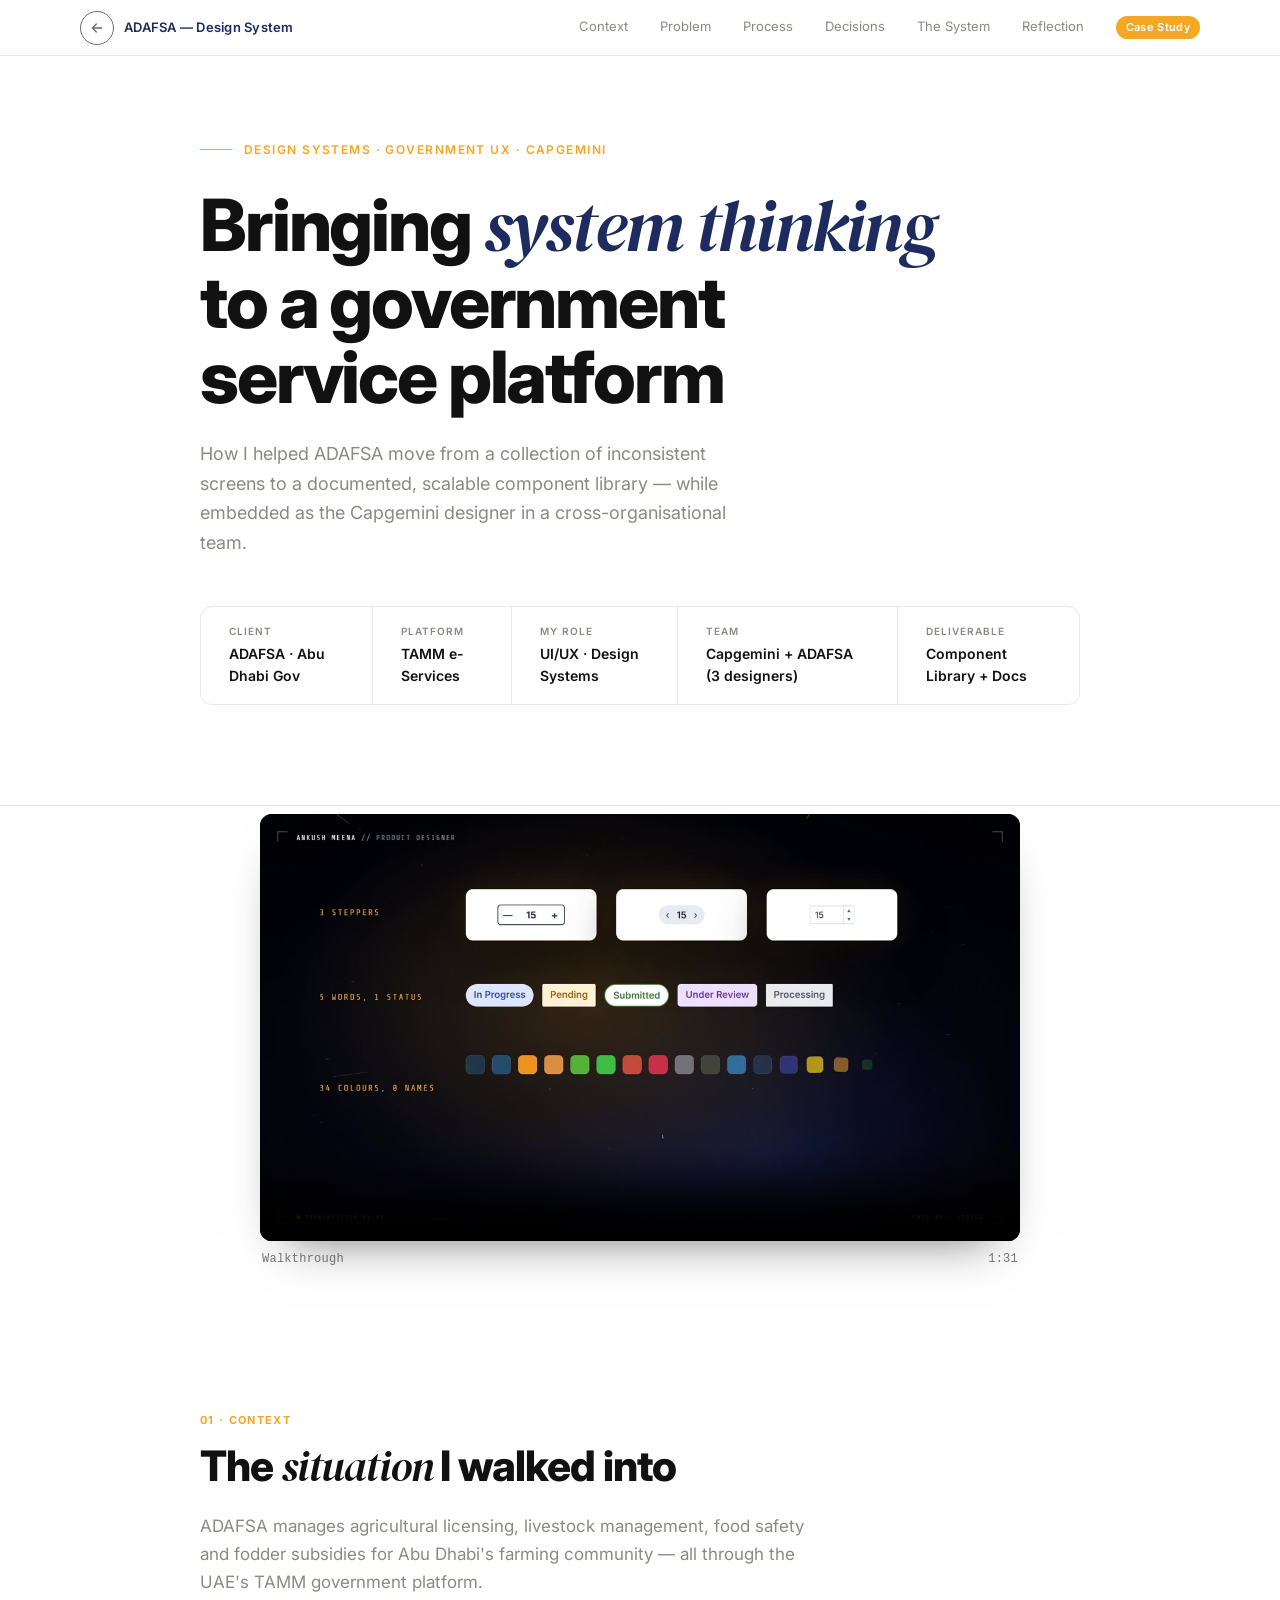
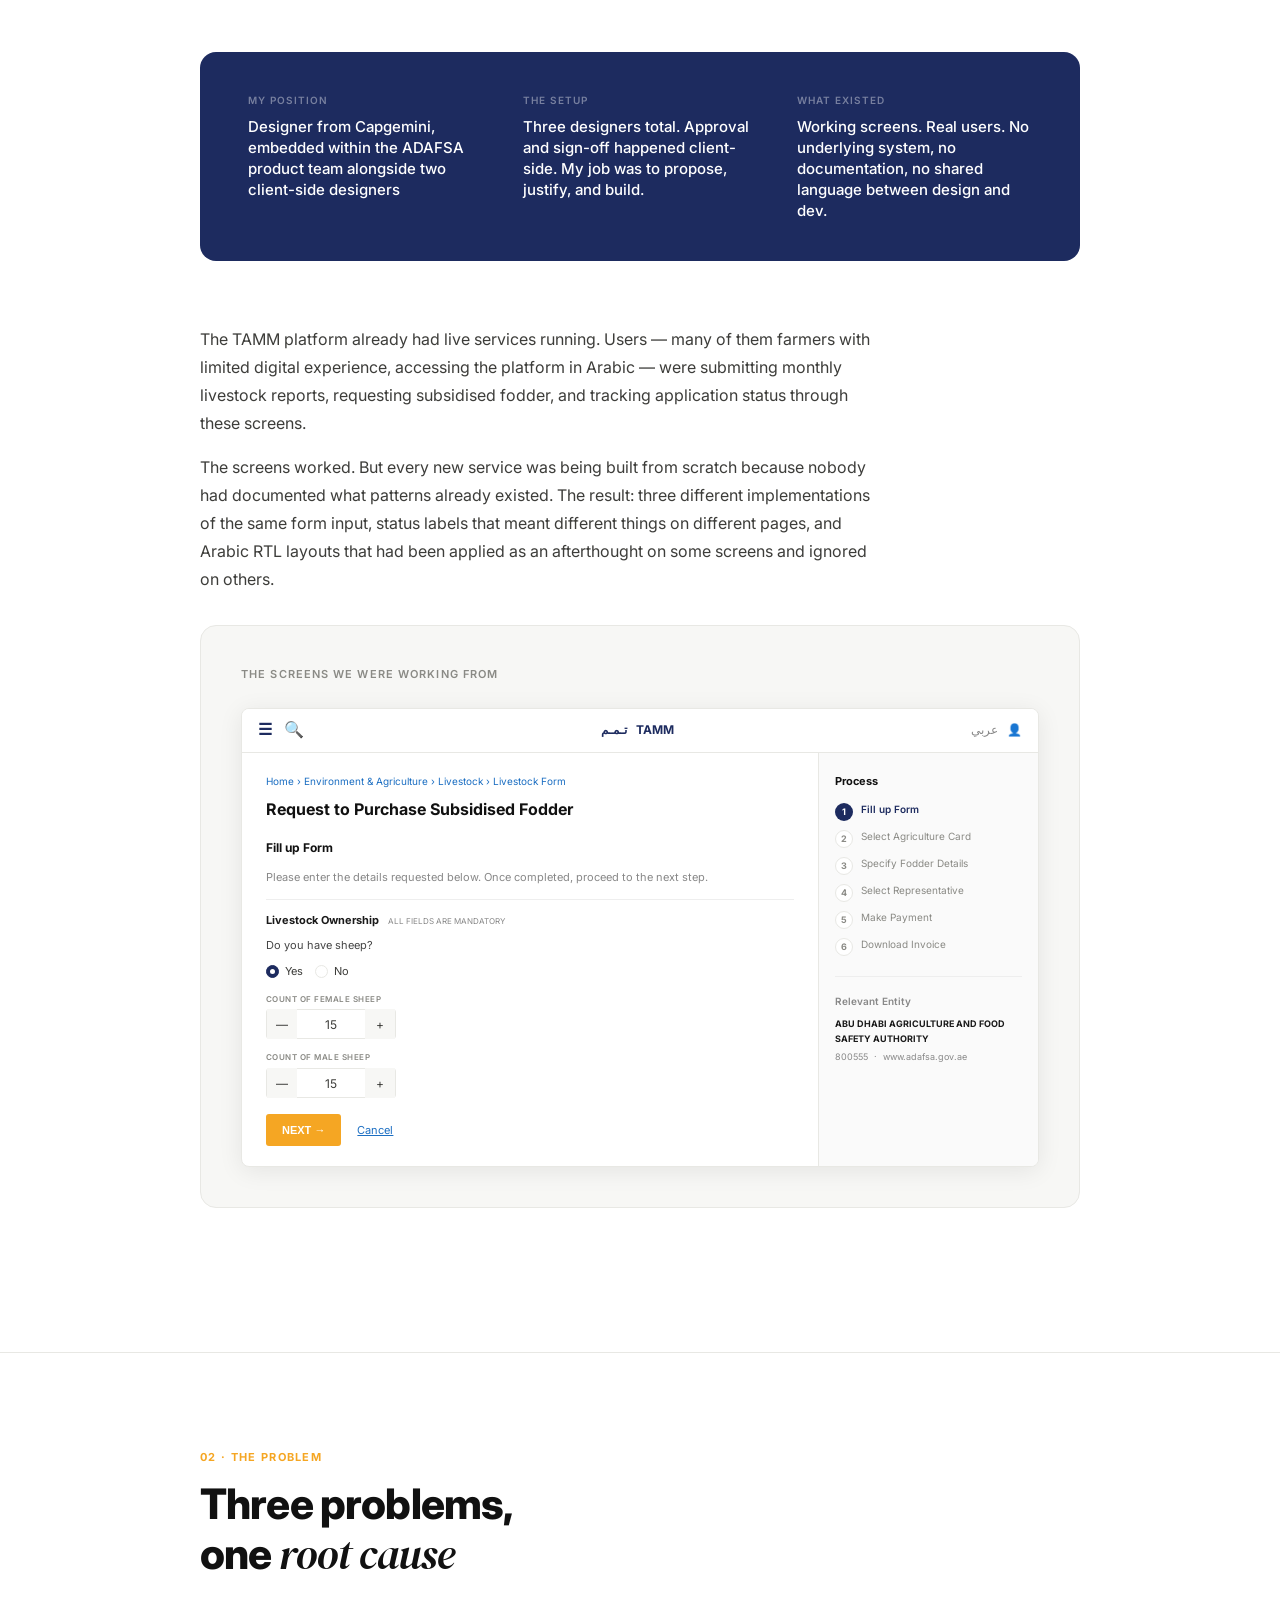
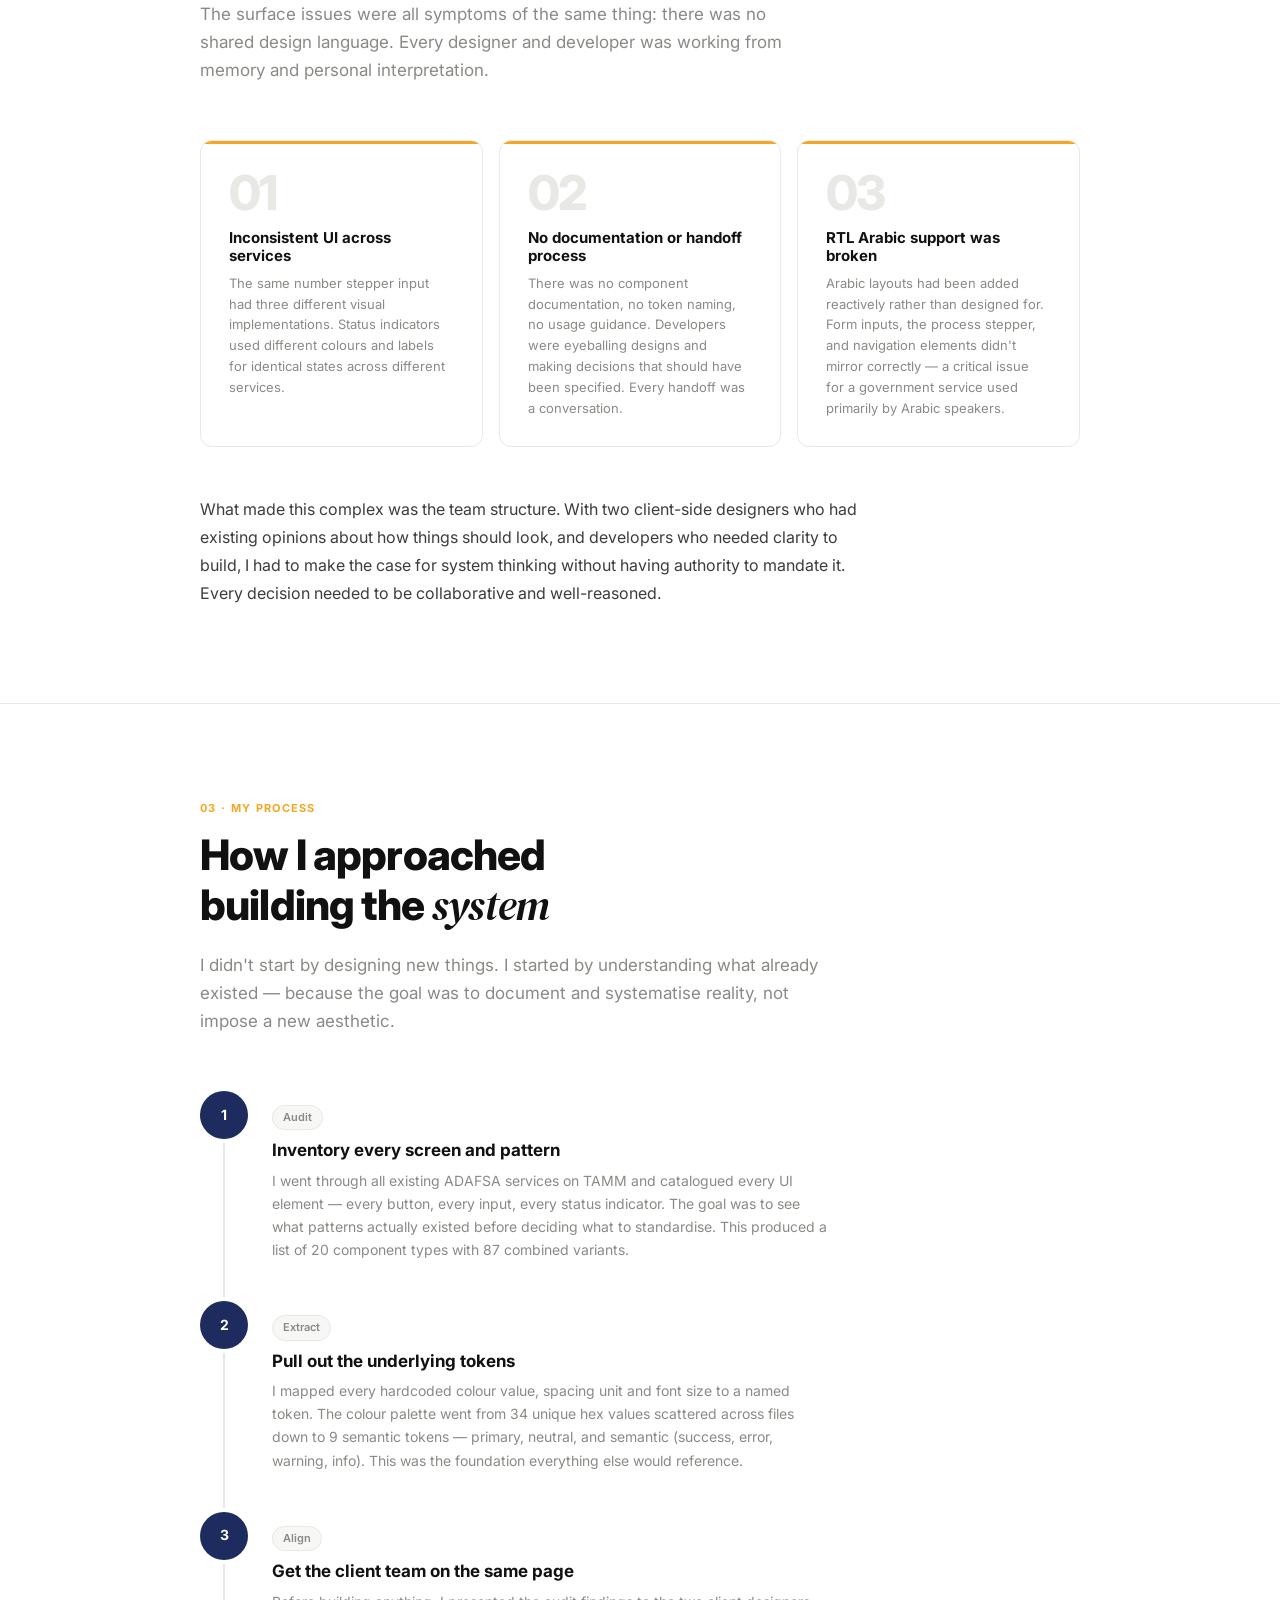
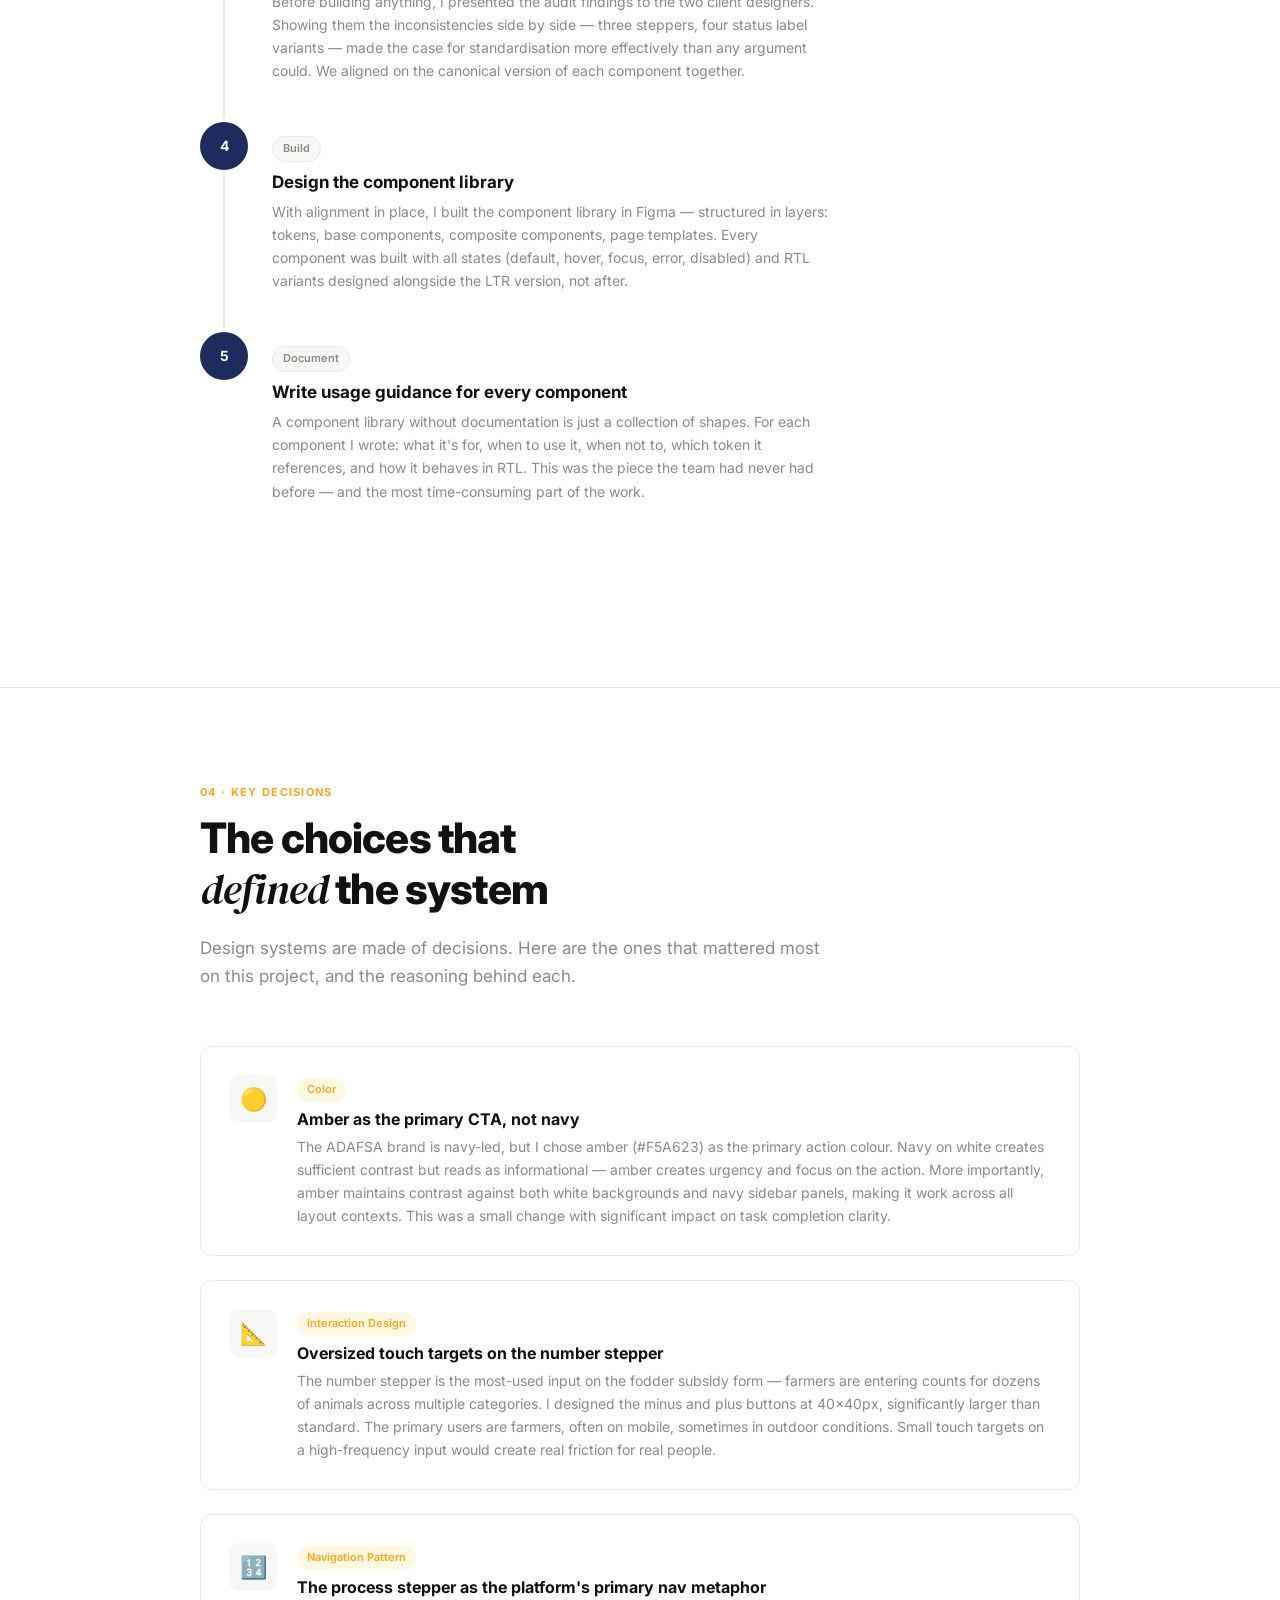
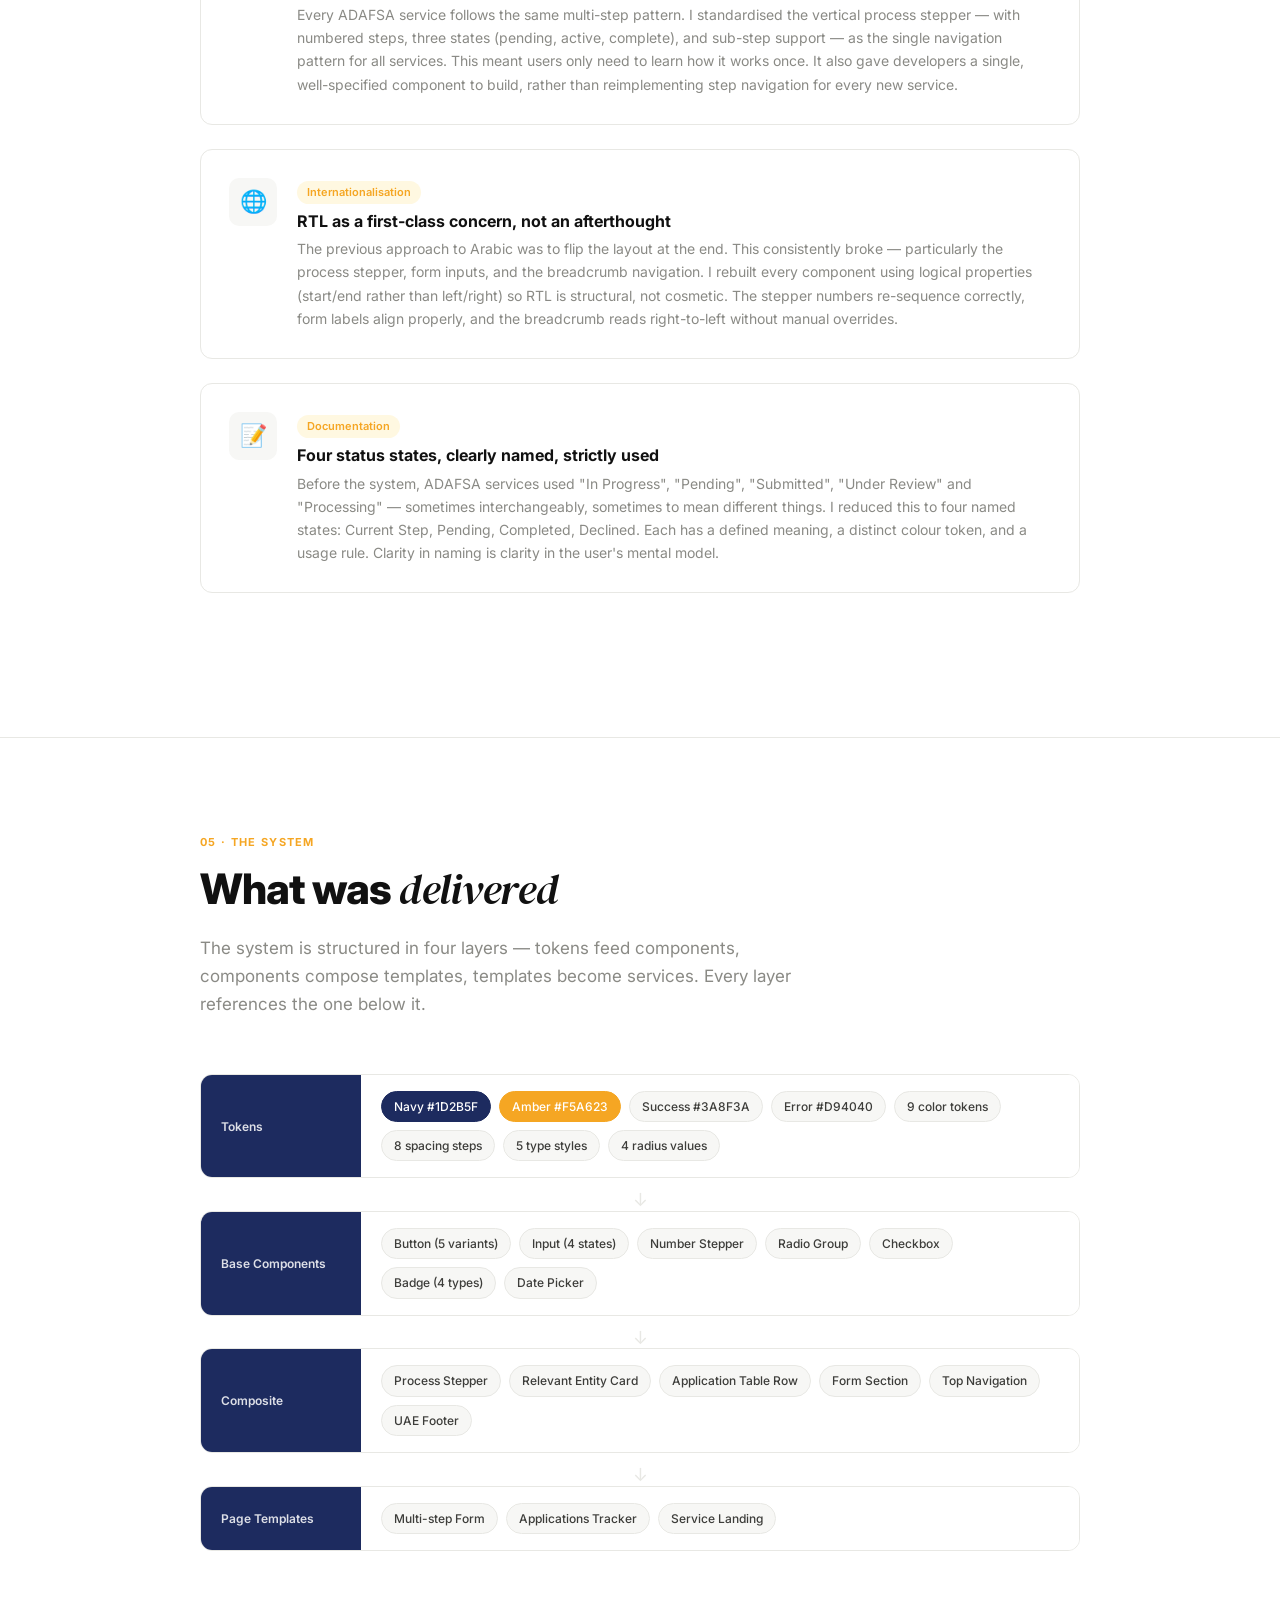
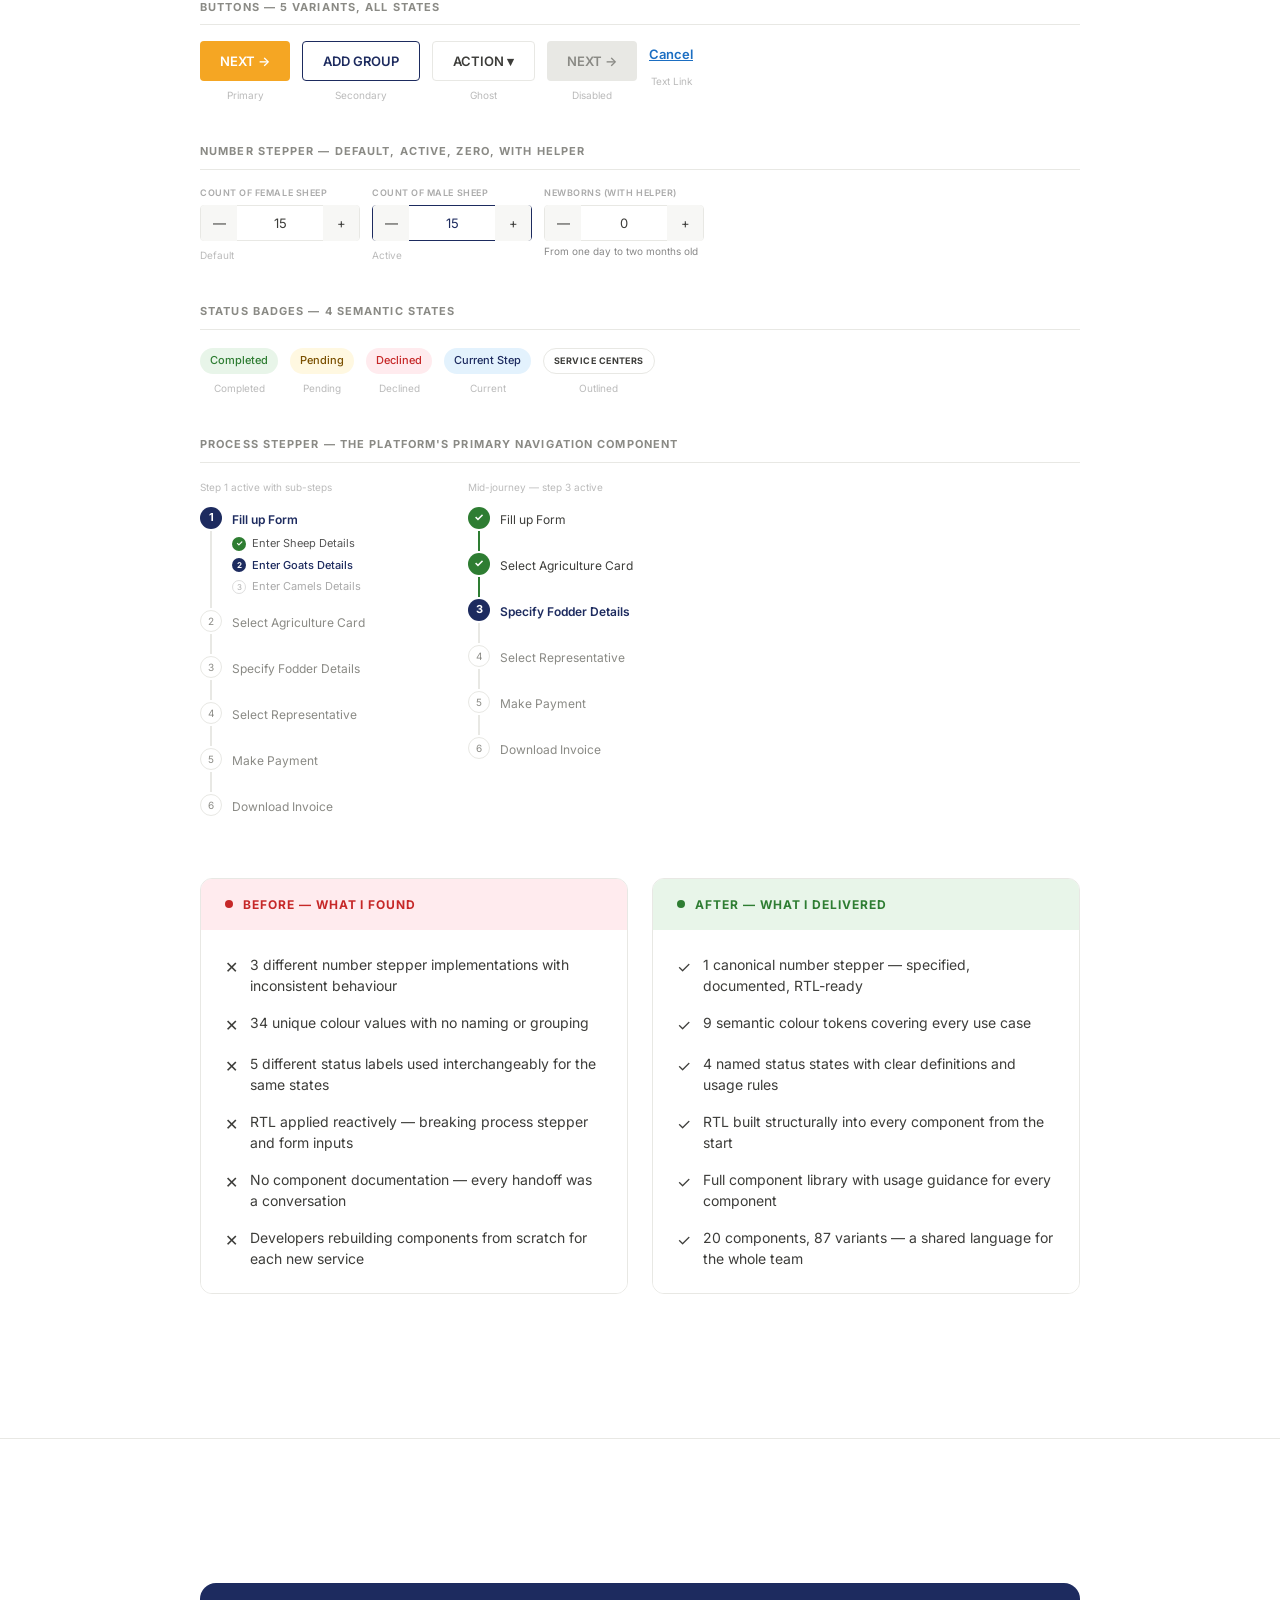
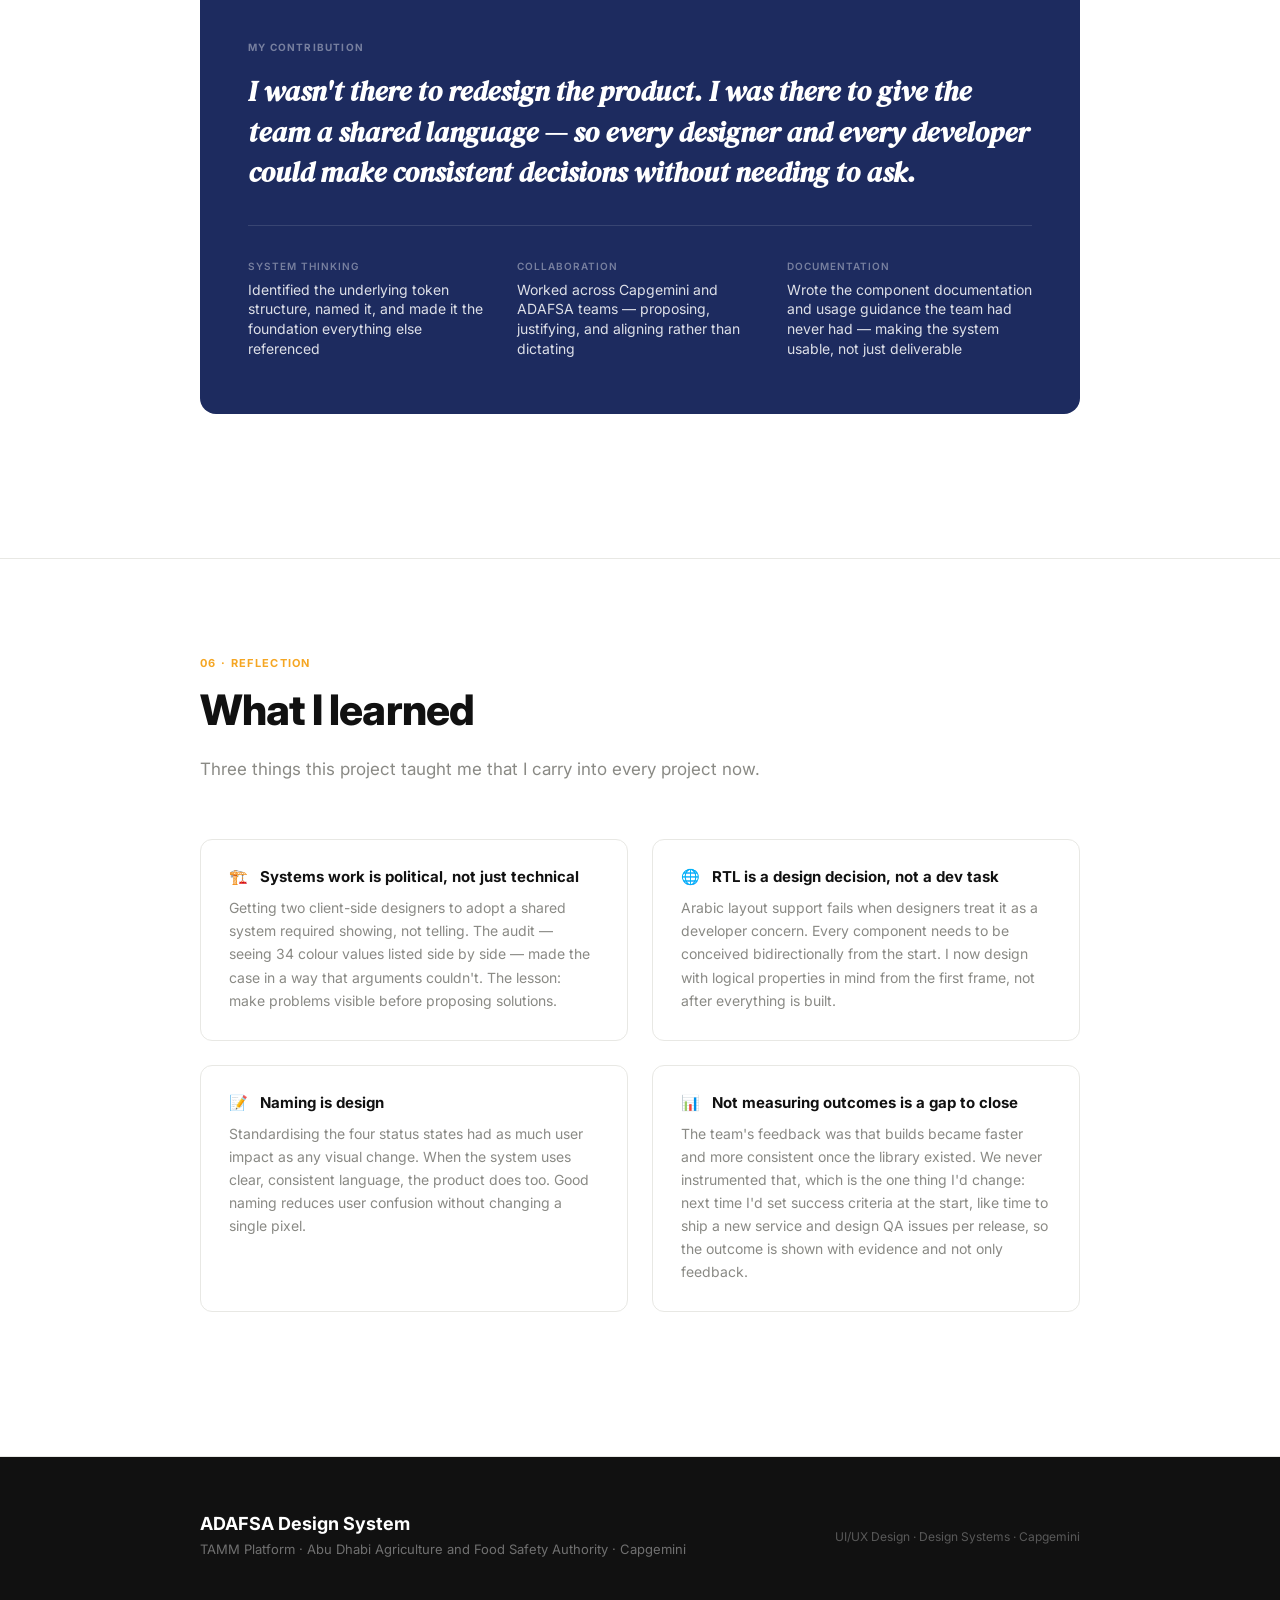
==== cases/adafsa.html @ ce21bb68 "Launch tracklist portfolio Homepage, four case studies with walkthrough videos, web résumé and PDF. " ====
<!DOCTYPE html>
<html lang="en">
<head>
<meta charset="UTF-8">
<meta name="viewport" content="width=device-width, initial-scale=1.0">
<title>ADAFSA Design System — Case Study</title>
<link rel="preconnect" href="https://fonts.googleapis.com">
<link href="https://fonts.googleapis.com/css2?family=Inter:wght@300;400;500;600;700;800&family=DM+Serif+Display:ital@0;1&display=swap" rel="stylesheet">
<style>
*, *::before, *::after { box-sizing: border-box; margin: 0; padding: 0; }

:root {
  --navy: #1D2B5F;
  --navy-mid: #2D3A7A;
  --amber: #F5A623;
  --white: #FFFFFF;
  --surface: #F7F7F5;
  --border: #E8E8E4;
  --heading: #111111;
  --body: #3D3D3A;
  --muted: #8A8A85;
  --link: #1B6EC2;
  --success: #2E7D32;
  --success-lt: #E8F5E9;
  --error: #C62828;
  --error-lt: #FFEBEE;
  --warning-lt: #FFF8E1;
  --info-lt: #E3F2FD;
}

html { scroll-behavior: smooth; }
body { font-family: 'Inter', sans-serif; background: var(--white); color: var(--body); line-height: 1.6; }

/* ── TYPOGRAPHY ── */
.serif { font-family: 'DM Serif Display', serif; }
h1, h2, h3, h4 { color: var(--heading); line-height: 1.2; }

/* ── LAYOUT ── */
.container { max-width: 960px; margin: 0 auto; padding: 0 40px; }
.container-wide { max-width: 1200px; margin: 0 auto; padding: 0 40px; }

/* ── NAV ── */
.nav {
  position: fixed; top: 0; left: 0; right: 0; z-index: 100;
  background: rgba(255,255,255,0.97);
  border-bottom: 1px solid var(--border);
  height: 56px; display: flex; align-items: center;
}
.nav-inner { display: flex; justify-content: space-between; align-items: center; width: 100%; }
.nav-brand { font-size: 13px; font-weight: 600; color: var(--navy); letter-spacing: 0.02em; }
.nav-links { display: flex; gap: 32px; }
.nav-links a { font-size: 13px; color: var(--muted); text-decoration: none; transition: color 0.15s; }
.nav-links a:hover { color: var(--heading); }
.nav-tag { font-size: 11px; font-weight: 600; background: var(--amber); color: white; padding: 3px 10px; border-radius: 20px; letter-spacing: 0.03em; }

/* ── HERO ── */
.hero {
  padding: 140px 0 100px;
  background: var(--white);
  border-bottom: 1px solid var(--border);
}
.hero-eyebrow {
  display: flex; align-items: center; gap: 12px; margin-bottom: 28px;
}
.hero-eyebrow-line { width: 32px; height: 1px; background: var(--amber); }
.hero-eyebrow-text { font-size: 12px; font-weight: 600; color: var(--amber); text-transform: uppercase; letter-spacing: 0.12em; }
.hero h1 {
  font-size: clamp(40px, 6vw, 72px);
  font-weight: 800;
  line-height: 1.05;
  letter-spacing: -0.03em;
  margin-bottom: 24px;
  color: var(--heading);
}
.hero h1 em { font-style: italic; font-family: 'DM Serif Display', serif; font-weight: 400; color: var(--navy); }
.hero-sub {
  font-size: 18px; color: var(--muted); max-width: 560px; line-height: 1.65;
  margin-bottom: 48px; font-weight: 400;
}
.hero-meta {
  display: flex; gap: 0; border: 1px solid var(--border); border-radius: 12px;
  overflow: hidden; width: fit-content;
}
.hero-meta-item { padding: 16px 28px; border-right: 1px solid var(--border); }
.hero-meta-item:last-child { border-right: none; }
.hero-meta-label { font-size: 10px; font-weight: 600; color: var(--muted); text-transform: uppercase; letter-spacing: 0.1em; margin-bottom: 4px; }
.hero-meta-value { font-size: 14px; font-weight: 600; color: var(--heading); }

/* ── SECTIONS ── */
.section { padding: 96px 0; border-bottom: 1px solid var(--border); }
.section:last-child { border-bottom: none; }
.section-num { font-size: 11px; font-weight: 700; color: var(--amber); text-transform: uppercase; letter-spacing: 0.12em; margin-bottom: 12px; }
.section h2 { font-size: clamp(28px, 4vw, 42px); font-weight: 800; letter-spacing: -0.02em; margin-bottom: 20px; }
.section h2 em { font-style: italic; font-family: 'DM Serif Display', serif; font-weight: 400; }
.section-intro { font-size: 17px; color: var(--muted); max-width: 620px; line-height: 1.65; margin-bottom: 56px; }

/* ── ROLE CARD ── */
.role-banner {
  background: var(--navy);
  border-radius: 16px;
  padding: 40px 48px;
  display: grid;
  grid-template-columns: 1fr 1fr 1fr;
  gap: 40px;
  margin-bottom: 64px;
}
.role-item {}
.role-label { font-size: 10px; font-weight: 600; color: rgba(255,255,255,0.4); text-transform: uppercase; letter-spacing: 0.1em; margin-bottom: 8px; }
.role-value { font-size: 15px; font-weight: 500; color: white; line-height: 1.4; }

/* ── PROBLEM CARDS ── */
.problem-grid { display: grid; grid-template-columns: repeat(3, 1fr); gap: 16px; margin-bottom: 48px; }
.problem-card {
  padding: 28px;
  border: 1px solid var(--border);
  border-radius: 12px;
  background: var(--white);
  position: relative;
  overflow: hidden;
}
.problem-card::before {
  content: '';
  position: absolute; top: 0; left: 0; right: 0; height: 3px;
  background: var(--amber);
}
.problem-card-num { font-size: 48px; font-weight: 800; color: var(--border); line-height: 1; margin-bottom: 12px; letter-spacing: -0.04em; }
.problem-card h4 { font-size: 15px; font-weight: 700; color: var(--heading); margin-bottom: 8px; }
.problem-card p { font-size: 13px; color: var(--muted); line-height: 1.6; }

/* ── PROCESS TIMELINE ── */
.process-timeline { display: flex; flex-direction: column; gap: 0; margin: 48px 0; }
.process-step { display: grid; grid-template-columns: 48px 1fr; gap: 24px; }
.process-step-left { display: flex; flex-direction: column; align-items: center; }
.process-step-dot {
  width: 48px; height: 48px; border-radius: 50%;
  background: var(--navy); color: white;
  display: flex; align-items: center; justify-content: center;
  font-size: 14px; font-weight: 700; flex-shrink: 0;
}
.process-step-line { width: 2px; flex: 1; background: var(--border); margin: 4px 0; min-height: 32px; }
.process-step:last-child .process-step-line { display: none; }
.process-step-content { padding: 12px 0 40px; }
.process-step-content h4 { font-size: 17px; font-weight: 700; color: var(--heading); margin-bottom: 8px; }
.process-step-content p { font-size: 14px; color: var(--muted); line-height: 1.65; max-width: 560px; }
.process-step-tag { display: inline-block; font-size: 11px; font-weight: 600; background: var(--surface); border: 1px solid var(--border); color: var(--muted); padding: 3px 10px; border-radius: 20px; margin-bottom: 10px; }

/* ── SCREEN SHOWCASE ── */
.screen-showcase {
  background: var(--surface);
  border-radius: 16px;
  padding: 40px;
  margin: 48px 0;
  border: 1px solid var(--border);
}
.screen-showcase-label { font-size: 11px; font-weight: 600; color: var(--muted); text-transform: uppercase; letter-spacing: 0.1em; margin-bottom: 24px; }

/* MINI TAMM SCREEN */
.mini-screen {
  background: white;
  border-radius: 8px;
  border: 1px solid var(--border);
  overflow: hidden;
  box-shadow: 0 4px 24px rgba(0,0,0,0.08);
}
.mini-nav {
  height: 44px; background: white; border-bottom: 1px solid var(--border);
  display: flex; align-items: center; justify-content: space-between; padding: 0 16px;
  font-size: 12px; font-weight: 700; color: var(--navy);
}
.mini-body { display: grid; grid-template-columns: 1fr 220px; gap: 0; }
.mini-main { padding: 20px 24px; }
.mini-sidebar { padding: 20px 16px; border-left: 1px solid var(--border); background: #FAFAFA; }
.mini-breadcrumb { font-size: 10px; color: var(--link); margin-bottom: 8px; }
.mini-title { font-size: 16px; font-weight: 700; color: var(--heading); margin-bottom: 16px; }
.mini-section-title { font-size: 12px; font-weight: 700; color: var(--heading); margin-bottom: 12px; }
.mini-label { font-size: 8px; font-weight: 600; color: var(--muted); text-transform: uppercase; letter-spacing: 0.06em; margin-bottom: 4px; }
.mini-stepper {
  display: flex; align-items: center; height: 30px; border: 1px solid var(--border);
  border-radius: 3px; background: white; width: 130px; margin-bottom: 12px;
}
.mini-stepper-btn { width: 30px; height: 30px; background: var(--surface); display: flex; align-items: center; justify-content: center; font-size: 12px; color: var(--body); flex-shrink: 0; }
.mini-stepper-val { flex: 1; text-align: center; font-size: 12px; }
.mini-radio-row { display: flex; gap: 12px; margin-bottom: 12px; }
.mini-radio { display: flex; align-items: center; gap: 6px; font-size: 11px; color: var(--body); }
.mini-radio-dot { width: 13px; height: 13px; border-radius: 50%; border: 1.5px solid var(--border); display: flex; align-items: center; justify-content: center; }
.mini-radio-dot.sel { background: var(--navy); border-color: var(--navy); }
.mini-radio-inner { width: 5px; height: 5px; background: white; border-radius: 50%; }
.mini-btn { display: inline-flex; align-items: center; height: 32px; padding: 0 16px; border-radius: 3px; background: var(--amber); color: white; font-size: 11px; font-weight: 600; border: none; }
.mini-cancel { font-size: 11px; color: var(--link); text-decoration: underline; margin-left: 12px; }

/* Process stepper mini */
.mini-ps-title { font-size: 11px; font-weight: 700; color: var(--heading); margin-bottom: 12px; }
.mini-ps-step { display: flex; gap: 8px; margin-bottom: 8px; align-items: flex-start; }
.mini-ps-circle { width: 18px; height: 18px; border-radius: 50%; display: flex; align-items: center; justify-content: center; font-size: 9px; font-weight: 700; flex-shrink: 0; margin-top: 1px; }
.mini-ps-circle.active { background: var(--navy); color: white; }
.mini-ps-circle.done { background: var(--success); color: white; }
.mini-ps-circle.pend { background: white; border: 1.5px solid var(--border); color: var(--muted); }
.mini-ps-label { font-size: 10px; line-height: 1.4; }
.mini-ps-label.active { color: var(--navy); font-weight: 600; }
.mini-ps-label.pend { color: var(--muted); }

/* ── DECISION CARDS ── */
.decision-list { display: flex; flex-direction: column; gap: 24px; margin: 48px 0; }
.decision-card {
  display: grid; grid-template-columns: 48px 1fr;
  gap: 20px; padding: 28px; border: 1px solid var(--border);
  border-radius: 12px; background: var(--white);
  transition: border-color 0.2s;
}
.decision-card:hover { border-color: var(--navy); }
.decision-icon {
  width: 48px; height: 48px; background: var(--surface);
  border-radius: 10px; display: flex; align-items: center; justify-content: center;
  font-size: 22px; flex-shrink: 0;
}
.decision-content h4 { font-size: 16px; font-weight: 700; color: var(--heading); margin-bottom: 6px; }
.decision-content p { font-size: 14px; color: var(--muted); line-height: 1.65; }
.decision-tag { display: inline-block; font-size: 11px; font-weight: 600; color: var(--amber); background: var(--warning-lt); padding: 3px 10px; border-radius: 20px; margin-bottom: 8px; }

/* ── BEFORE / AFTER ── */
.ba-grid { display: grid; grid-template-columns: 1fr 1fr; gap: 24px; margin: 48px 0; }
.ba-card { border-radius: 12px; overflow: hidden; border: 1px solid var(--border); }
.ba-header { padding: 16px 24px; display: flex; align-items: center; gap: 10px; }
.ba-header.before { background: var(--error-lt); }
.ba-header.after  { background: var(--success-lt); }
.ba-header-dot { width: 8px; height: 8px; border-radius: 50%; }
.ba-header.before .ba-header-dot { background: var(--error); }
.ba-header.after  .ba-header-dot { background: var(--success); }
.ba-header-title { font-size: 12px; font-weight: 700; text-transform: uppercase; letter-spacing: 0.08em; }
.ba-header.before .ba-header-title { color: var(--error); }
.ba-header.after  .ba-header-title { color: var(--success); }
.ba-body { padding: 24px; background: white; }
.ba-item { display: flex; gap: 12px; align-items: flex-start; margin-bottom: 16px; font-size: 14px; color: var(--body); line-height: 1.5; }
.ba-item:last-child { margin-bottom: 0; }
.ba-item-icon { font-size: 16px; flex-shrink: 0; margin-top: 1px; }

/* ── SYSTEM VISUAL ── */
.system-visual { margin: 48px 0; }
.system-layer {
  display: flex; align-items: stretch; gap: 0;
  border: 1px solid var(--border); border-radius: 12px;
  overflow: hidden; margin-bottom: 12px;
}
.system-layer-label {
  width: 160px; flex-shrink: 0; background: var(--navy);
  padding: 20px 20px; display: flex; align-items: center;
}
.system-layer-label span { font-size: 12px; font-weight: 600; color: rgba(255,255,255,0.85); writing-mode: horizontal-tb; }
.system-layer-items { flex: 1; padding: 16px 20px; background: white; display: flex; flex-wrap: wrap; gap: 8px; align-items: center; }
.system-chip { font-size: 12px; font-weight: 500; padding: 5px 12px; border-radius: 20px; border: 1px solid var(--border); color: var(--body); background: var(--surface); }
.system-chip.highlight { background: var(--navy); color: white; border-color: var(--navy); }
.system-chip.amber { background: var(--amber); color: white; border-color: var(--amber); }
.system-arrow { text-align: center; font-size: 18px; color: var(--border); margin: -4px 0; }

/* ── CONTRIBUTION HIGHLIGHT ── */
.contribution { background: var(--navy); border-radius: 16px; padding: 56px 48px; margin: 48px 0; color: white; }
.contribution-label { font-size: 10px; font-weight: 700; color: rgba(255,255,255,0.4); text-transform: uppercase; letter-spacing: 0.12em; margin-bottom: 16px; }
.contribution-quote { font-size: clamp(20px, 3vw, 28px); font-weight: 600; line-height: 1.45; color: white; margin-bottom: 32px; font-family: 'DM Serif Display', serif; font-style: italic; }
.contribution-items { display: grid; grid-template-columns: repeat(3, 1fr); gap: 24px; padding-top: 32px; border-top: 1px solid rgba(255,255,255,0.12); }
.contribution-item {}
.contribution-item-label { font-size: 10px; font-weight: 600; color: rgba(255,255,255,0.4); text-transform: uppercase; letter-spacing: 0.1em; margin-bottom: 6px; }
.contribution-item-value { font-size: 14px; color: rgba(255,255,255,0.85); line-height: 1.4; }

/* ── COMPONENT SHOWCASE ── */
.comp-showcase { margin: 48px 0; }
.comp-row { margin-bottom: 40px; }
.comp-row-label { font-size: 11px; font-weight: 700; color: var(--muted); text-transform: uppercase; letter-spacing: 0.1em; margin-bottom: 16px; padding-bottom: 8px; border-bottom: 1px solid var(--border); }
.comp-items { display: flex; gap: 12px; flex-wrap: wrap; align-items: flex-start; }

/* BUTTONS */
.btn { display: inline-flex; align-items: center; height: 40px; padding: 0 20px; border-radius: 4px; font-size: 13px; font-weight: 600; font-family: 'Inter', sans-serif; border: none; cursor: default; }
.btn-primary  { background: var(--amber); color: white; }
.btn-secondary{ background: white; color: var(--navy); border: 1.5px solid var(--navy); }
.btn-ghost    { background: white; color: var(--body); border: 1px solid var(--border); }
.btn-disabled { background: var(--border); color: var(--muted); }
.btn-link     { background: transparent; color: var(--link); text-decoration: underline; padding: 0; height: auto; }

/* INPUTS */
.input-grp { display: flex; flex-direction: column; gap: 4px; }
.input-lbl { font-size: 9px; font-weight: 600; color: var(--muted); text-transform: uppercase; letter-spacing: 0.06em; }
.input-field { height: 36px; padding: 0 10px; border-radius: 4px; font-size: 12px; font-family: 'Inter',sans-serif; color: var(--muted); width: 200px; background: white; }
.input-default { border: 1px solid var(--border); }
.input-focus  { border: 1.5px solid var(--navy); color: var(--body); }
.input-error  { border: 1.5px solid var(--error); }

/* STEPPER */
.stepper { display: flex; align-items: center; height: 36px; border-radius: 4px; border: 1px solid var(--border); background: white; width: 160px; }
.stepper.active { border-color: var(--navy); border-width: 1.5px; }
.s-btn { width: 36px; height: 36px; background: var(--surface); display: flex; align-items: center; justify-content: center; font-size: 13px; flex-shrink: 0; color: var(--body); }
.s-btn:first-child { border-radius: 3px 0 0 3px; }
.s-btn:last-child  { border-radius: 0 3px 3px 0; }
.s-val { flex: 1; text-align: center; font-size: 13px; color: var(--body); }
.stepper.active .s-val { color: var(--navy); }

/* BADGES */
.badge { display: inline-flex; align-items: center; height: 26px; padding: 0 10px; border-radius: 13px; font-size: 11px; font-weight: 500; }
.b-complete { background: var(--success-lt); color: var(--success); }
.b-pending  { background: var(--warning-lt); color: #7A5000; }
.b-declined { background: var(--error-lt);   color: var(--error); }
.b-current  { background: var(--info-lt);    color: var(--navy); }
.b-outlined { background: white; color: var(--body); border: 1px solid var(--border); font-size: 9px; font-weight: 700; letter-spacing: 0.05em; text-transform: uppercase; }

/* PROCESS STEPPER MINI COMPONENT */
.ps { display: flex; flex-direction: column; gap: 0; width: 220px; }
.ps-step { display: flex; gap: 10px; }
.ps-left { display: flex; flex-direction: column; align-items: center; }
.ps-circ { width: 22px; height: 22px; border-radius: 50%; display: flex; align-items: center; justify-content: center; font-size: 11px; font-weight: 700; flex-shrink: 0; }
.ps-circ.a { background: var(--navy); color: white; }
.ps-circ.d { background: var(--success); color: white; }
.ps-circ.p { background: white; border: 1.5px solid var(--border); color: var(--muted); font-weight: 400; font-size: 10px; }
.ps-line { width: 2px; flex: 1; min-height: 20px; background: var(--border); margin: 2px 0; }
.ps-line.done { background: var(--success); }
.ps-content { padding-bottom: 14px; }
.ps-lbl { font-size: 12px; padding-top: 3px; }
.ps-lbl.a { color: var(--navy); font-weight: 600; }
.ps-lbl.d { color: var(--body); }
.ps-lbl.p { color: var(--muted); }

/* ── REFLECTION ── */
.reflection-grid { display: grid; grid-template-columns: 1fr 1fr; gap: 24px; margin: 48px 0; }
.reflection-card { padding: 28px; border-radius: 12px; border: 1px solid var(--border); }
.reflection-card h4 { font-size: 15px; font-weight: 700; color: var(--heading); margin-bottom: 10px; display: flex; align-items: center; gap: 8px; }
.reflection-card p { font-size: 14px; color: var(--muted); line-height: 1.65; }

/* ── FOOTER ── */
.footer { background: var(--heading); padding: 56px 0; }
.footer-inner { display: flex; justify-content: space-between; align-items: center; }
.footer-left h3 { font-size: 18px; font-weight: 700; color: white; margin-bottom: 4px; }
.footer-left p  { font-size: 13px; color: rgba(255,255,255,0.4); }
.footer-right { font-size: 12px; color: rgba(255,255,255,0.3); }

/* ── UTILITIES ── */
.text-amber { color: var(--amber); }
.text-navy  { color: var(--navy); }
.text-muted { color: var(--muted); }
.mt-8  { margin-top: 8px; }
.mt-16 { margin-top: 16px; }
.mt-24 { margin-top: 24px; }
.mt-32 { margin-top: 32px; }
.mb-8  { margin-bottom: 8px; }
.mb-16 { margin-bottom: 16px; }
.prose { font-size: 16px; color: var(--body); line-height: 1.75; max-width: 680px; }
.prose + .prose { margin-top: 16px; }
.divider { height: 1px; background: var(--border); margin: 48px 0; }
</style>
<style id="atmos-mobile-fixes">
/* ATMOS responsive add-on (mobile only; desktop unchanged). */
@media (max-width: 640px) {
  .container { padding: 0 20px; }
  .section { padding: 56px 0; }
  /* top nav: keep links on one swipeable row */
  .nav-inner { gap: 12px; }
  .nav-links { gap: 18px; flex: 1 1 0; min-width: 0; overflow-x: auto; -webkit-overflow-scrolling: touch; scrollbar-width: none; }
  .nav-links::-webkit-scrollbar { display: none; }
  .nav-links a { white-space: nowrap; }
  /* collapse multi-column content grids to one column */
  .role-banner, .problem-grid, .mini-body, .ba-grid,
  .contribution-items, .reflection-grid { grid-template-columns: 1fr !important; }
  .role-banner { padding: 28px 24px; gap: 22px; }
  .contribution { padding: 36px 24px; }
  .mini-sidebar { border-left: none; border-top: 1px solid var(--border); }
  /* hero meta row → stacked */
  .hero-meta { flex-direction: column; width: auto; }
  .hero-meta-item { border-right: none; border-bottom: 1px solid var(--border); }
  .hero-meta-item:last-child { border-bottom: none; }
  /* keep media fluid */
  img, svg, video, iframe { max-width: 100%; height: auto; }
}
</style>
<style id="cv-style">
.cv{margin:0 auto 48px;max-width:760px;box-sizing:border-box}
.cv video{display:block;width:100%;aspect-ratio:16/9;background:#000;border-radius:12px;box-shadow:0 24px 48px -28px rgba(0,0,0,.6)}
.cv-cap{display:flex;justify-content:space-between;gap:12px;margin:10px 2px 0;font:500 12px/1.4 'Martian Mono',ui-monospace,Menlo,monospace;letter-spacing:.02em;opacity:.7}
.cs-back{display:inline-flex;align-items:center;justify-content:center;flex:none;width:34px;height:34px;border-radius:50%;border:1px solid currentColor;color:inherit;text-decoration:none;opacity:.75;transition:opacity .2s,background-color .2s;margin-right:10px}
.cs-back:hover{opacity:1;background:rgba(127,127,127,.15)}
.cs-back svg{width:16px;height:16px}
.top-nav .cs-back{color:#EDEDEA}
@media (max-width:640px){.cv{margin-bottom:32px}}
</style>
</head>
<body>

<!-- NAV -->
<nav class="nav">
  <div class="container-wide nav-inner">
    <div style="display:flex;align-items:center"><a class="cs-back" href="../index.html" aria-label="Back to all work"><svg viewBox="0 0 24 24" aria-hidden="true"><path d="M19 12H5M11 6l-6 6 6 6" fill="none" stroke="currentColor" stroke-width="2" stroke-linecap="round" stroke-linejoin="round"/></svg></a><div class="nav-brand">ADAFSA — Design System</div></div>
    <div class="nav-links">
      <a href="#context">Context</a>
      <a href="#problem">Problem</a>
      <a href="#process">Process</a>
      <a href="#decisions">Decisions</a>
      <a href="#system">The System</a>
      <a href="#reflection">Reflection</a>
      <span class="nav-tag">Case Study</span>
    </div>
  </div>
</nav>

<!-- HERO -->
<div class="hero">
  <div class="container">
    <div class="hero-eyebrow">
      <div class="hero-eyebrow-line"></div>
      <div class="hero-eyebrow-text">Design Systems · Government UX · Capgemini</div>
    </div>
    <h1>Bringing <em>system thinking</em><br>to a government<br>service platform</h1>
    <p class="hero-sub">How I helped ADAFSA move from a collection of inconsistent screens to a documented, scalable component library — while embedded as the Capgemini designer in a cross-organisational team.</p>
    <div class="hero-meta">
      <div class="hero-meta-item">
        <div class="hero-meta-label">Client</div>
        <div class="hero-meta-value">ADAFSA · Abu Dhabi Gov</div>
      </div>
      <div class="hero-meta-item">
        <div class="hero-meta-label">Platform</div>
        <div class="hero-meta-value">TAMM e-Services</div>
      </div>
      <div class="hero-meta-item">
        <div class="hero-meta-label">My Role</div>
        <div class="hero-meta-value">UI/UX · Design Systems</div>
      </div>
      <div class="hero-meta-item">
        <div class="hero-meta-label">Team</div>
        <div class="hero-meta-value">Capgemini + ADAFSA (3 designers)</div>
      </div>
      <div class="hero-meta-item">
        <div class="hero-meta-label">Deliverable</div>
        <div class="hero-meta-value">Component Library + Docs</div>
      </div>
    </div>
  </div>
</div>

<div class="container" style="padding-top:8px"><section class="cv" aria-label="ADAFSA Design System walkthrough video"><video controls playsinline preload="metadata" poster="../thumbnails/adafsa-cover.jpg"><source src="../videos/adafsa.mp4" type="video/mp4"></video><p class="cv-cap"><span>Walkthrough</span><span>1:31</span></p></section></div>
<!-- CONTEXT -->
<div class="section" id="context">
  <div class="container">
    <div class="section-num">01 · Context</div>
    <h2>The <em>situation</em> I walked into</h2>
    <p class="section-intro">ADAFSA manages agricultural licensing, livestock management, food safety and fodder subsidies for Abu Dhabi's farming community — all through the UAE's TAMM government platform.</p>

    <div class="role-banner">
      <div class="role-item">
        <div class="role-label">My position</div>
        <div class="role-value">Designer from Capgemini, embedded within the ADAFSA product team alongside two client-side designers</div>
      </div>
      <div class="role-item">
        <div class="role-label">The setup</div>
        <div class="role-value">Three designers total. Approval and sign-off happened client-side. My job was to propose, justify, and build.</div>
      </div>
      <div class="role-item">
        <div class="role-label">What existed</div>
        <div class="role-value">Working screens. Real users. No underlying system, no documentation, no shared language between design and dev.</div>
      </div>
    </div>

    <p class="prose">The TAMM platform already had live services running. Users — many of them farmers with limited digital experience, accessing the platform in Arabic — were submitting monthly livestock reports, requesting subsidised fodder, and tracking application status through these screens.</p>
    <p class="prose mt-16">The screens worked. But every new service was being built from scratch because nobody had documented what patterns already existed. The result: three different implementations of the same form input, status labels that meant different things on different pages, and Arabic RTL layouts that had been applied as an afterthought on some screens and ignored on others.</p>

    <!-- MINI SCREEN SHOWCASE -->
    <div class="screen-showcase mt-32">
      <div class="screen-showcase-label">The screens we were working from</div>
      <div class="mini-screen">
        <div class="mini-nav">
          <span style="font-size:16px">☰ &nbsp; 🔍</span>
          <span>تـمـم &nbsp; TAMM</span>
          <span style="font-size:12px;font-weight:400;color:#888">عربي &nbsp; 👤</span>
        </div>
        <div class="mini-body">
          <div class="mini-main">
            <div class="mini-breadcrumb">Home › Environment & Agriculture › Livestock › Livestock Form</div>
            <div class="mini-title">Request to Purchase Subsidised Fodder</div>
            <div class="mini-section-title">Fill up Form</div>
            <div style="font-size:11px;color:#888;margin-bottom:12px">Please enter the details requested below. Once completed, proceed to the next step.</div>
            <div style="height:1px;background:#eee;margin-bottom:12px"></div>
            <div style="font-size:11px;font-weight:700;color:#1a1a1a;margin-bottom:8px">Livestock Ownership <span style="font-size:8px;color:#888;font-weight:400;margin-left:6px">ALL FIELDS ARE MANDATORY</span></div>
            <div style="font-size:11px;color:#444;margin-bottom:8px">Do you have sheep?</div>
            <div class="mini-radio-row">
              <div class="mini-radio"><div class="mini-radio-dot sel"><div class="mini-radio-inner"></div></div> Yes</div>
              <div class="mini-radio"><div class="mini-radio-dot"></div> No</div>
            </div>
            <div class="mini-label">COUNT OF FEMALE SHEEP</div>
            <div class="mini-stepper"><div class="mini-stepper-btn">—</div><div class="mini-stepper-val">15</div><div class="mini-stepper-btn">+</div></div>
            <div class="mini-label">COUNT OF MALE SHEEP</div>
            <div class="mini-stepper"><div class="mini-stepper-btn">—</div><div class="mini-stepper-val">15</div><div class="mini-stepper-btn">+</div></div>
            <div style="margin-top:16px">
              <button class="mini-btn">NEXT →</button>
              <span class="mini-cancel">Cancel</span>
            </div>
          </div>
          <div class="mini-sidebar">
            <div class="mini-ps-title">Process</div>
            <div class="mini-ps-step"><div class="mini-ps-circle active">1</div><div class="mini-ps-label active">Fill up Form</div></div>
            <div class="mini-ps-step"><div class="mini-ps-circle pend">2</div><div class="mini-ps-label pend">Select Agriculture Card</div></div>
            <div class="mini-ps-step"><div class="mini-ps-circle pend">3</div><div class="mini-ps-label pend">Specify Fodder Details</div></div>
            <div class="mini-ps-step"><div class="mini-ps-circle pend">4</div><div class="mini-ps-label pend">Select Representative</div></div>
            <div class="mini-ps-step"><div class="mini-ps-circle pend">5</div><div class="mini-ps-label pend">Make Payment</div></div>
            <div class="mini-ps-step"><div class="mini-ps-circle pend">6</div><div class="mini-ps-label pend">Download Invoice</div></div>
            <div style="margin-top:20px;padding-top:16px;border-top:1px solid #eee">
              <div style="font-size:10px;font-weight:600;color:#888;margin-bottom:8px">Relevant Entity</div>
              <div style="font-size:9px;font-weight:700;color:#1a1a1a;margin-bottom:4px">ABU DHABI AGRICULTURE AND FOOD SAFETY AUTHORITY</div>
              <div style="font-size:9px;color:#888">800555 &nbsp;·&nbsp; www.adafsa.gov.ae</div>
            </div>
          </div>
        </div>
      </div>
    </div>
  </div>
</div>

<!-- PROBLEM -->
<div class="section" id="problem">
  <div class="container">
    <div class="section-num">02 · The Problem</div>
    <h2>Three problems,<br>one <em>root cause</em></h2>
    <p class="section-intro">The surface issues were all symptoms of the same thing: there was no shared design language. Every designer and developer was working from memory and personal interpretation.</p>

    <div class="problem-grid">
      <div class="problem-card">
        <div class="problem-card-num">01</div>
        <h4>Inconsistent UI across services</h4>
        <p>The same number stepper input had three different visual implementations. Status indicators used different colours and labels for identical states across different services.</p>
      </div>
      <div class="problem-card">
        <div class="problem-card-num">02</div>
        <h4>No documentation or handoff process</h4>
        <p>There was no component documentation, no token naming, no usage guidance. Developers were eyeballing designs and making decisions that should have been specified. Every handoff was a conversation.</p>
      </div>
      <div class="problem-card">
        <div class="problem-card-num">03</div>
        <h4>RTL Arabic support was broken</h4>
        <p>Arabic layouts had been added reactively rather than designed for. Form inputs, the process stepper, and navigation elements didn't mirror correctly — a critical issue for a government service used primarily by Arabic speakers.</p>
      </div>
    </div>

    <p class="prose">What made this complex was the team structure. With two client-side designers who had existing opinions about how things should look, and developers who needed clarity to build, I had to make the case for system thinking without having authority to mandate it. Every decision needed to be collaborative and well-reasoned.</p>
  </div>
</div>

<!-- PROCESS -->
<div class="section" id="process">
  <div class="container">
    <div class="section-num">03 · My Process</div>
    <h2>How I approached<br>building the <em>system</em></h2>
    <p class="section-intro">I didn't start by designing new things. I started by understanding what already existed — because the goal was to document and systematise reality, not impose a new aesthetic.</p>

    <div class="process-timeline">
      <div class="process-step">
        <div class="process-step-left">
          <div class="process-step-dot">1</div>
          <div class="process-step-line"></div>
        </div>
        <div class="process-step-content">
          <div class="process-step-tag">Audit</div>
          <h4>Inventory every screen and pattern</h4>
          <p>I went through all existing ADAFSA services on TAMM and catalogued every UI element — every button, every input, every status indicator. The goal was to see what patterns actually existed before deciding what to standardise. This produced a list of 20 component types with 87 combined variants.</p>
        </div>
      </div>
      <div class="process-step">
        <div class="process-step-left">
          <div class="process-step-dot">2</div>
          <div class="process-step-line"></div>
        </div>
        <div class="process-step-content">
          <div class="process-step-tag">Extract</div>
          <h4>Pull out the underlying tokens</h4>
          <p>I mapped every hardcoded colour value, spacing unit and font size to a named token. The colour palette went from 34 unique hex values scattered across files down to 9 semantic tokens — primary, neutral, and semantic (success, error, warning, info). This was the foundation everything else would reference.</p>
        </div>
      </div>
      <div class="process-step">
        <div class="process-step-left">
          <div class="process-step-dot">3</div>
          <div class="process-step-line"></div>
        </div>
        <div class="process-step-content">
          <div class="process-step-tag">Align</div>
          <h4>Get the client team on the same page</h4>
          <p>Before building anything, I presented the audit findings to the two client designers. Showing them the inconsistencies side by side — three steppers, four status label variants — made the case for standardisation more effectively than any argument could. We aligned on the canonical version of each component together.</p>
        </div>
      </div>
      <div class="process-step">
        <div class="process-step-left">
          <div class="process-step-dot">4</div>
          <div class="process-step-line"></div>
        </div>
        <div class="process-step-content">
          <div class="process-step-tag">Build</div>
          <h4>Design the component library</h4>
          <p>With alignment in place, I built the component library in Figma — structured in layers: tokens, base components, composite components, page templates. Every component was built with all states (default, hover, focus, error, disabled) and RTL variants designed alongside the LTR version, not after.</p>
        </div>
      </div>
      <div class="process-step">
        <div class="process-step-left">
          <div class="process-step-dot">5</div>
          <div class="process-step-line"></div>
        </div>
        <div class="process-step-content">
          <div class="process-step-tag">Document</div>
          <h4>Write usage guidance for every component</h4>
          <p>A component library without documentation is just a collection of shapes. For each component I wrote: what it's for, when to use it, when not to, which token it references, and how it behaves in RTL. This was the piece the team had never had before — and the most time-consuming part of the work.</p>
        </div>
      </div>
    </div>
  </div>
</div>

<!-- KEY DECISIONS -->
<div class="section" id="decisions">
  <div class="container">
    <div class="section-num">04 · Key Decisions</div>
    <h2>The choices that<br><em>defined</em> the system</h2>
    <p class="section-intro">Design systems are made of decisions. Here are the ones that mattered most on this project, and the reasoning behind each.</p>

    <div class="decision-list">
      <div class="decision-card">
        <div class="decision-icon">🟡</div>
        <div class="decision-content">
          <div class="decision-tag">Color</div>
          <h4>Amber as the primary CTA, not navy</h4>
          <p>The ADAFSA brand is navy-led, but I chose amber (#F5A623) as the primary action colour. Navy on white creates sufficient contrast but reads as informational — amber creates urgency and focus on the action. More importantly, amber maintains contrast against both white backgrounds and navy sidebar panels, making it work across all layout contexts. This was a small change with significant impact on task completion clarity.</p>
        </div>
      </div>
      <div class="decision-card">
        <div class="decision-icon">📐</div>
        <div class="decision-content">
          <div class="decision-tag">Interaction Design</div>
          <h4>Oversized touch targets on the number stepper</h4>
          <p>The number stepper is the most-used input on the fodder subsidy form — farmers are entering counts for dozens of animals across multiple categories. I designed the minus and plus buttons at 40×40px, significantly larger than standard. The primary users are farmers, often on mobile, sometimes in outdoor conditions. Small touch targets on a high-frequency input would create real friction for real people.</p>
        </div>
      </div>
      <div class="decision-card">
        <div class="decision-icon">🔢</div>
        <div class="decision-content">
          <div class="decision-tag">Navigation Pattern</div>
          <h4>The process stepper as the platform's primary nav metaphor</h4>
          <p>Every ADAFSA service follows the same multi-step pattern. I standardised the vertical process stepper — with numbered steps, three states (pending, active, complete), and sub-step support — as the single navigation pattern for all services. This meant users only need to learn how it works once. It also gave developers a single, well-specified component to build, rather than reimplementing step navigation for every new service.</p>
        </div>
      </div>
      <div class="decision-card">
        <div class="decision-icon">🌐</div>
        <div class="decision-content">
          <div class="decision-tag">Internationalisation</div>
          <h4>RTL as a first-class concern, not an afterthought</h4>
          <p>The previous approach to Arabic was to flip the layout at the end. This consistently broke — particularly the process stepper, form inputs, and the breadcrumb navigation. I rebuilt every component using logical properties (start/end rather than left/right) so RTL is structural, not cosmetic. The stepper numbers re-sequence correctly, form labels align properly, and the breadcrumb reads right-to-left without manual overrides.</p>
        </div>
      </div>
      <div class="decision-card">
        <div class="decision-icon">📝</div>
        <div class="decision-content">
          <div class="decision-tag">Documentation</div>
          <h4>Four status states, clearly named, strictly used</h4>
          <p>Before the system, ADAFSA services used "In Progress", "Pending", "Submitted", "Under Review" and "Processing" — sometimes interchangeably, sometimes to mean different things. I reduced this to four named states: Current Step, Pending, Completed, Declined. Each has a defined meaning, a distinct colour token, and a usage rule. Clarity in naming is clarity in the user's mental model.</p>
        </div>
      </div>
    </div>
  </div>
</div>

<!-- THE SYSTEM -->
<div class="section" id="system">
  <div class="container">
    <div class="section-num">05 · The System</div>
    <h2>What was <em>delivered</em></h2>
    <p class="section-intro">The system is structured in four layers — tokens feed components, components compose templates, templates become services. Every layer references the one below it.</p>

    <div class="system-visual">
      <div class="system-layer">
        <div class="system-layer-label"><span>Tokens</span></div>
        <div class="system-layer-items">
          <span class="system-chip highlight">Navy #1D2B5F</span>
          <span class="system-chip amber">Amber #F5A623</span>
          <span class="system-chip">Success #3A8F3A</span>
          <span class="system-chip">Error #D94040</span>
          <span class="system-chip">9 color tokens</span>
          <span class="system-chip">8 spacing steps</span>
          <span class="system-chip">5 type styles</span>
          <span class="system-chip">4 radius values</span>
        </div>
      </div>
      <div class="system-arrow">↓</div>
      <div class="system-layer">
        <div class="system-layer-label"><span>Base Components</span></div>
        <div class="system-layer-items">
          <span class="system-chip">Button (5 variants)</span>
          <span class="system-chip">Input (4 states)</span>
          <span class="system-chip">Number Stepper</span>
          <span class="system-chip">Radio Group</span>
          <span class="system-chip">Checkbox</span>
          <span class="system-chip">Badge (4 types)</span>
          <span class="system-chip">Date Picker</span>
        </div>
      </div>
      <div class="system-arrow">↓</div>
      <div class="system-layer">
        <div class="system-layer-label"><span>Composite</span></div>
        <div class="system-layer-items">
          <span class="system-chip">Process Stepper</span>
          <span class="system-chip">Relevant Entity Card</span>
          <span class="system-chip">Application Table Row</span>
          <span class="system-chip">Form Section</span>
          <span class="system-chip">Top Navigation</span>
          <span class="system-chip">UAE Footer</span>
        </div>
      </div>
      <div class="system-arrow">↓</div>
      <div class="system-layer">
        <div class="system-layer-label"><span>Page Templates</span></div>
        <div class="system-layer-items">
          <span class="system-chip">Multi-step Form</span>
          <span class="system-chip">Applications Tracker</span>
          <span class="system-chip">Service Landing</span>
        </div>
      </div>
    </div>

    <!-- COMPONENT SHOWCASE -->
    <div class="comp-showcase">
      <div class="comp-row">
        <div class="comp-row-label">Buttons — 5 variants, all states</div>
        <div class="comp-items">
          <div><button class="btn btn-primary">NEXT →</button><div style="font-size:10px;color:#bbb;text-align:center;margin-top:6px">Primary</div></div>
          <div><button class="btn btn-secondary">ADD GROUP</button><div style="font-size:10px;color:#bbb;text-align:center;margin-top:6px">Secondary</div></div>
          <div><button class="btn btn-ghost">ACTION ▾</button><div style="font-size:10px;color:#bbb;text-align:center;margin-top:6px">Ghost</div></div>
          <div><button class="btn btn-disabled" disabled>NEXT →</button><div style="font-size:10px;color:#bbb;text-align:center;margin-top:6px">Disabled</div></div>
          <div><button class="btn btn-link">Cancel</button><div style="font-size:10px;color:#bbb;text-align:center;margin-top:6px">Text Link</div></div>
        </div>
      </div>

      <div class="comp-row">
        <div class="comp-row-label">Number Stepper — default, active, zero, with helper</div>
        <div class="comp-items" style="align-items:flex-start">
          <div>
            <div style="font-size:9px;font-weight:600;color:#aaa;text-transform:uppercase;letter-spacing:.06em;margin-bottom:5px">Count of Female Sheep</div>
            <div class="stepper"><div class="s-btn">—</div><div class="s-val">15</div><div class="s-btn">+</div></div>
            <div style="font-size:10px;color:#bbb;margin-top:6px">Default</div>
          </div>
          <div>
            <div style="font-size:9px;font-weight:600;color:#aaa;text-transform:uppercase;letter-spacing:.06em;margin-bottom:5px">Count of Male Sheep</div>
            <div class="stepper active"><div class="s-btn">—</div><div class="s-val">15</div><div class="s-btn">+</div></div>
            <div style="font-size:10px;color:#bbb;margin-top:6px">Active</div>
          </div>
          <div>
            <div style="font-size:9px;font-weight:600;color:#aaa;text-transform:uppercase;letter-spacing:.06em;margin-bottom:5px">Newborns (with helper)</div>
            <div class="stepper"><div class="s-btn">—</div><div class="s-val">0</div><div class="s-btn">+</div></div>
            <div style="font-size:10px;color:#888;max-width:160px;margin-top:4px;line-height:1.3">From one day to two months old</div>
          </div>
        </div>
      </div>

      <div class="comp-row">
        <div class="comp-row-label">Status Badges — 4 semantic states</div>
        <div class="comp-items">
          <div><span class="badge b-complete">Completed</span><div style="font-size:10px;color:#bbb;text-align:center;margin-top:6px">Completed</div></div>
          <div><span class="badge b-pending">Pending</span><div style="font-size:10px;color:#bbb;text-align:center;margin-top:6px">Pending</div></div>
          <div><span class="badge b-declined">Declined</span><div style="font-size:10px;color:#bbb;text-align:center;margin-top:6px">Declined</div></div>
          <div><span class="badge b-current">Current Step</span><div style="font-size:10px;color:#bbb;text-align:center;margin-top:6px">Current</div></div>
          <div><span class="badge b-outlined">SERVICE CENTERS</span><div style="font-size:10px;color:#bbb;text-align:center;margin-top:6px">Outlined</div></div>
        </div>
      </div>

      <div class="comp-row">
        <div class="comp-row-label">Process Stepper — the platform's primary navigation component</div>
        <div class="comp-items" style="gap:48px;align-items:flex-start">
          <div>
            <div style="font-size:10px;color:#bbb;margin-bottom:12px">Step 1 active with sub-steps</div>
            <div class="ps">
              <div class="ps-step">
                <div class="ps-left"><div class="ps-circ a">1</div><div class="ps-line"></div></div>
                <div class="ps-content">
                  <div class="ps-lbl a">Fill up Form</div>
                  <div style="margin-top:6px;display:flex;flex-direction:column;gap:4px">
                    <div style="display:flex;gap:6px;align-items:center"><div style="width:14px;height:14px;border-radius:50%;background:#2E7D32;display:flex;align-items:center;justify-content:center;font-size:8px;font-weight:700;color:white;flex-shrink:0">✓</div><div style="font-size:11px;color:#555">Enter Sheep Details</div></div>
                    <div style="display:flex;gap:6px;align-items:center"><div style="width:14px;height:14px;border-radius:50%;background:#1D2B5F;display:flex;align-items:center;justify-content:center;font-size:8px;font-weight:700;color:white;flex-shrink:0">2</div><div style="font-size:11px;color:#1D2B5F;font-weight:500">Enter Goats Details</div></div>
                    <div style="display:flex;gap:6px;align-items:center"><div style="width:14px;height:14px;border-radius:50%;background:white;border:1.5px solid #ddd;display:flex;align-items:center;justify-content:center;font-size:8px;color:#aaa;flex-shrink:0">3</div><div style="font-size:11px;color:#aaa">Enter Camels Details</div></div>
                  </div>
                </div>
              </div>
              <div class="ps-step"><div class="ps-left"><div class="ps-circ p">2</div><div class="ps-line"></div></div><div class="ps-content"><div class="ps-lbl p">Select Agriculture Card</div></div></div>
              <div class="ps-step"><div class="ps-left"><div class="ps-circ p">3</div><div class="ps-line"></div></div><div class="ps-content"><div class="ps-lbl p">Specify Fodder Details</div></div></div>
              <div class="ps-step"><div class="ps-left"><div class="ps-circ p">4</div><div class="ps-line"></div></div><div class="ps-content"><div class="ps-lbl p">Select Representative</div></div></div>
              <div class="ps-step"><div class="ps-left"><div class="ps-circ p">5</div><div class="ps-line"></div></div><div class="ps-content"><div class="ps-lbl p">Make Payment</div></div></div>
              <div class="ps-step"><div class="ps-left"><div class="ps-circ p">6</div></div><div class="ps-content"><div class="ps-lbl p">Download Invoice</div></div></div>
            </div>
          </div>
          <div>
            <div style="font-size:10px;color:#bbb;margin-bottom:12px">Mid-journey — step 3 active</div>
            <div class="ps">
              <div class="ps-step"><div class="ps-left"><div class="ps-circ d">✓</div><div class="ps-line done"></div></div><div class="ps-content"><div class="ps-lbl d">Fill up Form</div></div></div>
              <div class="ps-step"><div class="ps-left"><div class="ps-circ d">✓</div><div class="ps-line done"></div></div><div class="ps-content"><div class="ps-lbl d">Select Agriculture Card</div></div></div>
              <div class="ps-step"><div class="ps-left"><div class="ps-circ a">3</div><div class="ps-line"></div></div><div class="ps-content"><div class="ps-lbl a">Specify Fodder Details</div></div></div>
              <div class="ps-step"><div class="ps-left"><div class="ps-circ p">4</div><div class="ps-line"></div></div><div class="ps-content"><div class="ps-lbl p">Select Representative</div></div></div>
              <div class="ps-step"><div class="ps-left"><div class="ps-circ p">5</div><div class="ps-line"></div></div><div class="ps-content"><div class="ps-lbl p">Make Payment</div></div></div>
              <div class="ps-step"><div class="ps-left"><div class="ps-circ p">6</div></div><div class="ps-content"><div class="ps-lbl p">Download Invoice</div></div></div>
            </div>
          </div>
        </div>
      </div>
    </div>

    <!-- BEFORE AFTER -->
    <div class="ba-grid">
      <div class="ba-card">
        <div class="ba-header before">
          <div class="ba-header-dot"></div>
          <div class="ba-header-title">Before — What I found</div>
        </div>
        <div class="ba-body">
          <div class="ba-item"><div class="ba-item-icon">✕</div>3 different number stepper implementations with inconsistent behaviour</div>
          <div class="ba-item"><div class="ba-item-icon">✕</div>34 unique colour values with no naming or grouping</div>
          <div class="ba-item"><div class="ba-item-icon">✕</div>5 different status labels used interchangeably for the same states</div>
          <div class="ba-item"><div class="ba-item-icon">✕</div>RTL applied reactively — breaking process stepper and form inputs</div>
          <div class="ba-item"><div class="ba-item-icon">✕</div>No component documentation — every handoff was a conversation</div>
          <div class="ba-item"><div class="ba-item-icon">✕</div>Developers rebuilding components from scratch for each new service</div>
        </div>
      </div>
      <div class="ba-card">
        <div class="ba-header after">
          <div class="ba-header-dot"></div>
          <div class="ba-header-title">After — What I delivered</div>
        </div>
        <div class="ba-body">
          <div class="ba-item"><div class="ba-item-icon">✓</div>1 canonical number stepper — specified, documented, RTL-ready</div>
          <div class="ba-item"><div class="ba-item-icon">✓</div>9 semantic colour tokens covering every use case</div>
          <div class="ba-item"><div class="ba-item-icon">✓</div>4 named status states with clear definitions and usage rules</div>
          <div class="ba-item"><div class="ba-item-icon">✓</div>RTL built structurally into every component from the start</div>
          <div class="ba-item"><div class="ba-item-icon">✓</div>Full component library with usage guidance for every component</div>
          <div class="ba-item"><div class="ba-item-icon">✓</div>20 components, 87 variants — a shared language for the whole team</div>
        </div>
      </div>
    </div>
  </div>
</div>

<!-- MY CONTRIBUTION -->
<div class="section">
  <div class="container">
    <div class="contribution">
      <div class="contribution-label">My contribution</div>
      <div class="contribution-quote">I wasn't there to redesign the product. I was there to give the team a shared language — so every designer and every developer could make consistent decisions without needing to ask.</div>
      <div class="contribution-items">
        <div class="contribution-item">
          <div class="contribution-item-label">System thinking</div>
          <div class="contribution-item-value">Identified the underlying token structure, named it, and made it the foundation everything else referenced</div>
        </div>
        <div class="contribution-item">
          <div class="contribution-item-label">Collaboration</div>
          <div class="contribution-item-value">Worked across Capgemini and ADAFSA teams — proposing, justifying, and aligning rather than dictating</div>
        </div>
        <div class="contribution-item">
          <div class="contribution-item-label">Documentation</div>
          <div class="contribution-item-value">Wrote the component documentation and usage guidance the team had never had — making the system usable, not just deliverable</div>
        </div>
      </div>
    </div>
  </div>
</div>

<!-- REFLECTION -->
<div class="section" id="reflection">
  <div class="container">
    <div class="section-num">06 · Reflection</div>
    <h2>What I learned</h2>
    <p class="section-intro">Three things this project taught me that I carry into every project now.</p>

    <div class="reflection-grid">
      <div class="reflection-card">
        <h4>🏗️ &nbsp; Systems work is political, not just technical</h4>
        <p>Getting two client-side designers to adopt a shared system required showing, not telling. The audit — seeing 34 colour values listed side by side — made the case in a way that arguments couldn't. The lesson: make problems visible before proposing solutions.</p>
      </div>
      <div class="reflection-card">
        <h4>🌐 &nbsp; RTL is a design decision, not a dev task</h4>
        <p>Arabic layout support fails when designers treat it as a developer concern. Every component needs to be conceived bidirectionally from the start. I now design with logical properties in mind from the first frame, not after everything is built.</p>
      </div>
      <div class="reflection-card">
        <h4>📝 &nbsp; Naming is design</h4>
        <p>Standardising the four status states had as much user impact as any visual change. When the system uses clear, consistent language, the product does too. Good naming reduces user confusion without changing a single pixel.</p>
      </div>
      <div class="reflection-card">
        <h4>📊 &nbsp; Not measuring outcomes is a gap to close</h4>
        <p>The team's feedback was that builds became faster and more consistent once the library existed. We never instrumented that, which is the one thing I'd change: next time I'd set success criteria at the start, like time to ship a new service and design QA issues per release, so the outcome is shown with evidence and not only feedback.</p>
      </div>
    </div>
  </div>
</div>

<!-- FOOTER -->
<footer class="footer">
  <div class="container footer-inner">
    <div class="footer-left">
      <h3>ADAFSA Design System</h3>
      <p>TAMM Platform · Abu Dhabi Agriculture and Food Safety Authority · Capgemini</p>
    </div>
    <div class="footer-right">UI/UX Design · Design Systems · Capgemini</div>
  </div>
</footer>

<script>
  const links = document.querySelectorAll('.nav-links a');
  const sections = document.querySelectorAll('.section[id]');
  window.addEventListener('scroll', () => {
    let current = '';
    sections.forEach(s => { if (window.scrollY >= s.offsetTop - 80) current = s.id; });
    links.forEach(l => {
      l.style.color = l.getAttribute('href') === '#' + current ? '#111' : '';
    });
  });
</script>
</body>
</html>
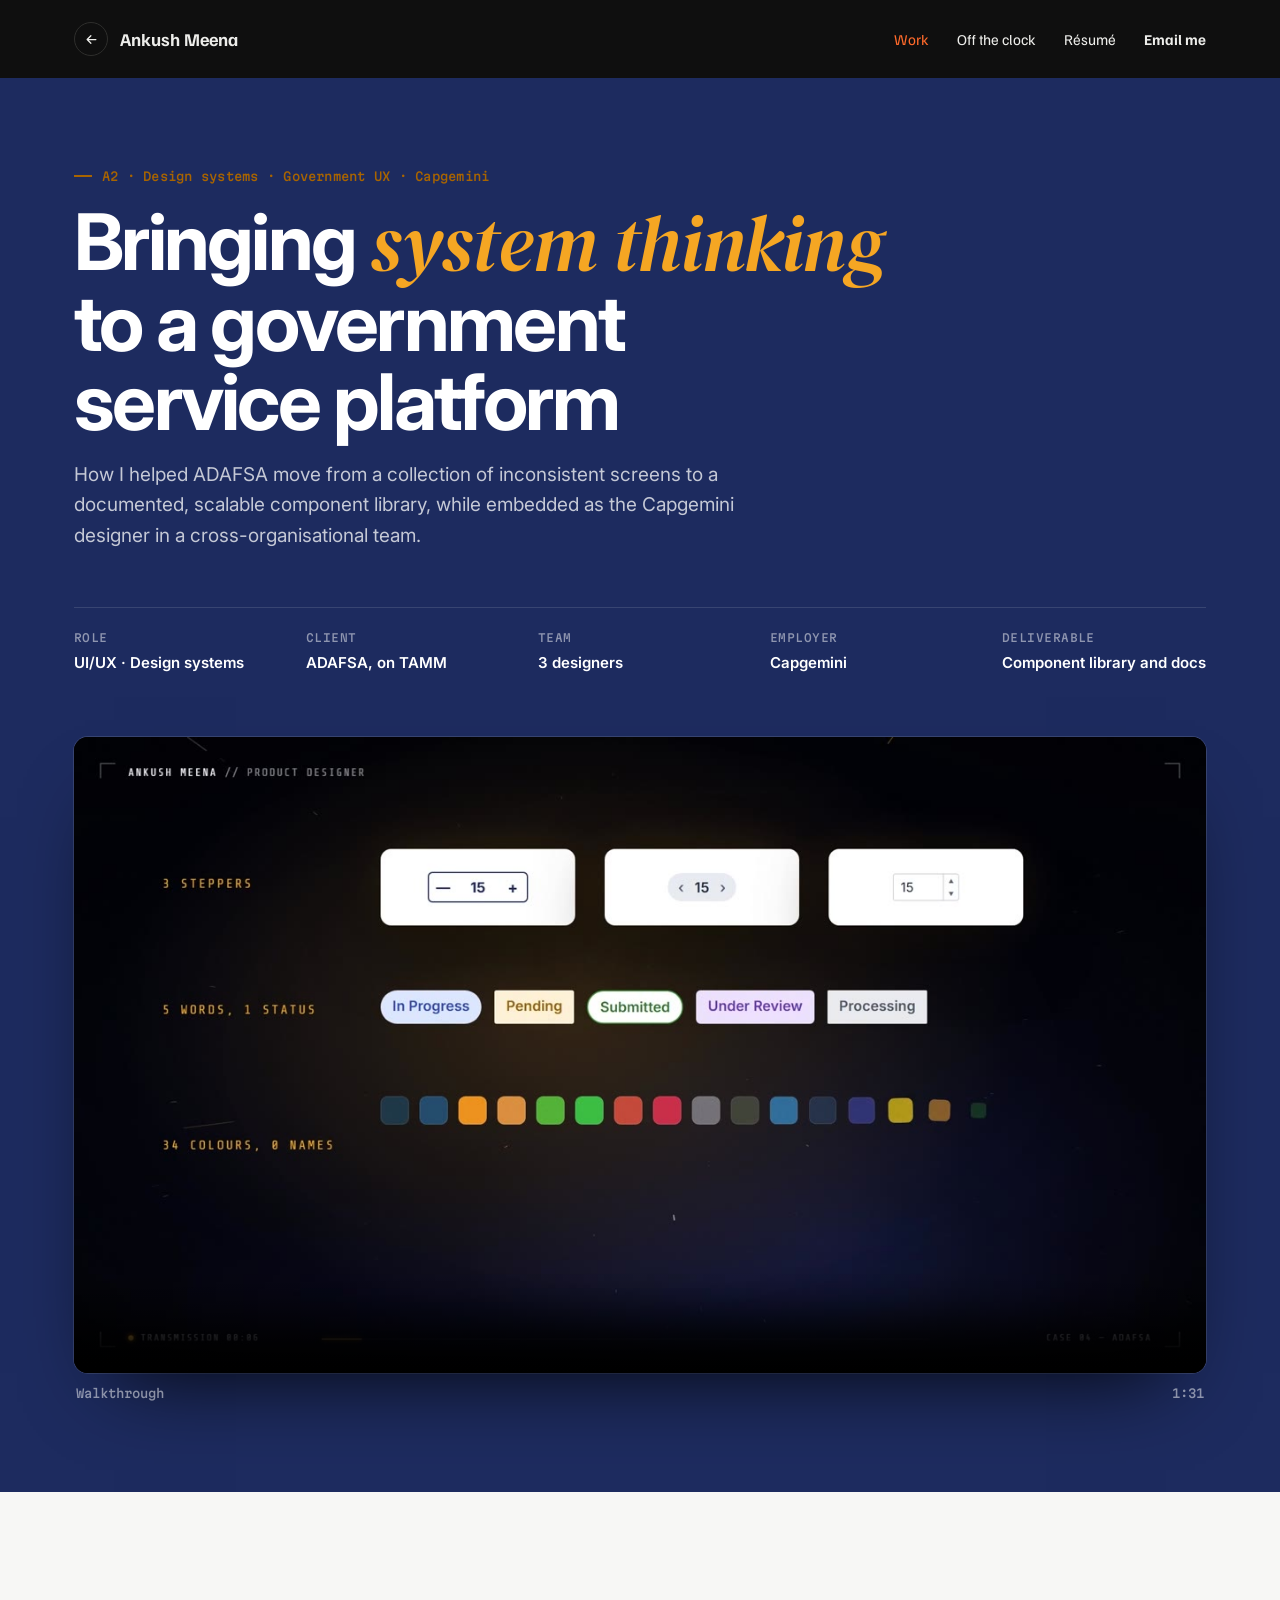
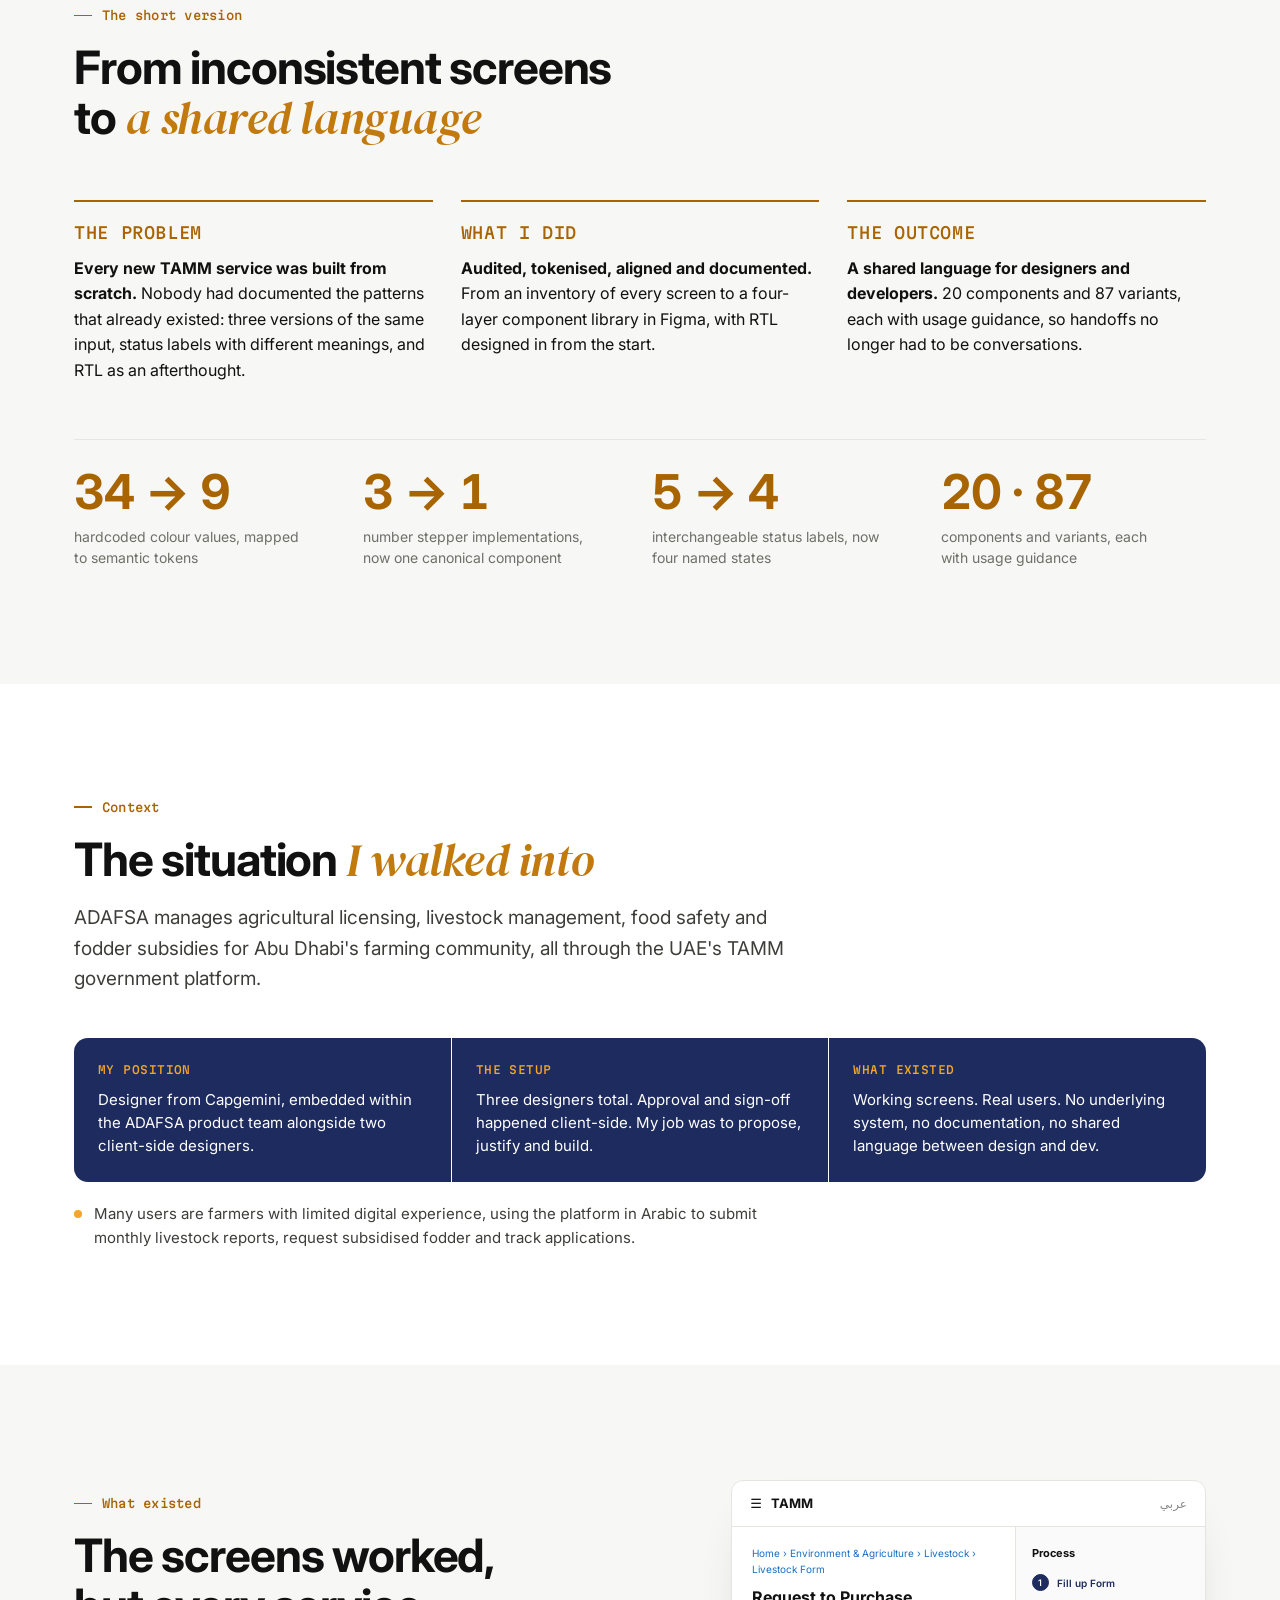
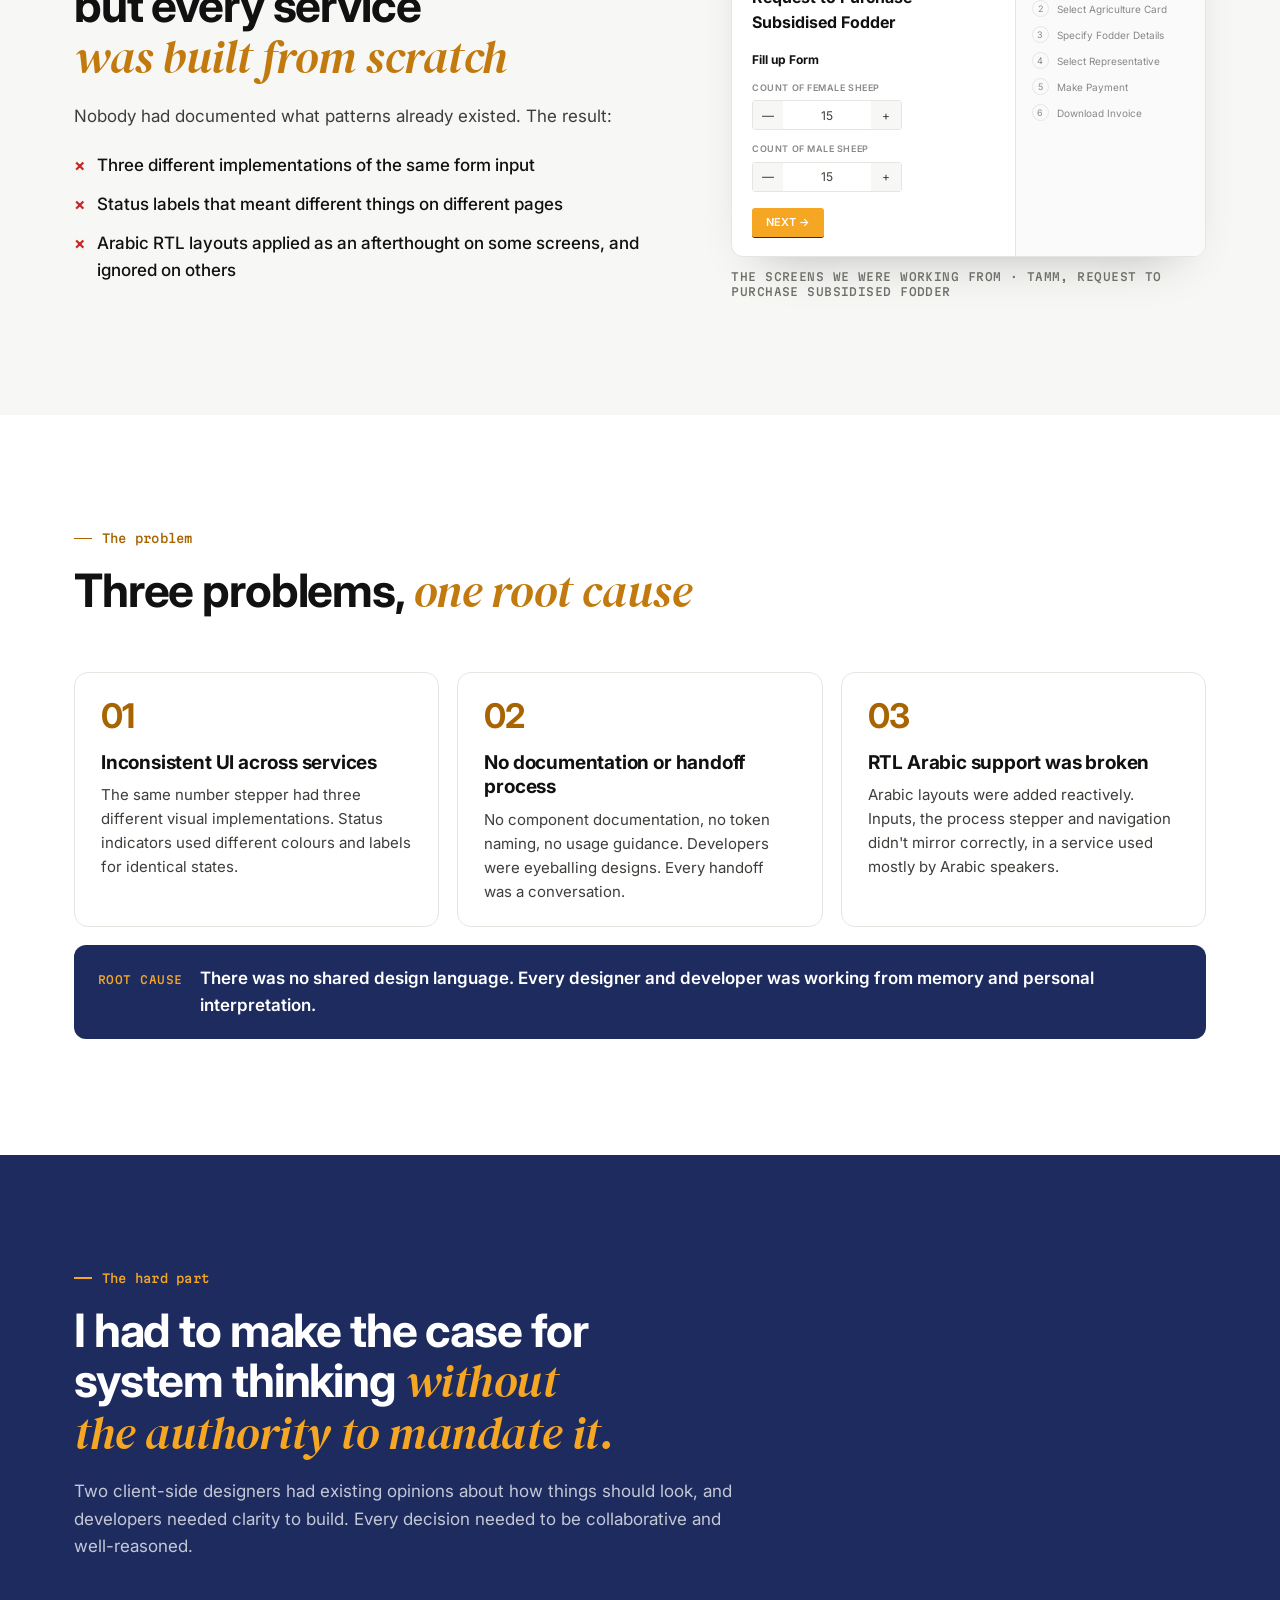
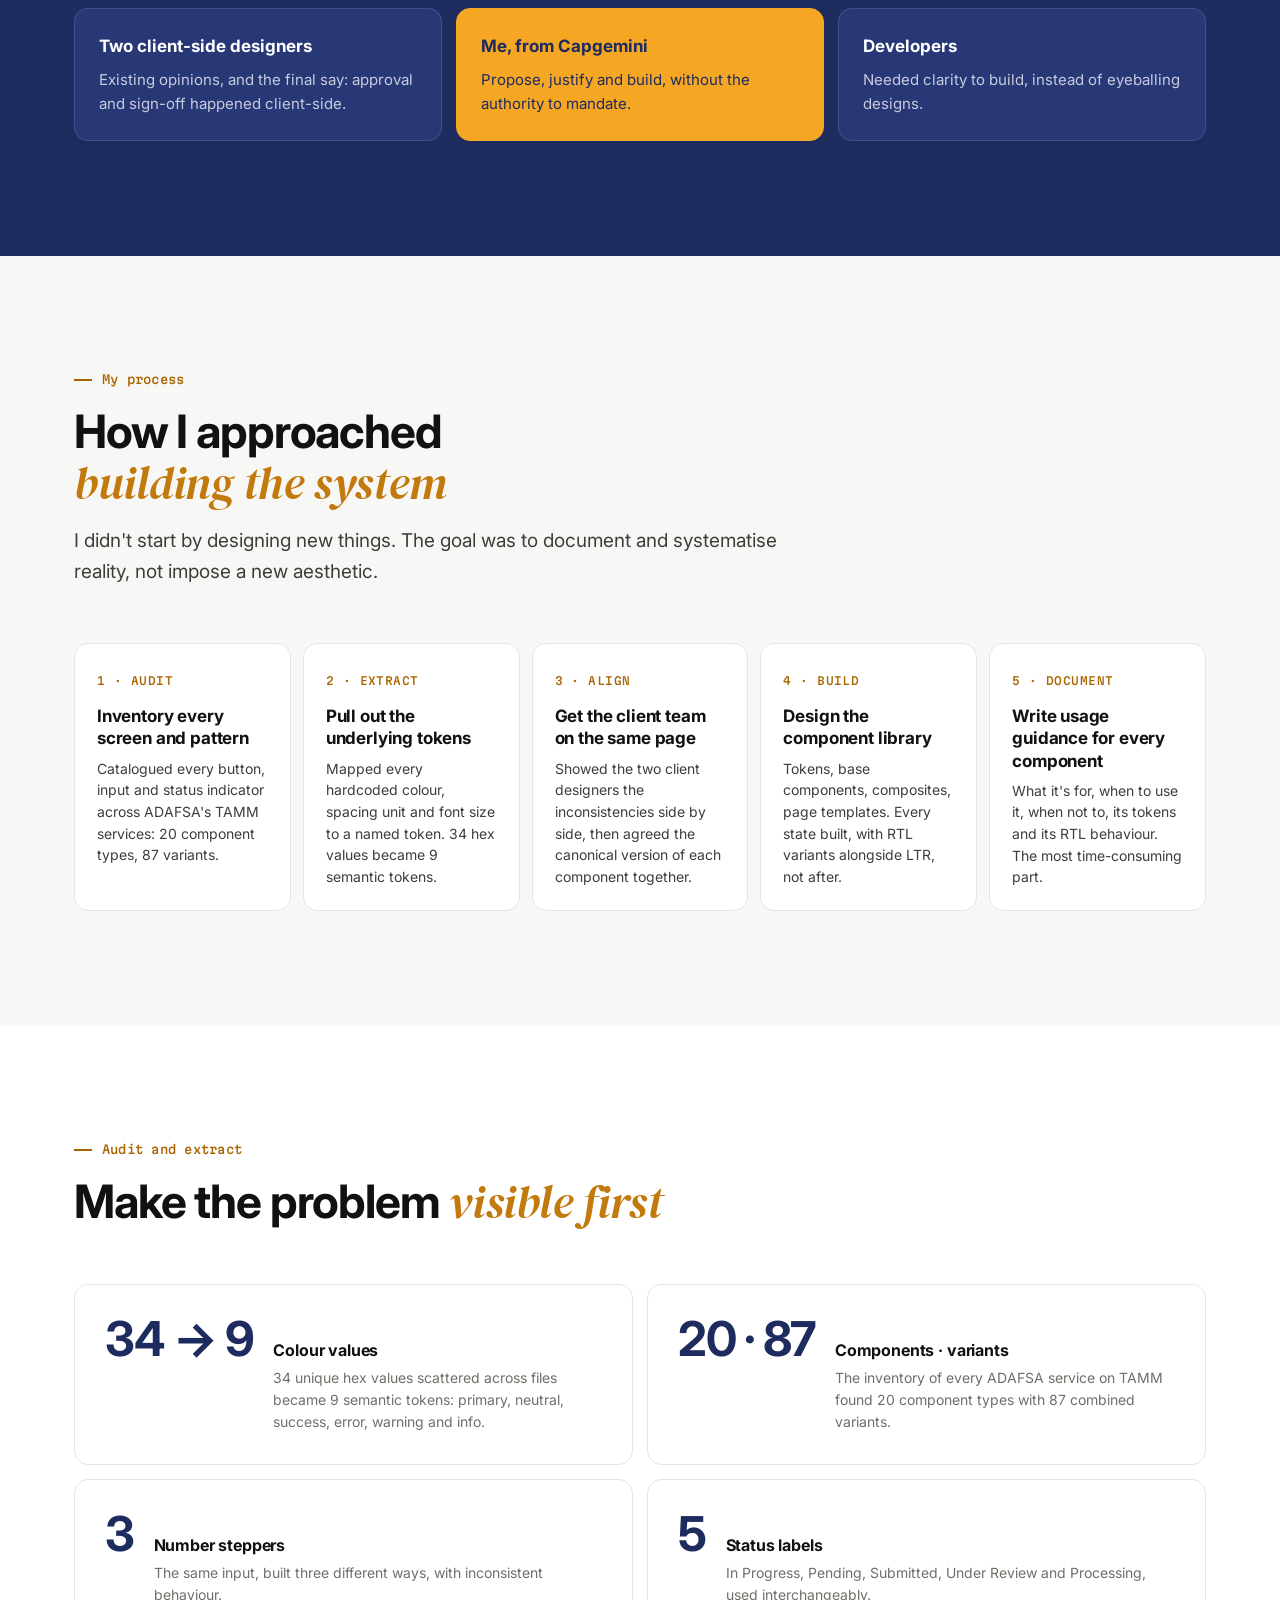
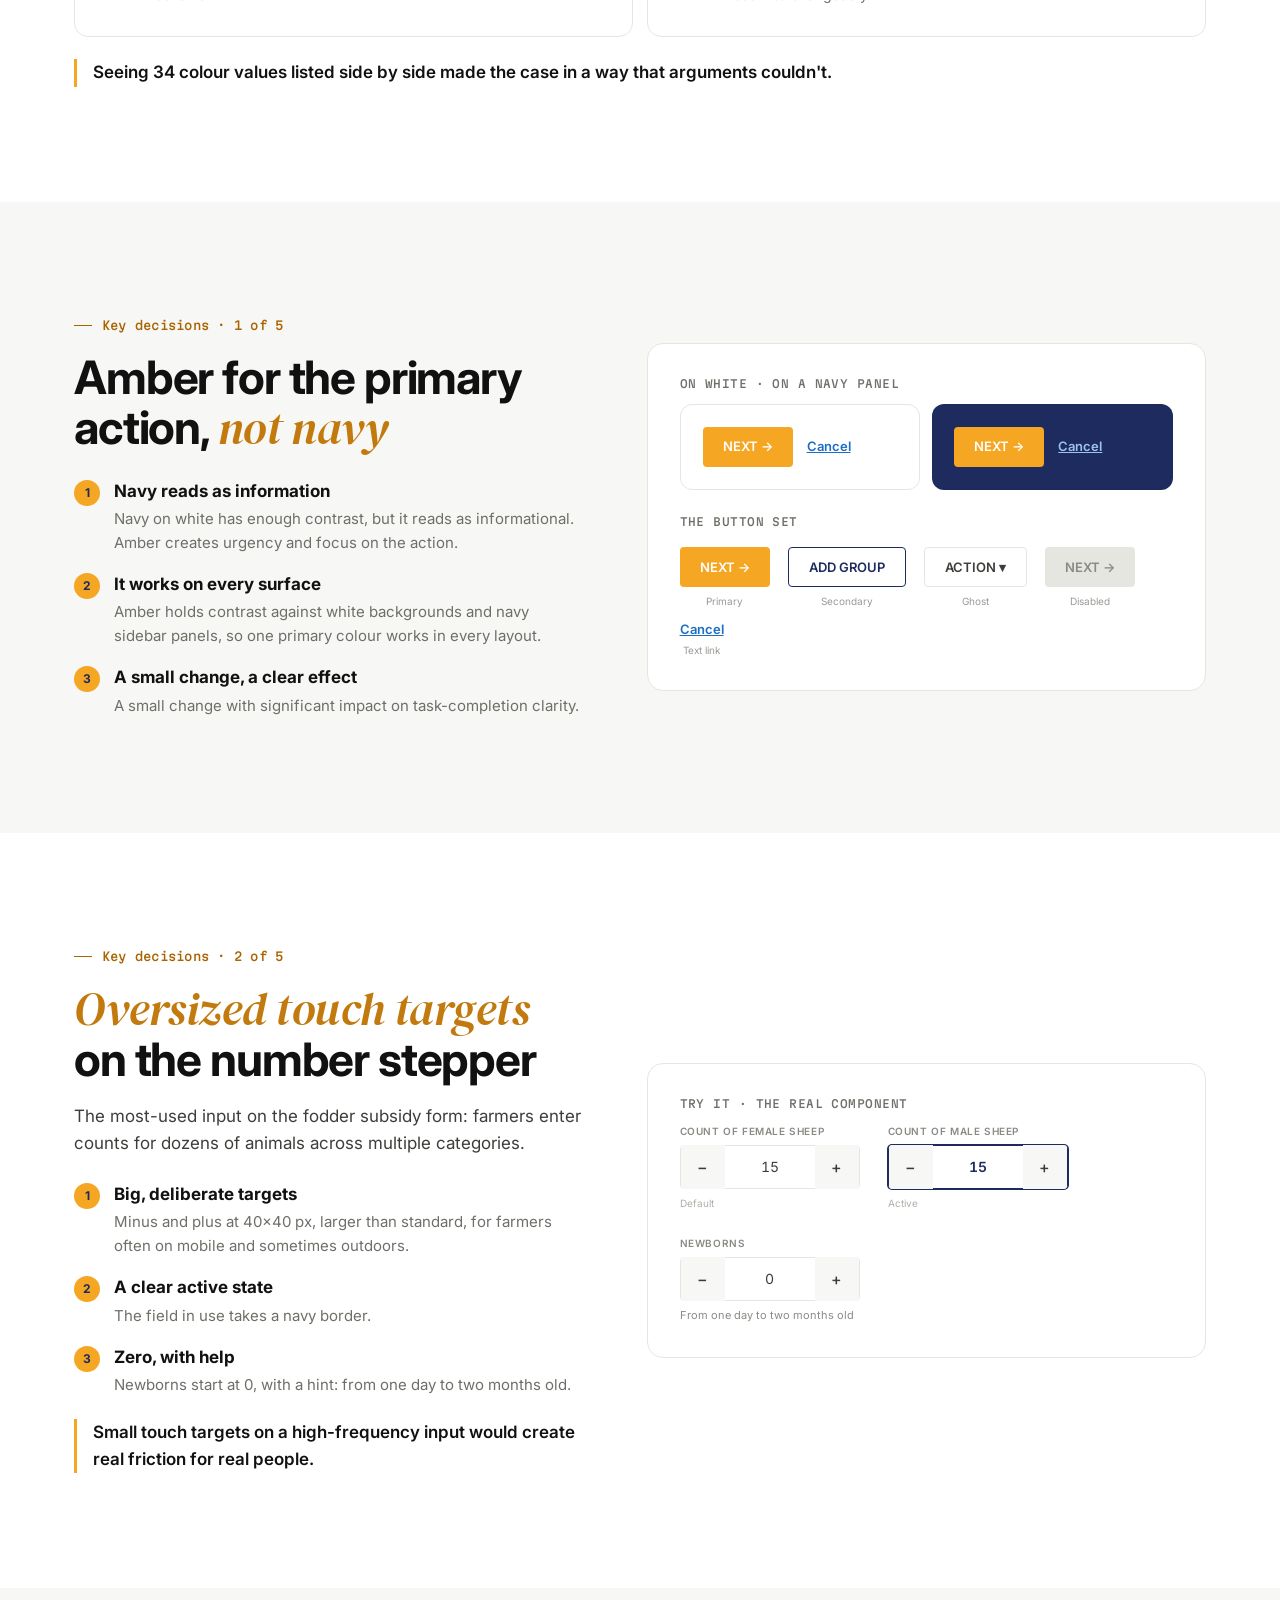
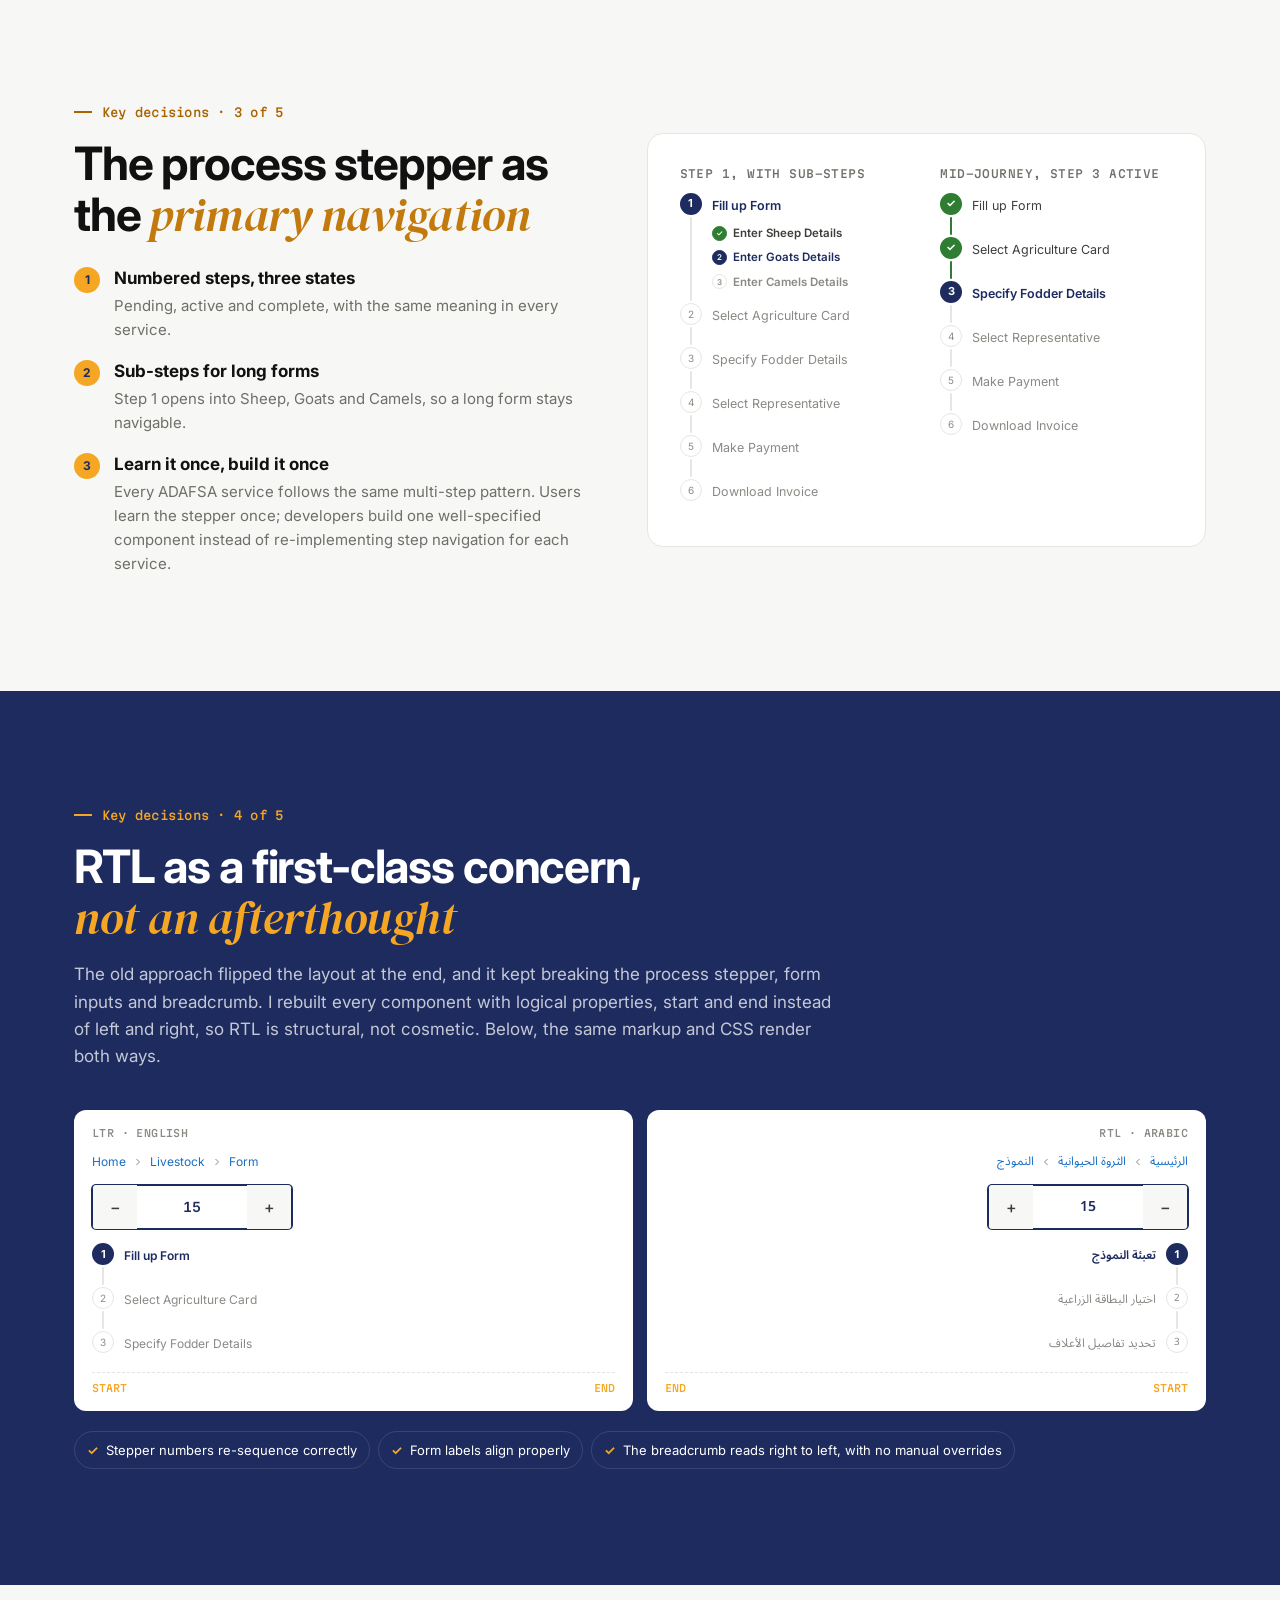
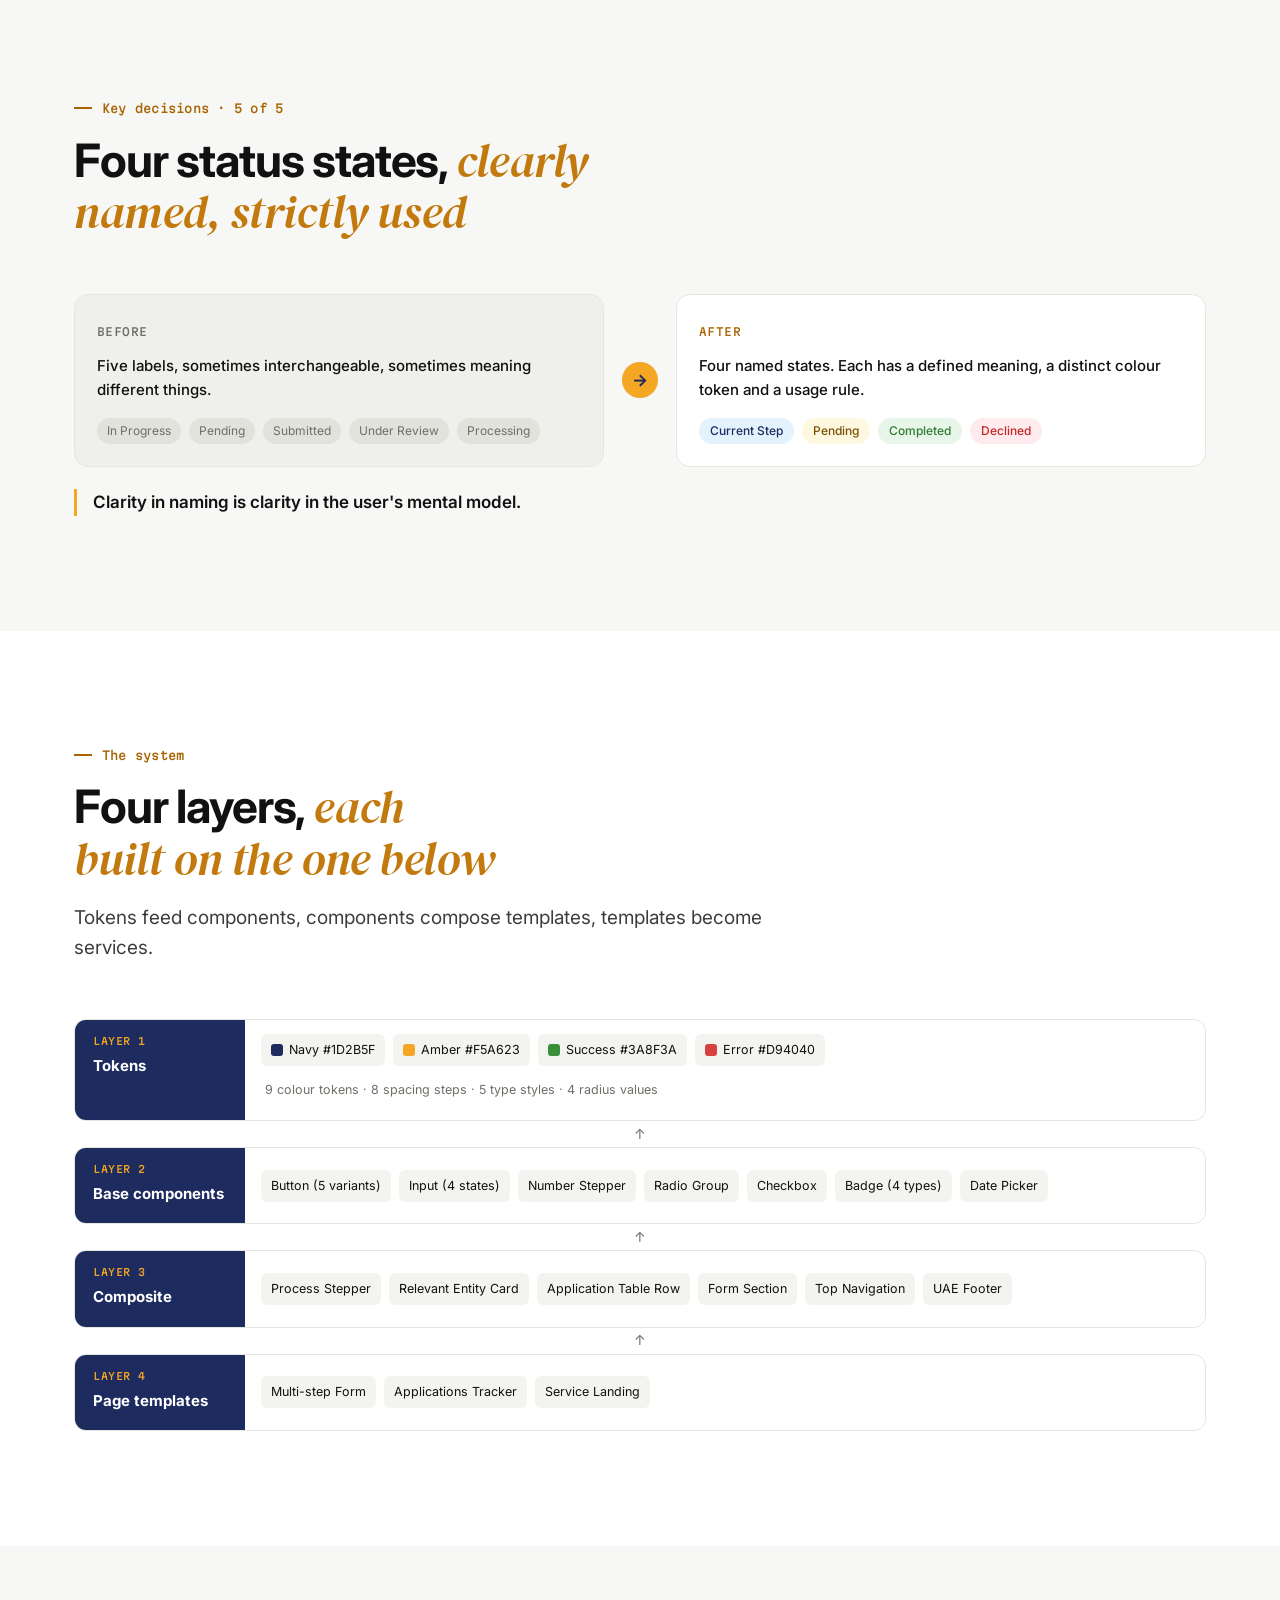
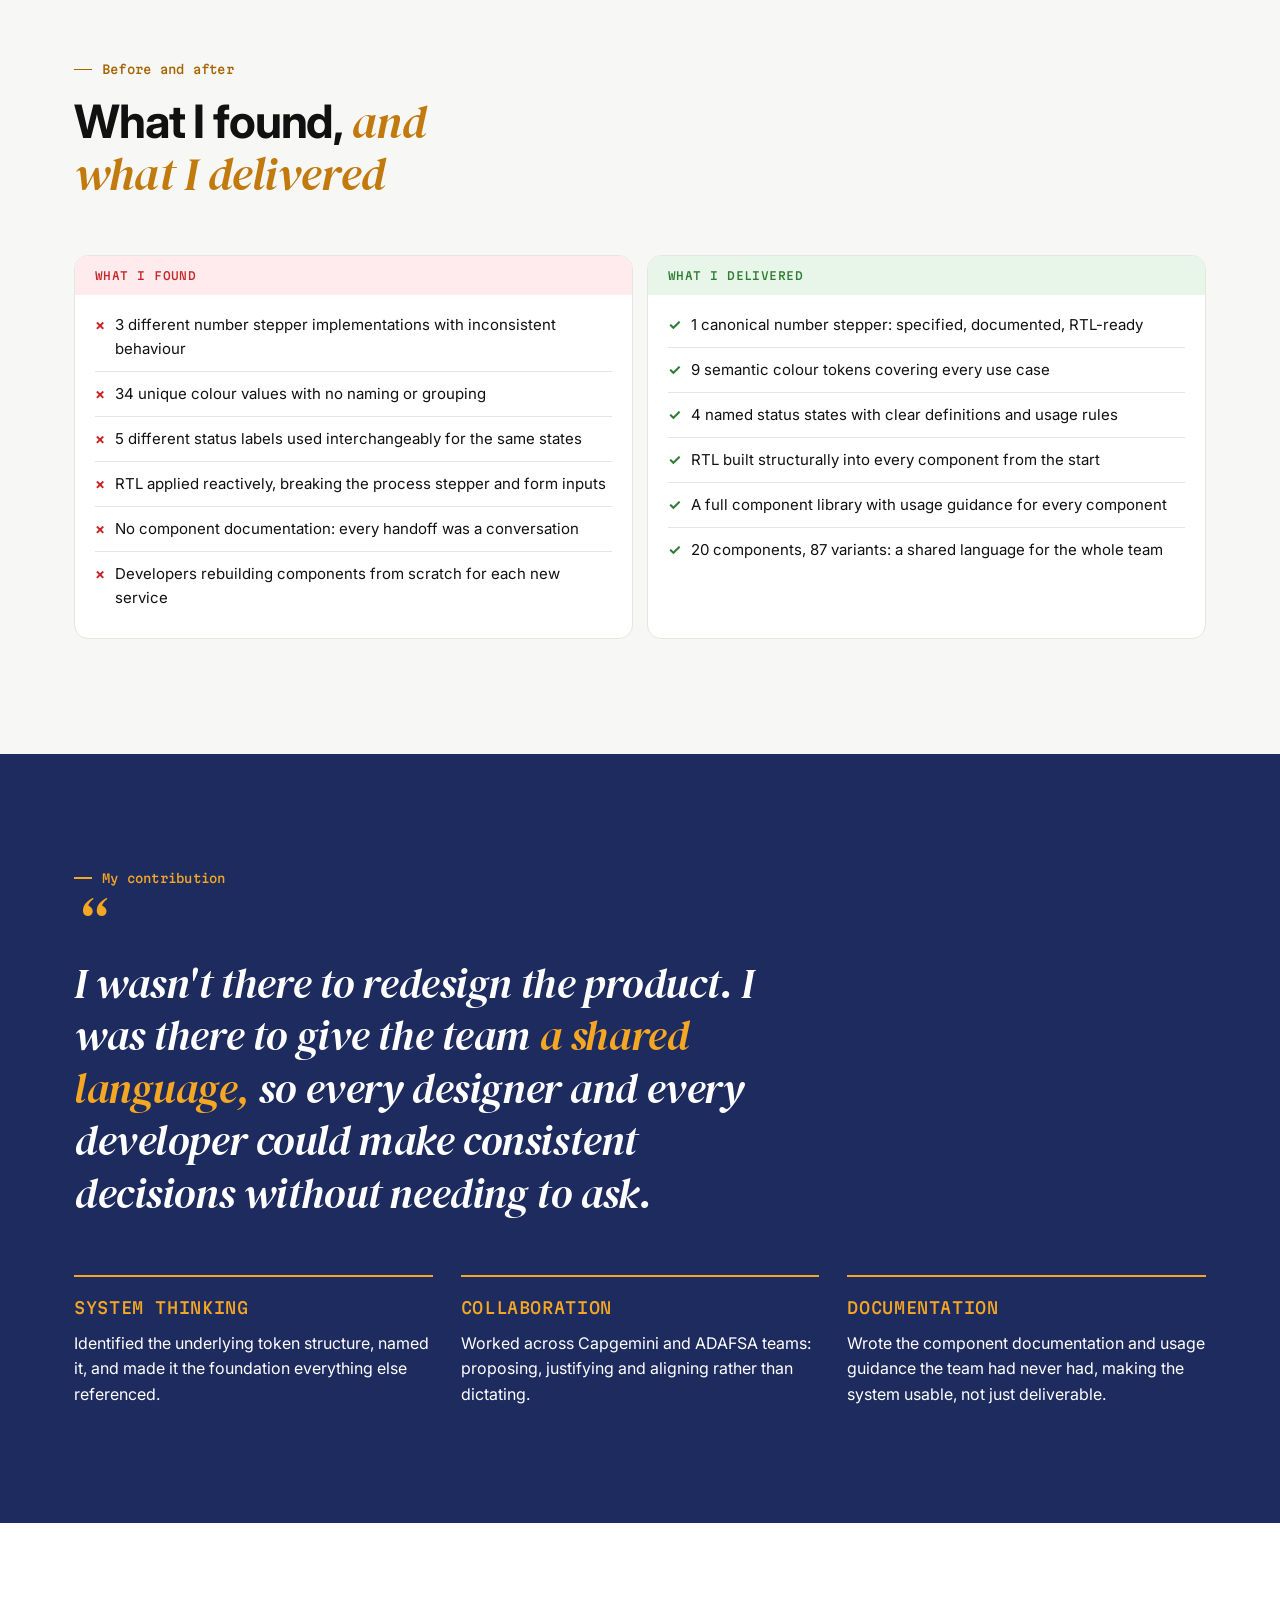
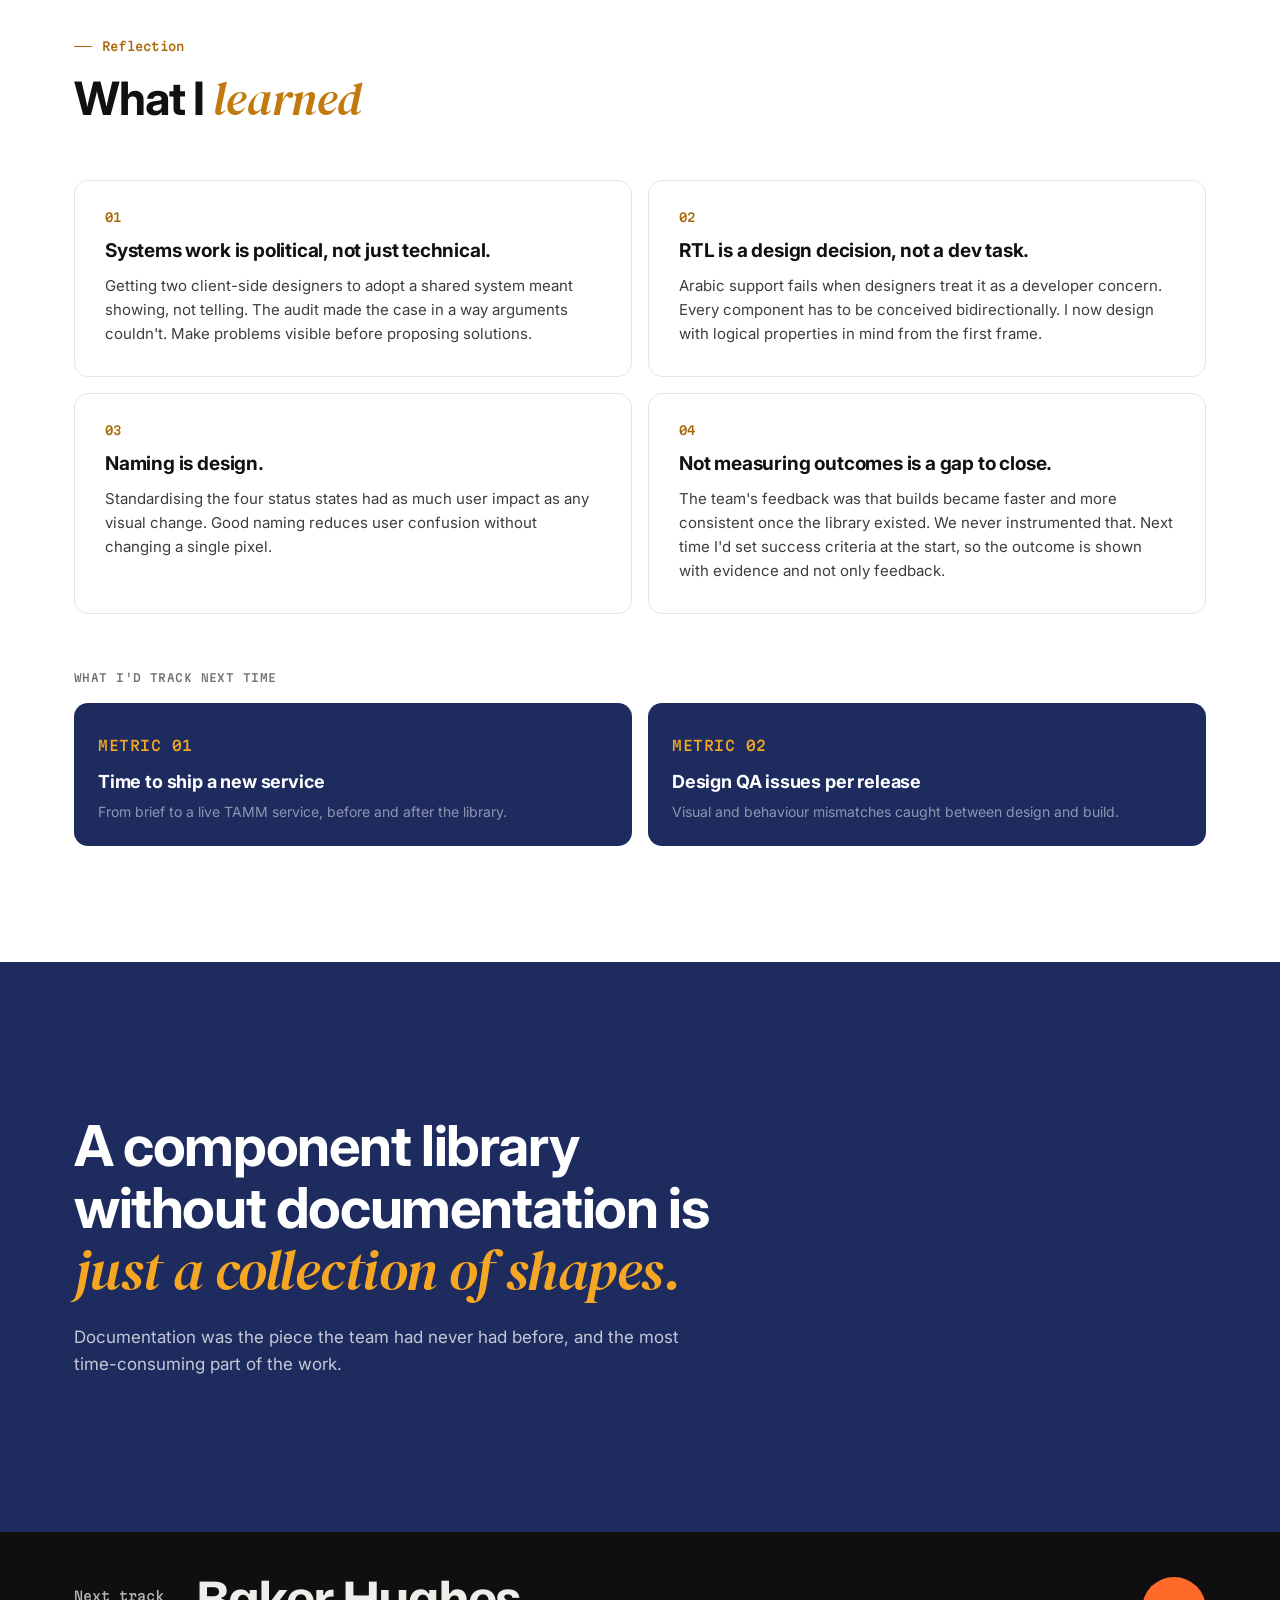
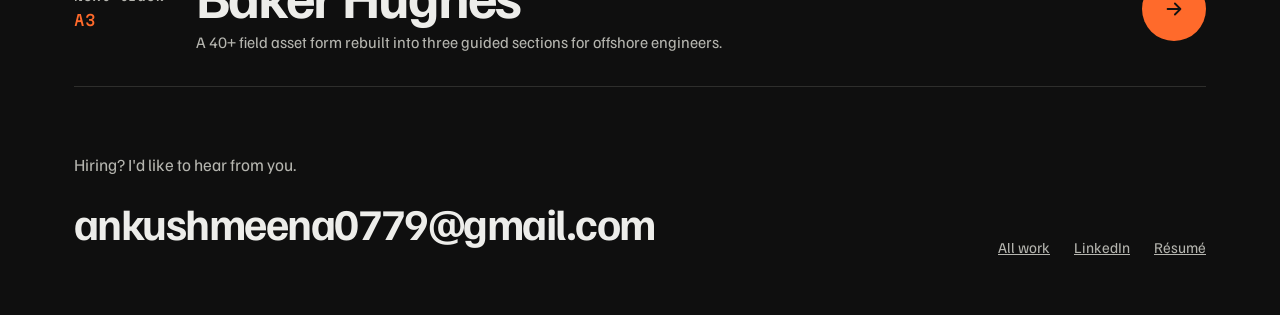
==== commit e5b042f2: "Rebuild MediScribe, ADAFSA and MOMents case studies from the decks Universal site header, deck conte" ====
--- a/cases/adafsa.html
+++ b/cases/adafsa.html
@@ -1,908 +1,665 @@
-<!DOCTYPE html>
+<!doctype html>
 <html lang="en">
 <head>
-<meta charset="UTF-8">
-<meta name="viewport" content="width=device-width, initial-scale=1.0">
-<title>ADAFSA Design System — Case Study</title>
+<meta charset="utf-8">
+<meta name="viewport" content="width=device-width, initial-scale=1">
+<title>ADAFSA Design System, a case study by Ankush Meena</title>
+<meta name="description" content="A documented, Arabic-first component library for ADAFSA services on the UAE's TAMM platform: 34 colours became 9 tokens, and 20 components got 87 variants.">
+<meta property="og:title" content="ADAFSA Design System, a case study by Ankush Meena">
+<meta property="og:description" content="Bringing system thinking to a government service platform.">
+<meta property="og:image" content="../thumbnails/adafsa-cover.jpg">
+<link rel="icon" href="../favicon.svg" type="image/svg+xml">
 <link rel="preconnect" href="https://fonts.googleapis.com">
-<link href="https://fonts.googleapis.com/css2?family=Inter:wght@300;400;500;600;700;800&family=DM+Serif+Display:ital@0;1&display=swap" rel="stylesheet">
+<link rel="preconnect" href="https://fonts.gstatic.com" crossorigin>
+<link href="https://fonts.googleapis.com/css2?family=Familjen+Grotesk:wght@400;500;600;700&family=Martian+Mono:wght@400;500&family=Inter:wght@400;500;600;700&family=DM+Serif+Display:ital@0;1&family=Noto+Sans+Arabic:wght@400;600&display=swap" rel="stylesheet">
+<link rel="stylesheet" href="cs.css">
 <style>
-*, *::before, *::after { box-sizing: border-box; margin: 0; padding: 0; }
-
-:root {
-  --navy: #1D2B5F;
-  --navy-mid: #2D3A7A;
-  --amber: #F5A623;
-  --white: #FFFFFF;
-  --surface: #F7F7F5;
-  --border: #E8E8E4;
-  --heading: #111111;
-  --body: #3D3D3A;
-  --muted: #8A8A85;
-  --link: #1B6EC2;
-  --success: #2E7D32;
-  --success-lt: #E8F5E9;
-  --error: #C62828;
-  --error-lt: #FFEBEE;
-  --warning-lt: #FFF8E1;
-  --info-lt: #E3F2FD;
+:root{
+  --c-bg:#F7F7F5; --c-line:#E6E6E1; --c-muted:#6F6F69; --c-ink:#111111; --c-body:#3D3D3A;
+  --c-dark:#1D2B5F; --c-dark-2:#283877;
+  --c-acc:#A86400; --c-acc-d:#F5A623; --c-acc-tint:#FFF6E6; --c-on-acc:#1D2B5F;
+  --amber:#F5A623; --navy:#1D2B5F; --link:#1B6EC2; --ok:#2E7D32; --ok-lt:#E8F5E9; --err:#C62828; --err-lt:#FFEBEE; --warn-lt:#FFF8E1; --info-lt:#E3F2FD;
 }
-
-html { scroll-behavior: smooth; }
-body { font-family: 'Inter', sans-serif; background: var(--white); color: var(--body); line-height: 1.6; }
-
-/* ── TYPOGRAPHY ── */
-.serif { font-family: 'DM Serif Display', serif; }
-h1, h2, h3, h4 { color: var(--heading); line-height: 1.2; }
-
-/* ── LAYOUT ── */
-.container { max-width: 960px; margin: 0 auto; padding: 0 40px; }
-.container-wide { max-width: 1200px; margin: 0 auto; padding: 0 40px; }
-
-/* ── NAV ── */
-.nav {
-  position: fixed; top: 0; left: 0; right: 0; z-index: 100;
-  background: rgba(255,255,255,0.97);
-  border-bottom: 1px solid var(--border);
-  height: 56px; display: flex; align-items: center;
+.h1 em,.h2 em{color:#C27A0E}
+.dark .h1 em,.dark .h2 em,.hero .h1 em{color:var(--c-acc-d)}
+.tag{background:var(--amber);color:var(--navy)}
+
+/* TAMM screen (what existed) */
+.tamm{background:#fff;border:1px solid var(--c-line);border-radius:12px;overflow:hidden;box-shadow:0 24px 50px -30px rgba(0,0,0,.3);font-family:'Inter',system-ui,sans-serif}
+.tamm-nav{display:flex;justify-content:space-between;align-items:center;padding:12px 18px;border-bottom:1px solid var(--c-line);font-size:13px;font-weight:700;color:#111}
+.tamm-nav span:last-child{font-weight:400;color:#888;font-size:12px}
+.tamm-body{display:grid;grid-template-columns:minmax(0,1fr) 190px}
+.tamm-main{padding:18px 20px}
+.tamm-side{padding:18px 16px;border-inline-start:1px solid var(--c-line);background:#FAFAFA}
+.tamm .crumb{font-size:10px;color:var(--link);margin-bottom:8px}
+.tamm .title{font-size:16px;font-weight:700;color:#111;margin-bottom:14px}
+.tamm .lbl{font-size:9px;font-weight:600;color:#888;text-transform:uppercase;letter-spacing:.06em;margin:12px 0 5px}
+.tamm .mstep{display:flex;height:30px;border:1px solid var(--c-line);border-radius:3px;width:150px;font-size:12px;align-items:center}
+.tamm .mstep i{width:30px;height:100%;display:flex;align-items:center;justify-content:center;background:#F7F7F5;font-style:normal}
+.tamm .mstep b{flex:1;text-align:center;font-weight:400}
+.tamm .next{display:inline-flex;align-items:center;height:30px;padding:0 14px;border-radius:3px;background:var(--amber);color:#fff;font-size:11px;font-weight:600;margin-top:16px}
+.tamm .ps{display:flex;gap:8px;align-items:center;font-size:10px;color:#888;margin-bottom:9px}
+.tamm .ps i{width:17px;height:17px;border-radius:50%;border:1.5px solid var(--c-line);display:flex;align-items:center;justify-content:center;font-size:9px;font-style:normal;flex:none}
+.tamm .ps.on{color:var(--navy);font-weight:600}
+.tamm .ps.on i{background:var(--navy);border-color:var(--navy);color:#fff}
+.tamm-cap{margin-top:12px;font:500 11px/1.4 var(--s-mono);text-transform:uppercase;letter-spacing:.04em;color:var(--c-muted)}
+.xlist{list-style:none;margin:22px 0 0;padding:0;display:flex;flex-direction:column;gap:12px}
+.xlist li{display:flex;gap:12px;align-items:baseline;color:var(--c-ink);font-weight:500}
+.xlist li::before{content:"×";color:var(--err);font-weight:700;flex:none}
+
+/* context row */
+.ctx{display:grid;grid-template-columns:repeat(3,minmax(0,1fr));gap:1px;background:var(--c-dark-line);border-radius:14px;overflow:hidden;margin-top:clamp(32px,4vw,44px)}
+.ctx div{background:var(--c-dark);padding:24px}
+.ctx .label{color:var(--c-acc-d);display:block;margin-bottom:10px}
+.ctx p{color:#fff;font-size:15px;line-height:1.55}
+.note{display:flex;gap:12px;align-items:flex-start;margin-top:20px;max-width:80ch;color:var(--c-body);font-size:15px}
+.note::before{content:"";flex:none;width:8px;height:8px;border-radius:50%;background:var(--amber);margin-top:8px}
+
+/* three parties */
+.parties{display:grid;grid-template-columns:repeat(3,minmax(0,1fr));gap:14px;margin-top:clamp(32px,4vw,48px)}
+.parties div{border-radius:14px;padding:24px;background:var(--c-dark-2);border:1px solid var(--c-dark-line)}
+.parties div.me{background:var(--amber);border-color:var(--amber)}
+.parties b{display:block;color:#fff;font-size:17px;margin-bottom:8px}
+.parties div.me b,.parties div.me p{color:var(--navy)}
+.parties p{font-size:15px}
+
+/* process */
+.steps5{display:grid;grid-template-columns:repeat(5,minmax(0,1fr));gap:12px;counter-reset:s}
+.steps5 .card{padding:22px}
+.steps5 .k{font:500 11px/1 var(--s-mono);color:var(--c-acc);text-transform:uppercase;letter-spacing:.04em}
+.steps5 .h3{font-size:17px;margin:12px 0 8px}
+.steps5 p{font-size:14px;line-height:1.55}
+
+/* audit cards */
+.audit{display:grid;grid-template-columns:repeat(2,minmax(0,1fr));gap:14px}
+.audit .card{display:grid;grid-template-columns:auto 1fr;gap:6px 20px;align-items:baseline}
+.audit b{font-size:clamp(34px,4vw,48px);line-height:1;letter-spacing:-.03em;color:var(--navy);font-weight:700;grid-row:span 2}
+.audit .h3{font-size:16px}
+.audit p{font-size:14px;color:var(--c-muted)}
+.pull{margin-top:22px;padding-inline-start:16px;border-inline-start:3px solid var(--amber);color:var(--c-ink);font-weight:600;max-width:70ch}
+
+/* decisions */
+.dec{display:grid;grid-template-columns:minmax(0,1fr) minmax(0,1.1fr);gap:clamp(32px,5vw,64px);align-items:center}
+.pts{list-style:none;margin:24px 0 0;padding:0;display:flex;flex-direction:column;gap:16px}
+.pts li{display:grid;grid-template-columns:28px 1fr;gap:12px}
+.pts .n{width:26px;height:26px;border-radius:50%;background:var(--amber);color:var(--navy);font:700 12px/26px var(--c-sans);text-align:center}
+.pts b{display:block;color:var(--c-ink)}
+.pts span{display:block;font-size:15px;color:var(--c-muted);margin-top:2px}
+.dark .pts b{color:#fff}
+.dark .pts span{color:var(--c-dark-muted)}
+.demo{background:var(--c-card);border:1px solid var(--c-line);border-radius:16px;padding:clamp(20px,3vw,32px);font-family:'Inter',system-ui,sans-serif}
+.demo-l{font:500 11px/1.4 var(--s-mono);text-transform:uppercase;letter-spacing:.04em;color:var(--c-muted);margin-bottom:12px}
+
+/* ADAFSA components (live) */
+.abtn{display:inline-flex;align-items:center;height:40px;padding:0 20px;border-radius:4px;font:600 13px/1 'Inter',sans-serif;border:none}
+.abtn.p{background:var(--amber);color:#fff}
+.abtn.s{background:#fff;color:var(--navy);border:1.5px solid var(--navy)}
+.abtn.g{background:#fff;color:var(--c-body);border:1px solid var(--c-line)}
+.abtn.d{background:var(--c-line);color:#8A8A85}
+.abtn.l{background:transparent;color:var(--link);text-decoration:underline;padding:0;height:auto}
+.surfaces{display:grid;grid-template-columns:1fr 1fr;gap:12px}
+.surfaces > div{border-radius:12px;padding:22px;display:flex;gap:14px;align-items:center;flex-wrap:wrap}
+.surfaces .w{background:#fff;border:1px solid var(--c-line)}
+.surfaces .n{background:var(--navy)}
+.surfaces .n .abtn.l{color:#9CC3F0}
+.bset{display:flex;flex-wrap:wrap;gap:14px 18px;align-items:center;margin-top:18px}
+.bset figure{margin:0;display:flex;flex-direction:column;align-items:center;gap:6px}
+.bset figcaption{font-size:10px;color:#9a9a95}
+
+.astep{display:flex;align-items:center;height:44px;border-radius:4px;border:1px solid var(--c-line);background:#fff;width:180px}
+.astep:focus-within,.astep.on{border-color:var(--navy);box-shadow:0 0 0 1px var(--navy)}
+.astep button{width:44px;height:44px;flex:none;border:0;background:#F7F7F5;color:var(--c-body);font:500 16px/1 'Inter',sans-serif;cursor:pointer;transition:background-color .15s}
+.astep button:hover{background:#EDEDE8}
+.astep button:active{background:#E2E2DC}
+.astep button:first-child{border-start-start-radius:3px;border-end-start-radius:3px}
+.astep button:last-child{border-start-end-radius:3px;border-end-end-radius:3px}
+.astep output{flex:1;text-align:center;font-size:14px;color:var(--c-body);font-variant-numeric:tabular-nums}
+.astep.on output{color:var(--navy);font-weight:600}
+.steppers{display:flex;flex-wrap:wrap;gap:24px 28px}
+.steppers .f{display:flex;flex-direction:column;gap:6px}
+.steppers .fl{font-size:10px;font-weight:600;color:#8A8A85;text-transform:uppercase;letter-spacing:.06em}
+.steppers .fh{font-size:11px;color:#8A8A85;max-width:180px}
+.steppers .fs{font-size:10px;color:#b0b0aa}
+
+.ps-demo{display:grid;grid-template-columns:1fr 1fr;gap:28px}
+.pst{display:flex;gap:10px}
+.pst .pl{display:flex;flex-direction:column;align-items:center}
+.pst .pc{width:22px;height:22px;border-radius:50%;display:flex;align-items:center;justify-content:center;font-size:11px;font-weight:700;flex:none}
+.pst .pc.a{background:var(--navy);color:#fff}
+.pst .pc.d{background:var(--ok);color:#fff}
+.pst .pc.p{background:#fff;border:1.5px solid var(--c-line);color:#8A8A85;font-weight:400;font-size:10px}
+.pst .ln{width:2px;flex:1;min-height:18px;background:var(--c-line);margin:2px 0}
+.pst .ln.done{background:var(--ok)}
+.pst .pt{padding-bottom:12px;font-size:12.5px;padding-top:3px;color:#8A8A85}
+.pst .pt.a{color:var(--navy);font-weight:600}
+.pst .pt.d{color:var(--c-body)}
+.pst .subs{margin-top:8px;display:flex;flex-direction:column;gap:6px;font-size:11.5px}
+.pst .subs span{display:flex;align-items:center;gap:6px;color:#8A8A85}
+.pst .subs span.ok{color:var(--c-body)}
+.pst .subs span.on{color:var(--navy);font-weight:600}
+.pst .subs i{width:15px;height:15px;border-radius:50%;border:1.5px solid var(--c-line);display:flex;align-items:center;justify-content:center;font-size:8px;font-style:normal}
+.pst .subs span.ok i{background:var(--ok);border-color:var(--ok);color:#fff}
+.pst .subs span.on i{background:var(--navy);border-color:var(--navy);color:#fff}
+
+/* RTL demo: one set of components, logical properties, two directions */
+.dirs{display:grid;grid-template-columns:1fr 1fr;gap:14px}
+.dir{background:#fff;border-radius:12px;padding:18px;color:var(--c-body);font-family:'Inter','Noto Sans Arabic',system-ui,sans-serif}
+.dir[dir="rtl"]{font-family:'Noto Sans Arabic','Inter',system-ui,sans-serif}
+.dir .dh{display:flex;justify-content:space-between;font:500 10px/1 var(--s-mono);text-transform:uppercase;letter-spacing:.04em;color:#8A8A85;margin-bottom:14px}
+.dir .bc{display:flex;align-items:center;gap:6px;font-size:12px;color:var(--link);margin-bottom:14px}
+.dir .bc svg{width:12px;height:12px;color:#8A8A85}
+.dir[dir="rtl"] .bc svg{transform:scaleX(-1)}
+.dir .astep{width:100%;max-width:200px;margin-bottom:14px}
+.dir .pst .pt{font-size:12px}
+.dir .ends{display:flex;justify-content:space-between;margin-top:6px;padding-top:10px;border-top:1px dashed var(--c-line);font:500 10px/1 var(--s-mono);color:var(--amber);text-transform:uppercase}
+.chips{display:flex;flex-wrap:wrap;gap:8px;margin-top:20px}
+.chips span{display:inline-flex;align-items:center;gap:8px;padding:8px 12px;border-radius:999px;border:1px solid var(--c-dark-line);font-size:13px;color:#fff}
+.chips span::before{content:"✓";color:var(--c-acc-d);font-weight:700}
+
+/* statuses */
+.stat-ba{display:grid;grid-template-columns:minmax(0,1fr) 48px minmax(0,1fr);gap:12px;align-items:stretch}
+.stat-ba .box{border-radius:14px;padding:22px;border:1px solid var(--c-line);background:var(--c-card)}
+.stat-ba .box.old{background:#EFEFEB}
+.stat-ba .k{font:500 11px/1 var(--s-mono);text-transform:uppercase;letter-spacing:.04em;color:var(--c-muted)}
+.stat-ba .box.new .k{color:var(--c-acc)}
+.stat-ba p{margin:10px 0 16px;font-size:15px;color:var(--c-ink);font-weight:500}
+.stat-ba .row{display:flex;flex-wrap:wrap;gap:8px}
+.oldchip{display:inline-flex;align-items:center;height:26px;padding:0 10px;border-radius:13px;font-size:12px;background:#E2E2DC;color:#6F6F69}
+.abadge{display:inline-flex;align-items:center;height:26px;padding:0 11px;border-radius:13px;font-size:12px;font-weight:500}
+.abadge.c{background:var(--ok-lt);color:var(--ok)}
+.abadge.pe{background:var(--warn-lt);color:#7A5000}
+.abadge.de{background:var(--err-lt);color:var(--err)}
+.abadge.cu{background:var(--info-lt);color:var(--navy)}
+.stat-ba .mid{display:flex;align-items:center;justify-content:center}
+.stat-ba .mid span{width:36px;height:36px;border-radius:50%;background:var(--amber);color:var(--navy);display:flex;align-items:center;justify-content:center;font-weight:700}
+.defs{margin-top:14px;display:grid;grid-template-columns:auto 1fr;gap:6px 12px;font-size:13px;color:var(--c-muted);align-items:center}
+
+/* layers */
+.layers{display:flex;flex-direction:column;gap:10px}
+.layer{display:grid;grid-template-columns:170px minmax(0,1fr);border-radius:12px;overflow:hidden;border:1px solid var(--c-line);background:var(--c-card)}
+.layer .lh{background:var(--navy);color:#fff;padding:16px 18px}
+.layer .lh span{display:block;font:500 10px/1 var(--s-mono);text-transform:uppercase;letter-spacing:.05em;color:var(--c-acc-d);margin-bottom:6px}
+.layer .lh b{font-size:15px}
+.layer .li{display:flex;flex-wrap:wrap;gap:8px;align-items:center;padding:14px 16px}
+.layer .li span{display:inline-flex;align-items:center;gap:6px;padding:6px 10px;border-radius:6px;background:#F3F3EF;font-size:12.5px;color:var(--c-ink)}
+.layer .li span i{width:12px;height:12px;border-radius:3px;display:inline-block}
+.layer .li span.k{background:transparent;color:var(--c-muted);padding:6px 4px}
+.layer-arrow{display:flex;justify-content:center;color:var(--c-muted);font-size:14px;height:6px;align-items:center}
+
+/* found / delivered */
+.fd{display:grid;grid-template-columns:1fr 1fr;gap:14px}
+.fd .col{border-radius:14px;overflow:hidden;border:1px solid var(--c-line);background:var(--c-card)}
+.fd .hd{padding:14px 20px;font:500 11px/1 var(--s-mono);text-transform:uppercase;letter-spacing:.04em}
+.fd .found .hd{background:var(--err-lt);color:var(--err)}
+.fd .deliv .hd{background:var(--ok-lt);color:var(--ok)}
+.fd ul{list-style:none;margin:0;padding:8px 20px 18px}
+.fd li{display:flex;gap:10px;padding:10px 0;border-bottom:1px solid var(--c-line);font-size:15px;color:var(--c-ink)}
+.fd li:last-child{border-bottom:0}
+.fd .found li::before{content:"×";color:var(--err);font-weight:700}
+.fd .deliv li::before{content:"✓";color:var(--ok);font-weight:700}
+
+/* contribution */
+.contrib .quote{max-width:30ch}
+.contrib .tri{margin-top:clamp(40px,5vw,56px)}
+
+@media (max-width:980px){
+  .steps5{grid-template-columns:repeat(2,minmax(0,1fr))}
+  .dec{grid-template-columns:minmax(0,1fr)}
 }
-.nav-inner { display: flex; justify-content: space-between; align-items: center; width: 100%; }
-.nav-brand { font-size: 13px; font-weight: 600; color: var(--navy); letter-spacing: 0.02em; }
-.nav-links { display: flex; gap: 32px; }
-.nav-links a { font-size: 13px; color: var(--muted); text-decoration: none; transition: color 0.15s; }
-.nav-links a:hover { color: var(--heading); }
-.nav-tag { font-size: 11px; font-weight: 600; background: var(--amber); color: white; padding: 3px 10px; border-radius: 20px; letter-spacing: 0.03em; }
-
-/* ── HERO ── */
-.hero {
-  padding: 140px 0 100px;
-  background: var(--white);
-  border-bottom: 1px solid var(--border);
+@media (max-width:760px){
+  .ctx,.parties,.steps5,.audit,.surfaces,.ps-demo,.dirs,.fd{grid-template-columns:minmax(0,1fr)}
+  .tamm-body{grid-template-columns:minmax(0,1fr)}
+  .tamm-side{border-inline-start:0;border-top:1px solid var(--c-line)}
+  .stat-ba{grid-template-columns:minmax(0,1fr)}
+  .stat-ba .mid span{transform:rotate(90deg)}
+  .layer{grid-template-columns:minmax(0,1fr)}
 }
-.hero-eyebrow {
-  display: flex; align-items: center; gap: 12px; margin-bottom: 28px;
-}
-.hero-eyebrow-line { width: 32px; height: 1px; background: var(--amber); }
-.hero-eyebrow-text { font-size: 12px; font-weight: 600; color: var(--amber); text-transform: uppercase; letter-spacing: 0.12em; }
-.hero h1 {
-  font-size: clamp(40px, 6vw, 72px);
-  font-weight: 800;
-  line-height: 1.05;
-  letter-spacing: -0.03em;
-  margin-bottom: 24px;
-  color: var(--heading);
-}
-.hero h1 em { font-style: italic; font-family: 'DM Serif Display', serif; font-weight: 400; color: var(--navy); }
-.hero-sub {
-  font-size: 18px; color: var(--muted); max-width: 560px; line-height: 1.65;
-  margin-bottom: 48px; font-weight: 400;
-}
-.hero-meta {
-  display: flex; gap: 0; border: 1px solid var(--border); border-radius: 12px;
-  overflow: hidden; width: fit-content;
-}
-.hero-meta-item { padding: 16px 28px; border-right: 1px solid var(--border); }
-.hero-meta-item:last-child { border-right: none; }
-.hero-meta-label { font-size: 10px; font-weight: 600; color: var(--muted); text-transform: uppercase; letter-spacing: 0.1em; margin-bottom: 4px; }
-.hero-meta-value { font-size: 14px; font-weight: 600; color: var(--heading); }
-
-/* ── SECTIONS ── */
-.section { padding: 96px 0; border-bottom: 1px solid var(--border); }
-.section:last-child { border-bottom: none; }
-.section-num { font-size: 11px; font-weight: 700; color: var(--amber); text-transform: uppercase; letter-spacing: 0.12em; margin-bottom: 12px; }
-.section h2 { font-size: clamp(28px, 4vw, 42px); font-weight: 800; letter-spacing: -0.02em; margin-bottom: 20px; }
-.section h2 em { font-style: italic; font-family: 'DM Serif Display', serif; font-weight: 400; }
-.section-intro { font-size: 17px; color: var(--muted); max-width: 620px; line-height: 1.65; margin-bottom: 56px; }
-
-/* ── ROLE CARD ── */
-.role-banner {
-  background: var(--navy);
-  border-radius: 16px;
-  padding: 40px 48px;
-  display: grid;
-  grid-template-columns: 1fr 1fr 1fr;
-  gap: 40px;
-  margin-bottom: 64px;
-}
-.role-item {}
-.role-label { font-size: 10px; font-weight: 600; color: rgba(255,255,255,0.4); text-transform: uppercase; letter-spacing: 0.1em; margin-bottom: 8px; }
-.role-value { font-size: 15px; font-weight: 500; color: white; line-height: 1.4; }
-
-/* ── PROBLEM CARDS ── */
-.problem-grid { display: grid; grid-template-columns: repeat(3, 1fr); gap: 16px; margin-bottom: 48px; }
-.problem-card {
-  padding: 28px;
-  border: 1px solid var(--border);
-  border-radius: 12px;
-  background: var(--white);
-  position: relative;
-  overflow: hidden;
-}
-.problem-card::before {
-  content: '';
-  position: absolute; top: 0; left: 0; right: 0; height: 3px;
-  background: var(--amber);
-}
-.problem-card-num { font-size: 48px; font-weight: 800; color: var(--border); line-height: 1; margin-bottom: 12px; letter-spacing: -0.04em; }
-.problem-card h4 { font-size: 15px; font-weight: 700; color: var(--heading); margin-bottom: 8px; }
-.problem-card p { font-size: 13px; color: var(--muted); line-height: 1.6; }
-
-/* ── PROCESS TIMELINE ── */
-.process-timeline { display: flex; flex-direction: column; gap: 0; margin: 48px 0; }
-.process-step { display: grid; grid-template-columns: 48px 1fr; gap: 24px; }
-.process-step-left { display: flex; flex-direction: column; align-items: center; }
-.process-step-dot {
-  width: 48px; height: 48px; border-radius: 50%;
-  background: var(--navy); color: white;
-  display: flex; align-items: center; justify-content: center;
-  font-size: 14px; font-weight: 700; flex-shrink: 0;
-}
-.process-step-line { width: 2px; flex: 1; background: var(--border); margin: 4px 0; min-height: 32px; }
-.process-step:last-child .process-step-line { display: none; }
-.process-step-content { padding: 12px 0 40px; }
-.process-step-content h4 { font-size: 17px; font-weight: 700; color: var(--heading); margin-bottom: 8px; }
-.process-step-content p { font-size: 14px; color: var(--muted); line-height: 1.65; max-width: 560px; }
-.process-step-tag { display: inline-block; font-size: 11px; font-weight: 600; background: var(--surface); border: 1px solid var(--border); color: var(--muted); padding: 3px 10px; border-radius: 20px; margin-bottom: 10px; }
-
-/* ── SCREEN SHOWCASE ── */
-.screen-showcase {
-  background: var(--surface);
-  border-radius: 16px;
-  padding: 40px;
-  margin: 48px 0;
-  border: 1px solid var(--border);
-}
-.screen-showcase-label { font-size: 11px; font-weight: 600; color: var(--muted); text-transform: uppercase; letter-spacing: 0.1em; margin-bottom: 24px; }
-
-/* MINI TAMM SCREEN */
-.mini-screen {
-  background: white;
-  border-radius: 8px;
-  border: 1px solid var(--border);
-  overflow: hidden;
-  box-shadow: 0 4px 24px rgba(0,0,0,0.08);
-}
-.mini-nav {
-  height: 44px; background: white; border-bottom: 1px solid var(--border);
-  display: flex; align-items: center; justify-content: space-between; padding: 0 16px;
-  font-size: 12px; font-weight: 700; color: var(--navy);
-}
-.mini-body { display: grid; grid-template-columns: 1fr 220px; gap: 0; }
-.mini-main { padding: 20px 24px; }
-.mini-sidebar { padding: 20px 16px; border-left: 1px solid var(--border); background: #FAFAFA; }
-.mini-breadcrumb { font-size: 10px; color: var(--link); margin-bottom: 8px; }
-.mini-title { font-size: 16px; font-weight: 700; color: var(--heading); margin-bottom: 16px; }
-.mini-section-title { font-size: 12px; font-weight: 700; color: var(--heading); margin-bottom: 12px; }
-.mini-label { font-size: 8px; font-weight: 600; color: var(--muted); text-transform: uppercase; letter-spacing: 0.06em; margin-bottom: 4px; }
-.mini-stepper {
-  display: flex; align-items: center; height: 30px; border: 1px solid var(--border);
-  border-radius: 3px; background: white; width: 130px; margin-bottom: 12px;
-}
-.mini-stepper-btn { width: 30px; height: 30px; background: var(--surface); display: flex; align-items: center; justify-content: center; font-size: 12px; color: var(--body); flex-shrink: 0; }
-.mini-stepper-val { flex: 1; text-align: center; font-size: 12px; }
-.mini-radio-row { display: flex; gap: 12px; margin-bottom: 12px; }
-.mini-radio { display: flex; align-items: center; gap: 6px; font-size: 11px; color: var(--body); }
-.mini-radio-dot { width: 13px; height: 13px; border-radius: 50%; border: 1.5px solid var(--border); display: flex; align-items: center; justify-content: center; }
-.mini-radio-dot.sel { background: var(--navy); border-color: var(--navy); }
-.mini-radio-inner { width: 5px; height: 5px; background: white; border-radius: 50%; }
-.mini-btn { display: inline-flex; align-items: center; height: 32px; padding: 0 16px; border-radius: 3px; background: var(--amber); color: white; font-size: 11px; font-weight: 600; border: none; }
-.mini-cancel { font-size: 11px; color: var(--link); text-decoration: underline; margin-left: 12px; }
-
-/* Process stepper mini */
-.mini-ps-title { font-size: 11px; font-weight: 700; color: var(--heading); margin-bottom: 12px; }
-.mini-ps-step { display: flex; gap: 8px; margin-bottom: 8px; align-items: flex-start; }
-.mini-ps-circle { width: 18px; height: 18px; border-radius: 50%; display: flex; align-items: center; justify-content: center; font-size: 9px; font-weight: 700; flex-shrink: 0; margin-top: 1px; }
-.mini-ps-circle.active { background: var(--navy); color: white; }
-.mini-ps-circle.done { background: var(--success); color: white; }
-.mini-ps-circle.pend { background: white; border: 1.5px solid var(--border); color: var(--muted); }
-.mini-ps-label { font-size: 10px; line-height: 1.4; }
-.mini-ps-label.active { color: var(--navy); font-weight: 600; }
-.mini-ps-label.pend { color: var(--muted); }
-
-/* ── DECISION CARDS ── */
-.decision-list { display: flex; flex-direction: column; gap: 24px; margin: 48px 0; }
-.decision-card {
-  display: grid; grid-template-columns: 48px 1fr;
-  gap: 20px; padding: 28px; border: 1px solid var(--border);
-  border-radius: 12px; background: var(--white);
-  transition: border-color 0.2s;
-}
-.decision-card:hover { border-color: var(--navy); }
-.decision-icon {
-  width: 48px; height: 48px; background: var(--surface);
-  border-radius: 10px; display: flex; align-items: center; justify-content: center;
-  font-size: 22px; flex-shrink: 0;
-}
-.decision-content h4 { font-size: 16px; font-weight: 700; color: var(--heading); margin-bottom: 6px; }
-.decision-content p { font-size: 14px; color: var(--muted); line-height: 1.65; }
-.decision-tag { display: inline-block; font-size: 11px; font-weight: 600; color: var(--amber); background: var(--warning-lt); padding: 3px 10px; border-radius: 20px; margin-bottom: 8px; }
-
-/* ── BEFORE / AFTER ── */
-.ba-grid { display: grid; grid-template-columns: 1fr 1fr; gap: 24px; margin: 48px 0; }
-.ba-card { border-radius: 12px; overflow: hidden; border: 1px solid var(--border); }
-.ba-header { padding: 16px 24px; display: flex; align-items: center; gap: 10px; }
-.ba-header.before { background: var(--error-lt); }
-.ba-header.after  { background: var(--success-lt); }
-.ba-header-dot { width: 8px; height: 8px; border-radius: 50%; }
-.ba-header.before .ba-header-dot { background: var(--error); }
-.ba-header.after  .ba-header-dot { background: var(--success); }
-.ba-header-title { font-size: 12px; font-weight: 700; text-transform: uppercase; letter-spacing: 0.08em; }
-.ba-header.before .ba-header-title { color: var(--error); }
-.ba-header.after  .ba-header-title { color: var(--success); }
-.ba-body { padding: 24px; background: white; }
-.ba-item { display: flex; gap: 12px; align-items: flex-start; margin-bottom: 16px; font-size: 14px; color: var(--body); line-height: 1.5; }
-.ba-item:last-child { margin-bottom: 0; }
-.ba-item-icon { font-size: 16px; flex-shrink: 0; margin-top: 1px; }
-
-/* ── SYSTEM VISUAL ── */
-.system-visual { margin: 48px 0; }
-.system-layer {
-  display: flex; align-items: stretch; gap: 0;
-  border: 1px solid var(--border); border-radius: 12px;
-  overflow: hidden; margin-bottom: 12px;
-}
-.system-layer-label {
-  width: 160px; flex-shrink: 0; background: var(--navy);
-  padding: 20px 20px; display: flex; align-items: center;
-}
-.system-layer-label span { font-size: 12px; font-weight: 600; color: rgba(255,255,255,0.85); writing-mode: horizontal-tb; }
-.system-layer-items { flex: 1; padding: 16px 20px; background: white; display: flex; flex-wrap: wrap; gap: 8px; align-items: center; }
-.system-chip { font-size: 12px; font-weight: 500; padding: 5px 12px; border-radius: 20px; border: 1px solid var(--border); color: var(--body); background: var(--surface); }
-.system-chip.highlight { background: var(--navy); color: white; border-color: var(--navy); }
-.system-chip.amber { background: var(--amber); color: white; border-color: var(--amber); }
-.system-arrow { text-align: center; font-size: 18px; color: var(--border); margin: -4px 0; }
-
-/* ── CONTRIBUTION HIGHLIGHT ── */
-.contribution { background: var(--navy); border-radius: 16px; padding: 56px 48px; margin: 48px 0; color: white; }
-.contribution-label { font-size: 10px; font-weight: 700; color: rgba(255,255,255,0.4); text-transform: uppercase; letter-spacing: 0.12em; margin-bottom: 16px; }
-.contribution-quote { font-size: clamp(20px, 3vw, 28px); font-weight: 600; line-height: 1.45; color: white; margin-bottom: 32px; font-family: 'DM Serif Display', serif; font-style: italic; }
-.contribution-items { display: grid; grid-template-columns: repeat(3, 1fr); gap: 24px; padding-top: 32px; border-top: 1px solid rgba(255,255,255,0.12); }
-.contribution-item {}
-.contribution-item-label { font-size: 10px; font-weight: 600; color: rgba(255,255,255,0.4); text-transform: uppercase; letter-spacing: 0.1em; margin-bottom: 6px; }
-.contribution-item-value { font-size: 14px; color: rgba(255,255,255,0.85); line-height: 1.4; }
-
-/* ── COMPONENT SHOWCASE ── */
-.comp-showcase { margin: 48px 0; }
-.comp-row { margin-bottom: 40px; }
-.comp-row-label { font-size: 11px; font-weight: 700; color: var(--muted); text-transform: uppercase; letter-spacing: 0.1em; margin-bottom: 16px; padding-bottom: 8px; border-bottom: 1px solid var(--border); }
-.comp-items { display: flex; gap: 12px; flex-wrap: wrap; align-items: flex-start; }
-
-/* BUTTONS */
-.btn { display: inline-flex; align-items: center; height: 40px; padding: 0 20px; border-radius: 4px; font-size: 13px; font-weight: 600; font-family: 'Inter', sans-serif; border: none; cursor: default; }
-.btn-primary  { background: var(--amber); color: white; }
-.btn-secondary{ background: white; color: var(--navy); border: 1.5px solid var(--navy); }
-.btn-ghost    { background: white; color: var(--body); border: 1px solid var(--border); }
-.btn-disabled { background: var(--border); color: var(--muted); }
-.btn-link     { background: transparent; color: var(--link); text-decoration: underline; padding: 0; height: auto; }
-
-/* INPUTS */
-.input-grp { display: flex; flex-direction: column; gap: 4px; }
-.input-lbl { font-size: 9px; font-weight: 600; color: var(--muted); text-transform: uppercase; letter-spacing: 0.06em; }
-.input-field { height: 36px; padding: 0 10px; border-radius: 4px; font-size: 12px; font-family: 'Inter',sans-serif; color: var(--muted); width: 200px; background: white; }
-.input-default { border: 1px solid var(--border); }
-.input-focus  { border: 1.5px solid var(--navy); color: var(--body); }
-.input-error  { border: 1.5px solid var(--error); }
-
-/* STEPPER */
-.stepper { display: flex; align-items: center; height: 36px; border-radius: 4px; border: 1px solid var(--border); background: white; width: 160px; }
-.stepper.active { border-color: var(--navy); border-width: 1.5px; }
-.s-btn { width: 36px; height: 36px; background: var(--surface); display: flex; align-items: center; justify-content: center; font-size: 13px; flex-shrink: 0; color: var(--body); }
-.s-btn:first-child { border-radius: 3px 0 0 3px; }
-.s-btn:last-child  { border-radius: 0 3px 3px 0; }
-.s-val { flex: 1; text-align: center; font-size: 13px; color: var(--body); }
-.stepper.active .s-val { color: var(--navy); }
-
-/* BADGES */
-.badge { display: inline-flex; align-items: center; height: 26px; padding: 0 10px; border-radius: 13px; font-size: 11px; font-weight: 500; }
-.b-complete { background: var(--success-lt); color: var(--success); }
-.b-pending  { background: var(--warning-lt); color: #7A5000; }
-.b-declined { background: var(--error-lt);   color: var(--error); }
-.b-current  { background: var(--info-lt);    color: var(--navy); }
-.b-outlined { background: white; color: var(--body); border: 1px solid var(--border); font-size: 9px; font-weight: 700; letter-spacing: 0.05em; text-transform: uppercase; }
-
-/* PROCESS STEPPER MINI COMPONENT */
-.ps { display: flex; flex-direction: column; gap: 0; width: 220px; }
-.ps-step { display: flex; gap: 10px; }
-.ps-left { display: flex; flex-direction: column; align-items: center; }
-.ps-circ { width: 22px; height: 22px; border-radius: 50%; display: flex; align-items: center; justify-content: center; font-size: 11px; font-weight: 700; flex-shrink: 0; }
-.ps-circ.a { background: var(--navy); color: white; }
-.ps-circ.d { background: var(--success); color: white; }
-.ps-circ.p { background: white; border: 1.5px solid var(--border); color: var(--muted); font-weight: 400; font-size: 10px; }
-.ps-line { width: 2px; flex: 1; min-height: 20px; background: var(--border); margin: 2px 0; }
-.ps-line.done { background: var(--success); }
-.ps-content { padding-bottom: 14px; }
-.ps-lbl { font-size: 12px; padding-top: 3px; }
-.ps-lbl.a { color: var(--navy); font-weight: 600; }
-.ps-lbl.d { color: var(--body); }
-.ps-lbl.p { color: var(--muted); }
-
-/* ── REFLECTION ── */
-.reflection-grid { display: grid; grid-template-columns: 1fr 1fr; gap: 24px; margin: 48px 0; }
-.reflection-card { padding: 28px; border-radius: 12px; border: 1px solid var(--border); }
-.reflection-card h4 { font-size: 15px; font-weight: 700; color: var(--heading); margin-bottom: 10px; display: flex; align-items: center; gap: 8px; }
-.reflection-card p { font-size: 14px; color: var(--muted); line-height: 1.65; }
-
-/* ── FOOTER ── */
-.footer { background: var(--heading); padding: 56px 0; }
-.footer-inner { display: flex; justify-content: space-between; align-items: center; }
-.footer-left h3 { font-size: 18px; font-weight: 700; color: white; margin-bottom: 4px; }
-.footer-left p  { font-size: 13px; color: rgba(255,255,255,0.4); }
-.footer-right { font-size: 12px; color: rgba(255,255,255,0.3); }
-
-/* ── UTILITIES ── */
-.text-amber { color: var(--amber); }
-.text-navy  { color: var(--navy); }
-.text-muted { color: var(--muted); }
-.mt-8  { margin-top: 8px; }
-.mt-16 { margin-top: 16px; }
-.mt-24 { margin-top: 24px; }
-.mt-32 { margin-top: 32px; }
-.mb-8  { margin-bottom: 8px; }
-.mb-16 { margin-bottom: 16px; }
-.prose { font-size: 16px; color: var(--body); line-height: 1.75; max-width: 680px; }
-.prose + .prose { margin-top: 16px; }
-.divider { height: 1px; background: var(--border); margin: 48px 0; }
-</style>
-<style id="atmos-mobile-fixes">
-/* ATMOS responsive add-on (mobile only; desktop unchanged). */
-@media (max-width: 640px) {
-  .container { padding: 0 20px; }
-  .section { padding: 56px 0; }
-  /* top nav: keep links on one swipeable row */
-  .nav-inner { gap: 12px; }
-  .nav-links { gap: 18px; flex: 1 1 0; min-width: 0; overflow-x: auto; -webkit-overflow-scrolling: touch; scrollbar-width: none; }
-  .nav-links::-webkit-scrollbar { display: none; }
-  .nav-links a { white-space: nowrap; }
-  /* collapse multi-column content grids to one column */
-  .role-banner, .problem-grid, .mini-body, .ba-grid,
-  .contribution-items, .reflection-grid { grid-template-columns: 1fr !important; }
-  .role-banner { padding: 28px 24px; gap: 22px; }
-  .contribution { padding: 36px 24px; }
-  .mini-sidebar { border-left: none; border-top: 1px solid var(--border); }
-  /* hero meta row → stacked */
-  .hero-meta { flex-direction: column; width: auto; }
-  .hero-meta-item { border-right: none; border-bottom: 1px solid var(--border); }
-  .hero-meta-item:last-child { border-bottom: none; }
-  /* keep media fluid */
-  img, svg, video, iframe { max-width: 100%; height: auto; }
-}
-</style>
-<style id="cv-style">
-.cv{margin:0 auto 48px;max-width:760px;box-sizing:border-box}
-.cv video{display:block;width:100%;aspect-ratio:16/9;background:#000;border-radius:12px;box-shadow:0 24px 48px -28px rgba(0,0,0,.6)}
-.cv-cap{display:flex;justify-content:space-between;gap:12px;margin:10px 2px 0;font:500 12px/1.4 'Martian Mono',ui-monospace,Menlo,monospace;letter-spacing:.02em;opacity:.7}
-.cs-back{display:inline-flex;align-items:center;justify-content:center;flex:none;width:34px;height:34px;border-radius:50%;border:1px solid currentColor;color:inherit;text-decoration:none;opacity:.75;transition:opacity .2s,background-color .2s;margin-right:10px}
-.cs-back:hover{opacity:1;background:rgba(127,127,127,.15)}
-.cs-back svg{width:16px;height:16px}
-.top-nav .cs-back{color:#EDEDEA}
-@media (max-width:640px){.cv{margin-bottom:32px}}
 </style>
 </head>
 <body>
-
-<!-- NAV -->
-<nav class="nav">
-  <div class="container-wide nav-inner">
-    <div style="display:flex;align-items:center"><a class="cs-back" href="../index.html" aria-label="Back to all work"><svg viewBox="0 0 24 24" aria-hidden="true"><path d="M19 12H5M11 6l-6 6 6 6" fill="none" stroke="currentColor" stroke-width="2" stroke-linecap="round" stroke-linejoin="round"/></svg></a><div class="nav-brand">ADAFSA — Design System</div></div>
-    <div class="nav-links">
-      <a href="#context">Context</a>
-      <a href="#problem">Problem</a>
-      <a href="#process">Process</a>
-      <a href="#decisions">Decisions</a>
-      <a href="#system">The System</a>
-      <a href="#reflection">Reflection</a>
-      <span class="nav-tag">Case Study</span>
-    </div>
-  </div>
-</nav>
-
-<!-- HERO -->
-<div class="hero">
-  <div class="container">
-    <div class="hero-eyebrow">
-      <div class="hero-eyebrow-line"></div>
-      <div class="hero-eyebrow-text">Design Systems · Government UX · Capgemini</div>
-    </div>
-    <h1>Bringing <em>system thinking</em><br>to a government<br>service platform</h1>
-    <p class="hero-sub">How I helped ADAFSA move from a collection of inconsistent screens to a documented, scalable component library — while embedded as the Capgemini designer in a cross-organisational team.</p>
-    <div class="hero-meta">
-      <div class="hero-meta-item">
-        <div class="hero-meta-label">Client</div>
-        <div class="hero-meta-value">ADAFSA · Abu Dhabi Gov</div>
-      </div>
-      <div class="hero-meta-item">
-        <div class="hero-meta-label">Platform</div>
-        <div class="hero-meta-value">TAMM e-Services</div>
-      </div>
-      <div class="hero-meta-item">
-        <div class="hero-meta-label">My Role</div>
-        <div class="hero-meta-value">UI/UX · Design Systems</div>
-      </div>
-      <div class="hero-meta-item">
-        <div class="hero-meta-label">Team</div>
-        <div class="hero-meta-value">Capgemini + ADAFSA (3 designers)</div>
-      </div>
-      <div class="hero-meta-item">
-        <div class="hero-meta-label">Deliverable</div>
-        <div class="hero-meta-value">Component Library + Docs</div>
-      </div>
-    </div>
+<a class="skip" href="#main">Skip to the case study</a>
+
+<div class="site">
+  <div class="wrap">
+    <nav class="nav" aria-label="Main">
+      <a class="brand" href="../index.html"><span class="back" aria-hidden="true"><svg viewBox="0 0 24 24"><path d="M19 12H5M11 6l-6 6 6 6" fill="none" stroke="currentColor" stroke-width="2" stroke-linecap="round" stroke-linejoin="round"/></svg></span>Ankush Meena</a>
+      <ul>
+        <li><a href="../index.html#work" aria-current="page">Work</a></li>
+        <li><a href="../index.html#off">Off the clock</a></li>
+        <li><a href="resume.html">Résumé</a></li>
+        <li><a class="strong" href="mailto:ankushmeena0779@gmail.com">Email me</a></li>
+      </ul>
+    </nav>
   </div>
 </div>
 
-<div class="container" style="padding-top:8px"><section class="cv" aria-label="ADAFSA Design System walkthrough video"><video controls playsinline preload="metadata" poster="../thumbnails/adafsa-cover.jpg"><source src="../videos/adafsa.mp4" type="video/mp4"></video><p class="cv-cap"><span>Walkthrough</span><span>1:31</span></p></section></div>
-<!-- CONTEXT -->
-<div class="section" id="context">
-  <div class="container">
-    <div class="section-num">01 · Context</div>
-    <h2>The <em>situation</em> I walked into</h2>
-    <p class="section-intro">ADAFSA manages agricultural licensing, livestock management, food safety and fodder subsidies for Abu Dhabi's farming community — all through the UAE's TAMM government platform.</p>
-
-    <div class="role-banner">
-      <div class="role-item">
-        <div class="role-label">My position</div>
-        <div class="role-value">Designer from Capgemini, embedded within the ADAFSA product team alongside two client-side designers</div>
-      </div>
-      <div class="role-item">
-        <div class="role-label">The setup</div>
-        <div class="role-value">Three designers total. Approval and sign-off happened client-side. My job was to propose, justify, and build.</div>
-      </div>
-      <div class="role-item">
-        <div class="role-label">What existed</div>
-        <div class="role-value">Working screens. Real users. No underlying system, no documentation, no shared language between design and dev.</div>
-      </div>
-    </div>
-
-    <p class="prose">The TAMM platform already had live services running. Users — many of them farmers with limited digital experience, accessing the platform in Arabic — were submitting monthly livestock reports, requesting subsidised fodder, and tracking application status through these screens.</p>
-    <p class="prose mt-16">The screens worked. But every new service was being built from scratch because nobody had documented what patterns already existed. The result: three different implementations of the same form input, status labels that meant different things on different pages, and Arabic RTL layouts that had been applied as an afterthought on some screens and ignored on others.</p>
-
-    <!-- MINI SCREEN SHOWCASE -->
-    <div class="screen-showcase mt-32">
-      <div class="screen-showcase-label">The screens we were working from</div>
-      <div class="mini-screen">
-        <div class="mini-nav">
-          <span style="font-size:16px">☰ &nbsp; 🔍</span>
-          <span>تـمـم &nbsp; TAMM</span>
-          <span style="font-size:12px;font-weight:400;color:#888">عربي &nbsp; 👤</span>
-        </div>
-        <div class="mini-body">
-          <div class="mini-main">
-            <div class="mini-breadcrumb">Home › Environment & Agriculture › Livestock › Livestock Form</div>
-            <div class="mini-title">Request to Purchase Subsidised Fodder</div>
-            <div class="mini-section-title">Fill up Form</div>
-            <div style="font-size:11px;color:#888;margin-bottom:12px">Please enter the details requested below. Once completed, proceed to the next step.</div>
-            <div style="height:1px;background:#eee;margin-bottom:12px"></div>
-            <div style="font-size:11px;font-weight:700;color:#1a1a1a;margin-bottom:8px">Livestock Ownership <span style="font-size:8px;color:#888;font-weight:400;margin-left:6px">ALL FIELDS ARE MANDATORY</span></div>
-            <div style="font-size:11px;color:#444;margin-bottom:8px">Do you have sheep?</div>
-            <div class="mini-radio-row">
-              <div class="mini-radio"><div class="mini-radio-dot sel"><div class="mini-radio-inner"></div></div> Yes</div>
-              <div class="mini-radio"><div class="mini-radio-dot"></div> No</div>
-            </div>
-            <div class="mini-label">COUNT OF FEMALE SHEEP</div>
-            <div class="mini-stepper"><div class="mini-stepper-btn">—</div><div class="mini-stepper-val">15</div><div class="mini-stepper-btn">+</div></div>
-            <div class="mini-label">COUNT OF MALE SHEEP</div>
-            <div class="mini-stepper"><div class="mini-stepper-btn">—</div><div class="mini-stepper-val">15</div><div class="mini-stepper-btn">+</div></div>
-            <div style="margin-top:16px">
-              <button class="mini-btn">NEXT →</button>
-              <span class="mini-cancel">Cancel</span>
-            </div>
+<main id="main">
+
+<header class="hero">
+  <div class="wrap">
+    <p class="eyebrow">A2 · Design systems · Government UX · Capgemini</p>
+    <h1 class="h1">Bringing <em>system thinking</em> to a government service platform</h1>
+    <p class="lede">How I helped ADAFSA move from a collection of inconsistent screens to a documented, scalable component library, while embedded as the Capgemini designer in a cross-organisational team.</p>
+    <dl class="facts">
+      <div><dt>Role</dt><dd>UI/UX · Design systems</dd></div>
+      <div><dt>Client</dt><dd>ADAFSA, on TAMM</dd></div>
+      <div><dt>Team</dt><dd>3 designers</dd></div>
+      <div><dt>Employer</dt><dd>Capgemini</dd></div>
+      <div><dt>Deliverable</dt><dd>Component library and docs</dd></div>
+    </dl>
+    <section class="cv" aria-label="ADAFSA walkthrough video">
+      <video controls playsinline preload="metadata" poster="../thumbnails/adafsa-cover.jpg"><source src="../videos/adafsa.mp4" type="video/mp4"></video>
+      <p class="cv-cap"><span>Walkthrough</span><span>1:31</span></p>
+    </section>
+  </div>
+</header>
+
+<section class="sec" aria-labelledby="short-h">
+  <div class="wrap">
+    <div class="sec-head rv">
+      <p class="eyebrow">The short version</p>
+      <h2 class="h2" id="short-h">From inconsistent screens to <em>a shared language</em></h2>
+    </div>
+    <div class="tri rv">
+      <div><p class="label">The problem</p><p><strong>Every new TAMM service was built from scratch.</strong> Nobody had documented the patterns that already existed: three versions of the same input, status labels with different meanings, and RTL as an afterthought.</p></div>
+      <div><p class="label">What I did</p><p><strong>Audited, tokenised, aligned and documented.</strong> From an inventory of every screen to a four-layer component library in Figma, with RTL designed in from the start.</p></div>
+      <div><p class="label">The outcome</p><p><strong>A shared language for designers and developers.</strong> 20 components and 87 variants, each with usage guidance, so handoffs no longer had to be conversations.</p></div>
+    </div>
+    <div class="stats rv">
+      <div class="stat"><b>34 → 9</b><span>hardcoded colour values, mapped to semantic tokens</span></div>
+      <div class="stat"><b>3 → 1</b><span>number stepper implementations, now one canonical component</span></div>
+      <div class="stat"><b>5 → 4</b><span>interchangeable status labels, now four named states</span></div>
+      <div class="stat"><b>20 · 87</b><span>components and variants, each with usage guidance</span></div>
+    </div>
+  </div>
+</section>
+
+<section class="sec alt" aria-labelledby="ctx-h">
+  <div class="wrap">
+    <div class="rv">
+      <p class="eyebrow">Context</p>
+      <h2 class="h2" id="ctx-h">The situation <em>I walked into</em></h2>
+      <p class="lede">ADAFSA manages agricultural licensing, livestock management, food safety and fodder subsidies for Abu Dhabi's farming community, all through the UAE's TAMM government platform.</p>
+    </div>
+    <div class="ctx rv">
+      <div><span class="label">My position</span><p>Designer from Capgemini, embedded within the ADAFSA product team alongside two client-side designers.</p></div>
+      <div><span class="label">The setup</span><p>Three designers total. Approval and sign-off happened client-side. My job was to propose, justify and build.</p></div>
+      <div><span class="label">What existed</span><p>Working screens. Real users. No underlying system, no documentation, no shared language between design and dev.</p></div>
+    </div>
+    <p class="note rv">Many users are farmers with limited digital experience, using the platform in Arabic to submit monthly livestock reports, request subsidised fodder and track applications.</p>
+  </div>
+</section>
+
+<section class="sec" aria-labelledby="ex-h">
+  <div class="wrap split center">
+    <div class="rv">
+      <p class="eyebrow">What existed</p>
+      <h2 class="h2" id="ex-h">The screens worked, but every service <em>was built from scratch</em></h2>
+      <p style="margin-top:20px">Nobody had documented what patterns already existed. The result:</p>
+      <ul class="xlist">
+        <li>Three different implementations of the same form input</li>
+        <li>Status labels that meant different things on different pages</li>
+        <li>Arabic RTL layouts applied as an afterthought on some screens, and ignored on others</li>
+      </ul>
+    </div>
+    <figure class="rv" style="margin:0">
+      <div class="tamm" aria-label="TAMM service screen: Request to Purchase Subsidised Fodder">
+        <div class="tamm-nav"><span>☰ &nbsp; TAMM</span><span lang="ar">عربي</span></div>
+        <div class="tamm-body">
+          <div class="tamm-main">
+            <div class="crumb">Home › Environment &amp; Agriculture › Livestock › Livestock Form</div>
+            <div class="title">Request to Purchase Subsidised Fodder</div>
+            <div style="font-size:12px;font-weight:700;color:#111">Fill up Form</div>
+            <div class="lbl">Count of female sheep</div>
+            <div class="mstep"><i>—</i><b>15</b><i>+</i></div>
+            <div class="lbl">Count of male sheep</div>
+            <div class="mstep"><i>—</i><b>15</b><i>+</i></div>
+            <span class="next">NEXT →</span>
           </div>
-          <div class="mini-sidebar">
-            <div class="mini-ps-title">Process</div>
-            <div class="mini-ps-step"><div class="mini-ps-circle active">1</div><div class="mini-ps-label active">Fill up Form</div></div>
-            <div class="mini-ps-step"><div class="mini-ps-circle pend">2</div><div class="mini-ps-label pend">Select Agriculture Card</div></div>
-            <div class="mini-ps-step"><div class="mini-ps-circle pend">3</div><div class="mini-ps-label pend">Specify Fodder Details</div></div>
-            <div class="mini-ps-step"><div class="mini-ps-circle pend">4</div><div class="mini-ps-label pend">Select Representative</div></div>
-            <div class="mini-ps-step"><div class="mini-ps-circle pend">5</div><div class="mini-ps-label pend">Make Payment</div></div>
-            <div class="mini-ps-step"><div class="mini-ps-circle pend">6</div><div class="mini-ps-label pend">Download Invoice</div></div>
-            <div style="margin-top:20px;padding-top:16px;border-top:1px solid #eee">
-              <div style="font-size:10px;font-weight:600;color:#888;margin-bottom:8px">Relevant Entity</div>
-              <div style="font-size:9px;font-weight:700;color:#1a1a1a;margin-bottom:4px">ABU DHABI AGRICULTURE AND FOOD SAFETY AUTHORITY</div>
-              <div style="font-size:9px;color:#888">800555 &nbsp;·&nbsp; www.adafsa.gov.ae</div>
-            </div>
+          <div class="tamm-side">
+            <div style="font-size:11px;font-weight:700;color:#111;margin-bottom:12px">Process</div>
+            <div class="ps on"><i>1</i>Fill up Form</div>
+            <div class="ps"><i>2</i>Select Agriculture Card</div>
+            <div class="ps"><i>3</i>Specify Fodder Details</div>
+            <div class="ps"><i>4</i>Select Representative</div>
+            <div class="ps"><i>5</i>Make Payment</div>
+            <div class="ps"><i>6</i>Download Invoice</div>
           </div>
         </div>
       </div>
-    </div>
+      <figcaption class="tamm-cap">The screens we were working from · TAMM, Request to Purchase Subsidised Fodder</figcaption>
+    </figure>
+  </div>
+</section>
+
+<section class="sec alt" aria-labelledby="prob-h">
+  <div class="wrap">
+    <div class="sec-head rv">
+      <p class="eyebrow">The problem</p>
+      <h2 class="h2" id="prob-h">Three problems, <em>one root cause</em></h2>
+    </div>
+    <div class="cards3 rv">
+      <article class="pcard"><div class="pc-top"><span class="num">01</span><h3 class="h3">Inconsistent UI across services</h3><p>The same number stepper had three different visual implementations. Status indicators used different colours and labels for identical states.</p></div></article>
+      <article class="pcard"><div class="pc-top"><span class="num">02</span><h3 class="h3">No documentation or handoff process</h3><p>No component documentation, no token naming, no usage guidance. Developers were eyeballing designs. Every handoff was a conversation.</p></div></article>
+      <article class="pcard"><div class="pc-top"><span class="num">03</span><h3 class="h3">RTL Arabic support was broken</h3><p>Arabic layouts were added reactively. Inputs, the process stepper and navigation didn't mirror correctly, in a service used mostly by Arabic speakers.</p></div></article>
+    </div>
+    <div class="rootcause rv"><span class="label">Root cause</span><span>There was no shared design language. Every designer and developer was working from memory and personal interpretation.</span></div>
+  </div>
+</section>
+
+<section class="sec dark" aria-labelledby="hard-h">
+  <div class="wrap">
+    <div class="rv">
+      <p class="eyebrow">The hard part</p>
+      <h2 class="h2" id="hard-h">I had to make the case for system thinking <em>without the authority to mandate it.</em></h2>
+      <p style="margin-top:20px;max-width:62ch">Two client-side designers had existing opinions about how things should look, and developers needed clarity to build. Every decision needed to be collaborative and well-reasoned.</p>
+    </div>
+    <div class="parties rv">
+      <div><b>Two client-side designers</b><p>Existing opinions, and the final say: approval and sign-off happened client-side.</p></div>
+      <div class="me"><b>Me, from Capgemini</b><p>Propose, justify and build, without the authority to mandate.</p></div>
+      <div><b>Developers</b><p>Needed clarity to build, instead of eyeballing designs.</p></div>
+    </div>
+  </div>
+</section>
+
+<section class="sec" aria-labelledby="proc-h">
+  <div class="wrap">
+    <div class="sec-head rv">
+      <p class="eyebrow">My process</p>
+      <h2 class="h2" id="proc-h">How I approached <em>building the system</em></h2>
+      <p class="lede">I didn't start by designing new things. The goal was to document and systematise reality, not impose a new aesthetic.</p>
+    </div>
+    <div class="steps5 rv">
+      <div class="card"><span class="k">1 · Audit</span><h3 class="h3">Inventory every screen and pattern</h3><p>Catalogued every button, input and status indicator across ADAFSA's TAMM services: 20 component types, 87 variants.</p></div>
+      <div class="card"><span class="k">2 · Extract</span><h3 class="h3">Pull out the underlying tokens</h3><p>Mapped every hardcoded colour, spacing unit and font size to a named token. 34 hex values became 9 semantic tokens.</p></div>
+      <div class="card"><span class="k">3 · Align</span><h3 class="h3">Get the client team on the same page</h3><p>Showed the two client designers the inconsistencies side by side, then agreed the canonical version of each component together.</p></div>
+      <div class="card"><span class="k">4 · Build</span><h3 class="h3">Design the component library</h3><p>Tokens, base components, composites, page templates. Every state built, with RTL variants alongside LTR, not after.</p></div>
+      <div class="card"><span class="k">5 · Document</span><h3 class="h3">Write usage guidance for every component</h3><p>What it's for, when to use it, when not to, its tokens and its RTL behaviour. The most time-consuming part.</p></div>
+    </div>
+  </div>
+</section>
+
+<section class="sec alt" aria-labelledby="aud-h">
+  <div class="wrap">
+    <div class="sec-head rv">
+      <p class="eyebrow">Audit and extract</p>
+      <h2 class="h2" id="aud-h">Make the problem <em>visible first</em></h2>
+    </div>
+    <div class="audit rv">
+      <div class="card"><b>34 → 9</b><h3 class="h3">Colour values</h3><p>34 unique hex values scattered across files became 9 semantic tokens: primary, neutral, success, error, warning and info.</p></div>
+      <div class="card"><b>20 · 87</b><h3 class="h3">Components · variants</h3><p>The inventory of every ADAFSA service on TAMM found 20 component types with 87 combined variants.</p></div>
+      <div class="card"><b>3</b><h3 class="h3">Number steppers</h3><p>The same input, built three different ways, with inconsistent behaviour.</p></div>
+      <div class="card"><b>5</b><h3 class="h3">Status labels</h3><p>In Progress, Pending, Submitted, Under Review and Processing, used interchangeably.</p></div>
+    </div>
+    <p class="pull rv">Seeing 34 colour values listed side by side made the case in a way that arguments couldn't.</p>
+  </div>
+</section>
+
+<!-- Key decisions -->
+<section class="sec" aria-labelledby="d1-h">
+  <div class="wrap dec">
+    <div class="rv">
+      <p class="eyebrow">Key decisions · 1 of 5</p>
+      <h2 class="h2" id="d1-h">Amber for the primary action, <em>not navy</em></h2>
+      <ol class="pts">
+        <li><span class="n">1</span><div><b>Navy reads as information</b><span>Navy on white has enough contrast, but it reads as informational. Amber creates urgency and focus on the action.</span></div></li>
+        <li><span class="n">2</span><div><b>It works on every surface</b><span>Amber holds contrast against white backgrounds and navy sidebar panels, so one primary colour works in every layout.</span></div></li>
+        <li><span class="n">3</span><div><b>A small change, a clear effect</b><span>A small change with significant impact on task-completion clarity.</span></div></li>
+      </ol>
+    </div>
+    <div class="demo rv">
+      <p class="demo-l">On white · On a navy panel</p>
+      <div class="surfaces">
+        <div class="w"><span class="abtn p">NEXT →</span><span class="abtn l">Cancel</span></div>
+        <div class="n"><span class="abtn p">NEXT →</span><span class="abtn l">Cancel</span></div>
+      </div>
+      <p class="demo-l" style="margin-top:24px">The button set</p>
+      <div class="bset">
+        <figure><span class="abtn p">NEXT →</span><figcaption>Primary</figcaption></figure>
+        <figure><span class="abtn s">ADD GROUP</span><figcaption>Secondary</figcaption></figure>
+        <figure><span class="abtn g">ACTION ▾</span><figcaption>Ghost</figcaption></figure>
+        <figure><span class="abtn d">NEXT →</span><figcaption>Disabled</figcaption></figure>
+        <figure><span class="abtn l">Cancel</span><figcaption>Text link</figcaption></figure>
+      </div>
+    </div>
+  </div>
+</section>
+
+<section class="sec alt" aria-labelledby="d2-h">
+  <div class="wrap dec">
+    <div class="rv">
+      <p class="eyebrow">Key decisions · 2 of 5</p>
+      <h2 class="h2" id="d2-h"><em>Oversized touch targets</em> on the number stepper</h2>
+      <p style="margin-top:18px;max-width:54ch">The most-used input on the fodder subsidy form: farmers enter counts for dozens of animals across multiple categories.</p>
+      <ol class="pts">
+        <li><span class="n">1</span><div><b>Big, deliberate targets</b><span>Minus and plus at 40×40 px, larger than standard, for farmers often on mobile and sometimes outdoors.</span></div></li>
+        <li><span class="n">2</span><div><b>A clear active state</b><span>The field in use takes a navy border.</span></div></li>
+        <li><span class="n">3</span><div><b>Zero, with help</b><span>Newborns start at 0, with a hint: from one day to two months old.</span></div></li>
+      </ol>
+      <p class="pull">Small touch targets on a high-frequency input would create real friction for real people.</p>
+    </div>
+    <div class="demo rv">
+      <p class="demo-l">Try it · the real component</p>
+      <div class="steppers">
+        <div class="f"><span class="fl">Count of female sheep</span><div class="astep" data-v="15"><button type="button" aria-label="Decrease female sheep">−</button><output aria-live="polite">15</output><button type="button" aria-label="Increase female sheep">+</button></div><span class="fs">Default</span></div>
+        <div class="f"><span class="fl">Count of male sheep</span><div class="astep on" data-v="15"><button type="button" aria-label="Decrease male sheep">−</button><output aria-live="polite">15</output><button type="button" aria-label="Increase male sheep">+</button></div><span class="fs">Active</span></div>
+        <div class="f"><span class="fl">Newborns</span><div class="astep" data-v="0"><button type="button" aria-label="Decrease newborns">−</button><output aria-live="polite">0</output><button type="button" aria-label="Increase newborns">+</button></div><span class="fh">From one day to two months old</span></div>
+      </div>
+    </div>
+  </div>
+</section>
+
+<section class="sec" aria-labelledby="d3-h">
+  <div class="wrap dec">
+    <div class="rv">
+      <p class="eyebrow">Key decisions · 3 of 5</p>
+      <h2 class="h2" id="d3-h">The process stepper as the <em>primary navigation</em></h2>
+      <ol class="pts">
+        <li><span class="n">1</span><div><b>Numbered steps, three states</b><span>Pending, active and complete, with the same meaning in every service.</span></div></li>
+        <li><span class="n">2</span><div><b>Sub-steps for long forms</b><span>Step 1 opens into Sheep, Goats and Camels, so a long form stays navigable.</span></div></li>
+        <li><span class="n">3</span><div><b>Learn it once, build it once</b><span>Every ADAFSA service follows the same multi-step pattern. Users learn the stepper once; developers build one well-specified component instead of re-implementing step navigation for each service.</span></div></li>
+      </ol>
+    </div>
+    <div class="demo rv">
+      <div class="ps-demo">
+        <div>
+          <p class="demo-l">Step 1, with sub-steps</p>
+          <div class="pst"><div class="pl"><span class="pc a">1</span><span class="ln"></span></div><div class="pt a">Fill up Form
+            <div class="subs"><span class="ok"><i>✓</i>Enter Sheep Details</span><span class="on"><i>2</i>Enter Goats Details</span><span><i>3</i>Enter Camels Details</span></div></div></div>
+          <div class="pst"><div class="pl"><span class="pc p">2</span><span class="ln"></span></div><div class="pt">Select Agriculture Card</div></div>
+          <div class="pst"><div class="pl"><span class="pc p">3</span><span class="ln"></span></div><div class="pt">Specify Fodder Details</div></div>
+          <div class="pst"><div class="pl"><span class="pc p">4</span><span class="ln"></span></div><div class="pt">Select Representative</div></div>
+          <div class="pst"><div class="pl"><span class="pc p">5</span><span class="ln"></span></div><div class="pt">Make Payment</div></div>
+          <div class="pst"><div class="pl"><span class="pc p">6</span></div><div class="pt">Download Invoice</div></div>
+        </div>
+        <div>
+          <p class="demo-l">Mid-journey, step 3 active</p>
+          <div class="pst"><div class="pl"><span class="pc d">✓</span><span class="ln done"></span></div><div class="pt d">Fill up Form</div></div>
+          <div class="pst"><div class="pl"><span class="pc d">✓</span><span class="ln done"></span></div><div class="pt d">Select Agriculture Card</div></div>
+          <div class="pst"><div class="pl"><span class="pc a">3</span><span class="ln"></span></div><div class="pt a">Specify Fodder Details</div></div>
+          <div class="pst"><div class="pl"><span class="pc p">4</span><span class="ln"></span></div><div class="pt">Select Representative</div></div>
+          <div class="pst"><div class="pl"><span class="pc p">5</span><span class="ln"></span></div><div class="pt">Make Payment</div></div>
+          <div class="pst"><div class="pl"><span class="pc p">6</span></div><div class="pt">Download Invoice</div></div>
+        </div>
+      </div>
+    </div>
+  </div>
+</section>
+
+<section class="sec dark" aria-labelledby="d4-h">
+  <div class="wrap">
+    <div class="rv">
+      <p class="eyebrow">Key decisions · 4 of 5</p>
+      <h2 class="h2" id="d4-h">RTL as a first-class concern, <em>not an afterthought</em></h2>
+      <p style="margin-top:18px;max-width:70ch">The old approach flipped the layout at the end, and it kept breaking the process stepper, form inputs and breadcrumb. I rebuilt every component with logical properties, start and end instead of left and right, so RTL is structural, not cosmetic. Below, the same markup and CSS render both ways.</p>
+    </div>
+    <div class="dirs rv" style="margin-top:clamp(28px,4vw,40px)">
+      <div class="dir" dir="ltr" lang="en">
+        <div class="dh"><span>LTR · English</span></div>
+        <div class="bc"><span>Home</span><svg viewBox="0 0 24 24" aria-hidden="true"><path d="M9 6l6 6-6 6" fill="none" stroke="currentColor" stroke-width="2"/></svg><span>Livestock</span><svg viewBox="0 0 24 24" aria-hidden="true"><path d="M9 6l6 6-6 6" fill="none" stroke="currentColor" stroke-width="2"/></svg><span>Form</span></div>
+        <div class="astep on" data-v="15"><button type="button" aria-label="Decrease">−</button><output>15</output><button type="button" aria-label="Increase">+</button></div>
+        <div class="pst"><div class="pl"><span class="pc a">1</span><span class="ln"></span></div><div class="pt a">Fill up Form</div></div>
+        <div class="pst"><div class="pl"><span class="pc p">2</span><span class="ln"></span></div><div class="pt">Select Agriculture Card</div></div>
+        <div class="pst"><div class="pl"><span class="pc p">3</span></div><div class="pt">Specify Fodder Details</div></div>
+        <div class="ends"><span>start</span><span>end</span></div>
+      </div>
+      <div class="dir" dir="rtl" lang="ar">
+        <div class="dh"><span>RTL · Arabic</span></div>
+        <div class="bc"><span>الرئيسية</span><svg viewBox="0 0 24 24" aria-hidden="true"><path d="M9 6l6 6-6 6" fill="none" stroke="currentColor" stroke-width="2"/></svg><span>الثروة الحيوانية</span><svg viewBox="0 0 24 24" aria-hidden="true"><path d="M9 6l6 6-6 6" fill="none" stroke="currentColor" stroke-width="2"/></svg><span>النموذج</span></div>
+        <div class="astep on" data-v="15"><button type="button" aria-label="Decrease">−</button><output>15</output><button type="button" aria-label="Increase">+</button></div>
+        <div class="pst"><div class="pl"><span class="pc a">1</span><span class="ln"></span></div><div class="pt a">تعبئة النموذج</div></div>
+        <div class="pst"><div class="pl"><span class="pc p">2</span><span class="ln"></span></div><div class="pt">اختيار البطاقة الزراعية</div></div>
+        <div class="pst"><div class="pl"><span class="pc p">3</span></div><div class="pt">تحديد تفاصيل الأعلاف</div></div>
+        <div class="ends"><span>start</span><span>end</span></div>
+      </div>
+    </div>
+    <div class="chips rv"><span>Stepper numbers re-sequence correctly</span><span>Form labels align properly</span><span>The breadcrumb reads right to left, with no manual overrides</span></div>
+  </div>
+</section>
+
+<section class="sec" aria-labelledby="d5-h">
+  <div class="wrap">
+    <div class="sec-head rv">
+      <p class="eyebrow">Key decisions · 5 of 5</p>
+      <h2 class="h2" id="d5-h">Four status states, <em>clearly named, strictly used</em></h2>
+    </div>
+    <div class="stat-ba rv">
+      <div class="box old"><span class="k">Before</span><p>Five labels, sometimes interchangeable, sometimes meaning different things.</p>
+        <div class="row"><span class="oldchip">In Progress</span><span class="oldchip">Pending</span><span class="oldchip">Submitted</span><span class="oldchip">Under Review</span><span class="oldchip">Processing</span></div></div>
+      <div class="mid" aria-hidden="true"><span>→</span></div>
+      <div class="box new"><span class="k">After</span><p>Four named states. Each has a defined meaning, a distinct colour token and a usage rule.</p>
+        <div class="row"><span class="abadge cu">Current Step</span><span class="abadge pe">Pending</span><span class="abadge c">Completed</span><span class="abadge de">Declined</span></div></div>
+    </div>
+    <p class="pull rv">Clarity in naming is clarity in the user's mental model.</p>
+  </div>
+</section>
+
+<section class="sec alt" aria-labelledby="sys-h">
+  <div class="wrap">
+    <div class="sec-head rv">
+      <p class="eyebrow">The system</p>
+      <h2 class="h2" id="sys-h">Four layers, <em>each built on the one below</em></h2>
+      <p class="lede">Tokens feed components, components compose templates, templates become services.</p>
+    </div>
+    <div class="layers rv">
+      <div class="layer"><div class="lh"><span>Layer 1</span><b>Tokens</b></div><div class="li"><span><i style="background:#1D2B5F"></i>Navy #1D2B5F</span><span><i style="background:#F5A623"></i>Amber #F5A623</span><span><i style="background:#3A8F3A"></i>Success #3A8F3A</span><span><i style="background:#D94040"></i>Error #D94040</span><span class="k">9 colour tokens · 8 spacing steps · 5 type styles · 4 radius values</span></div></div>
+      <div class="layer-arrow" aria-hidden="true">↑</div>
+      <div class="layer"><div class="lh"><span>Layer 2</span><b>Base components</b></div><div class="li"><span>Button (5 variants)</span><span>Input (4 states)</span><span>Number Stepper</span><span>Radio Group</span><span>Checkbox</span><span>Badge (4 types)</span><span>Date Picker</span></div></div>
+      <div class="layer-arrow" aria-hidden="true">↑</div>
+      <div class="layer"><div class="lh"><span>Layer 3</span><b>Composite</b></div><div class="li"><span>Process Stepper</span><span>Relevant Entity Card</span><span>Application Table Row</span><span>Form Section</span><span>Top Navigation</span><span>UAE Footer</span></div></div>
+      <div class="layer-arrow" aria-hidden="true">↑</div>
+      <div class="layer"><div class="lh"><span>Layer 4</span><b>Page templates</b></div><div class="li"><span>Multi-step Form</span><span>Applications Tracker</span><span>Service Landing</span></div></div>
+    </div>
+  </div>
+</section>
+
+<section class="sec" aria-labelledby="fd-h">
+  <div class="wrap">
+    <div class="sec-head rv">
+      <p class="eyebrow">Before and after</p>
+      <h2 class="h2" id="fd-h">What I found, <em>and what I delivered</em></h2>
+    </div>
+    <div class="fd rv">
+      <div class="col found"><div class="hd">What I found</div><ul>
+        <li>3 different number stepper implementations with inconsistent behaviour</li>
+        <li>34 unique colour values with no naming or grouping</li>
+        <li>5 different status labels used interchangeably for the same states</li>
+        <li>RTL applied reactively, breaking the process stepper and form inputs</li>
+        <li>No component documentation: every handoff was a conversation</li>
+        <li>Developers rebuilding components from scratch for each new service</li>
+      </ul></div>
+      <div class="col deliv"><div class="hd">What I delivered</div><ul>
+        <li>1 canonical number stepper: specified, documented, RTL-ready</li>
+        <li>9 semantic colour tokens covering every use case</li>
+        <li>4 named status states with clear definitions and usage rules</li>
+        <li>RTL built structurally into every component from the start</li>
+        <li>A full component library with usage guidance for every component</li>
+        <li>20 components, 87 variants: a shared language for the whole team</li>
+      </ul></div>
+    </div>
+  </div>
+</section>
+
+<section class="sec dark contrib" aria-labelledby="con-h">
+  <div class="wrap">
+    <p class="eyebrow rv">My contribution</p>
+    <h2 class="visually-hidden" id="con-h">My contribution</h2>
+    <blockquote class="quote rv" style="margin:0">I wasn't there to redesign the product. I was there to give the team <em>a shared language,</em> so every designer and every developer could make consistent decisions without needing to ask.</blockquote>
+    <div class="tri rv">
+      <div><p class="label">System thinking</p><p>Identified the underlying token structure, named it, and made it the foundation everything else referenced.</p></div>
+      <div><p class="label">Collaboration</p><p>Worked across Capgemini and ADAFSA teams: proposing, justifying and aligning rather than dictating.</p></div>
+      <div><p class="label">Documentation</p><p>Wrote the component documentation and usage guidance the team had never had, making the system usable, not just deliverable.</p></div>
+    </div>
+  </div>
+</section>
+
+<section class="sec alt" aria-labelledby="learn-h">
+  <div class="wrap">
+    <div class="sec-head rv">
+      <p class="eyebrow">Reflection</p>
+      <h2 class="h2" id="learn-h">What I <em>learned</em></h2>
+    </div>
+    <div class="learn rv">
+      <div class="card"><span class="num">01</span><h3 class="h3">Systems work is political, not just technical.</h3><p>Getting two client-side designers to adopt a shared system meant showing, not telling. The audit made the case in a way arguments couldn't. Make problems visible before proposing solutions.</p></div>
+      <div class="card"><span class="num">02</span><h3 class="h3">RTL is a design decision, not a dev task.</h3><p>Arabic support fails when designers treat it as a developer concern. Every component has to be conceived bidirectionally. I now design with logical properties in mind from the first frame.</p></div>
+      <div class="card"><span class="num">03</span><h3 class="h3">Naming is design.</h3><p>Standardising the four status states had as much user impact as any visual change. Good naming reduces user confusion without changing a single pixel.</p></div>
+      <div class="card"><span class="num">04</span><h3 class="h3">Not measuring outcomes is a gap to close.</h3><p>The team's feedback was that builds became faster and more consistent once the library existed. We never instrumented that. Next time I'd set success criteria at the start, so the outcome is shown with evidence and not only feedback.</p></div>
+    </div>
+    <p class="metrics-lead label rv">What I'd track next time</p>
+    <div class="metrics rv" style="grid-template-columns:repeat(auto-fit,minmax(260px,1fr))">
+      <div class="metric"><span class="label">Metric 01</span><b>Time to ship a new service</b><span>From brief to a live TAMM service, before and after the library.</span></div>
+      <div class="metric"><span class="label">Metric 02</span><b>Design QA issues per release</b><span>Visual and behaviour mismatches caught between design and build.</span></div>
+    </div>
+  </div>
+</section>
+
+<section class="dark closing" aria-labelledby="close-h">
+  <div class="wrap rv">
+    <h2 class="h2" id="close-h">A component library without documentation is <em>just a collection of shapes.</em></h2>
+    <p style="margin-top:22px;max-width:56ch">Documentation was the piece the team had never had before, and the most time-consuming part of the work.</p>
+  </div>
+</section>
+
+</main>
+
+<div class="site">
+  <div class="wrap">
+    <a class="next" href="bakerhughes.html">
+      <span class="nlabel">Next track<b>A3</b></span>
+      <span class="ntitle">Baker Hughes<span class="ndesc">A 40+ field asset form rebuilt into three guided sections for offshore engineers.</span></span>
+      <span class="ngo" aria-hidden="true"><svg viewBox="0 0 24 24"><path d="M5 12h14M13 6l6 6-6 6" fill="none" stroke="currentColor" stroke-width="2" stroke-linecap="round" stroke-linejoin="round"/></svg></span>
+    </a>
+    <footer>
+      <div>
+        <p class="f-lead">Hiring? I'd like to hear from you.</p>
+        <a class="f-mail" href="mailto:ankushmeena0779@gmail.com">ankushmeena0779@gmail.com</a>
+      </div>
+      <div class="f-links">
+        <a href="../index.html#work">All work</a>
+        <a href="https://linkedin.com/in/ankushmeena" rel="noopener" target="_blank">LinkedIn</a>
+        <a href="resume.html">Résumé</a>
+      </div>
+    </footer>
   </div>
 </div>
 
-<!-- PROBLEM -->
-<div class="section" id="problem">
-  <div class="container">
-    <div class="section-num">02 · The Problem</div>
-    <h2>Three problems,<br>one <em>root cause</em></h2>
-    <p class="section-intro">The surface issues were all symptoms of the same thing: there was no shared design language. Every designer and developer was working from memory and personal interpretation.</p>
-
-    <div class="problem-grid">
-      <div class="problem-card">
-        <div class="problem-card-num">01</div>
-        <h4>Inconsistent UI across services</h4>
-        <p>The same number stepper input had three different visual implementations. Status indicators used different colours and labels for identical states across different services.</p>
-      </div>
-      <div class="problem-card">
-        <div class="problem-card-num">02</div>
-        <h4>No documentation or handoff process</h4>
-        <p>There was no component documentation, no token naming, no usage guidance. Developers were eyeballing designs and making decisions that should have been specified. Every handoff was a conversation.</p>
-      </div>
-      <div class="problem-card">
-        <div class="problem-card-num">03</div>
-        <h4>RTL Arabic support was broken</h4>
-        <p>Arabic layouts had been added reactively rather than designed for. Form inputs, the process stepper, and navigation elements didn't mirror correctly — a critical issue for a government service used primarily by Arabic speakers.</p>
-      </div>
-    </div>
-
-    <p class="prose">What made this complex was the team structure. With two client-side designers who had existing opinions about how things should look, and developers who needed clarity to build, I had to make the case for system thinking without having authority to mandate it. Every decision needed to be collaborative and well-reasoned.</p>
-  </div>
+<div class="mail-pop" id="mail-pop" role="status" aria-live="polite">
+  <span class="mp-msg"><b>Copied</b> ankushmeena0779@gmail.com</span>
+  <a class="mp-gmail" href="https://mail.google.com/mail/?view=cm&amp;fs=1&amp;to=ankushmeena0779@gmail.com" target="_blank" rel="noopener">Open in Gmail</a>
+  <a href="mailto:ankushmeena0779@gmail.com">Mail app</a>
+  <button type="button" id="mail-close" aria-label="Dismiss">Close</button>
 </div>
 
-<!-- PROCESS -->
-<div class="section" id="process">
-  <div class="container">
-    <div class="section-num">03 · My Process</div>
-    <h2>How I approached<br>building the <em>system</em></h2>
-    <p class="section-intro">I didn't start by designing new things. I started by understanding what already existed — because the goal was to document and systematise reality, not impose a new aesthetic.</p>
-
-    <div class="process-timeline">
-      <div class="process-step">
-        <div class="process-step-left">
-          <div class="process-step-dot">1</div>
-          <div class="process-step-line"></div>
-        </div>
-        <div class="process-step-content">
-          <div class="process-step-tag">Audit</div>
-          <h4>Inventory every screen and pattern</h4>
-          <p>I went through all existing ADAFSA services on TAMM and catalogued every UI element — every button, every input, every status indicator. The goal was to see what patterns actually existed before deciding what to standardise. This produced a list of 20 component types with 87 combined variants.</p>
-        </div>
-      </div>
-      <div class="process-step">
-        <div class="process-step-left">
-          <div class="process-step-dot">2</div>
-          <div class="process-step-line"></div>
-        </div>
-        <div class="process-step-content">
-          <div class="process-step-tag">Extract</div>
-          <h4>Pull out the underlying tokens</h4>
-          <p>I mapped every hardcoded colour value, spacing unit and font size to a named token. The colour palette went from 34 unique hex values scattered across files down to 9 semantic tokens — primary, neutral, and semantic (success, error, warning, info). This was the foundation everything else would reference.</p>
-        </div>
-      </div>
-      <div class="process-step">
-        <div class="process-step-left">
-          <div class="process-step-dot">3</div>
-          <div class="process-step-line"></div>
-        </div>
-        <div class="process-step-content">
-          <div class="process-step-tag">Align</div>
-          <h4>Get the client team on the same page</h4>
-          <p>Before building anything, I presented the audit findings to the two client designers. Showing them the inconsistencies side by side — three steppers, four status label variants — made the case for standardisation more effectively than any argument could. We aligned on the canonical version of each component together.</p>
-        </div>
-      </div>
-      <div class="process-step">
-        <div class="process-step-left">
-          <div class="process-step-dot">4</div>
-          <div class="process-step-line"></div>
-        </div>
-        <div class="process-step-content">
-          <div class="process-step-tag">Build</div>
-          <h4>Design the component library</h4>
-          <p>With alignment in place, I built the component library in Figma — structured in layers: tokens, base components, composite components, page templates. Every component was built with all states (default, hover, focus, error, disabled) and RTL variants designed alongside the LTR version, not after.</p>
-        </div>
-      </div>
-      <div class="process-step">
-        <div class="process-step-left">
-          <div class="process-step-dot">5</div>
-          <div class="process-step-line"></div>
-        </div>
-        <div class="process-step-content">
-          <div class="process-step-tag">Document</div>
-          <h4>Write usage guidance for every component</h4>
-          <p>A component library without documentation is just a collection of shapes. For each component I wrote: what it's for, when to use it, when not to, which token it references, and how it behaves in RTL. This was the piece the team had never had before — and the most time-consuming part of the work.</p>
-        </div>
-      </div>
-    </div>
-  </div>
-</div>
-
-<!-- KEY DECISIONS -->
-<div class="section" id="decisions">
-  <div class="container">
-    <div class="section-num">04 · Key Decisions</div>
-    <h2>The choices that<br><em>defined</em> the system</h2>
-    <p class="section-intro">Design systems are made of decisions. Here are the ones that mattered most on this project, and the reasoning behind each.</p>
-
-    <div class="decision-list">
-      <div class="decision-card">
-        <div class="decision-icon">🟡</div>
-        <div class="decision-content">
-          <div class="decision-tag">Color</div>
-          <h4>Amber as the primary CTA, not navy</h4>
-          <p>The ADAFSA brand is navy-led, but I chose amber (#F5A623) as the primary action colour. Navy on white creates sufficient contrast but reads as informational — amber creates urgency and focus on the action. More importantly, amber maintains contrast against both white backgrounds and navy sidebar panels, making it work across all layout contexts. This was a small change with significant impact on task completion clarity.</p>
-        </div>
-      </div>
-      <div class="decision-card">
-        <div class="decision-icon">📐</div>
-        <div class="decision-content">
-          <div class="decision-tag">Interaction Design</div>
-          <h4>Oversized touch targets on the number stepper</h4>
-          <p>The number stepper is the most-used input on the fodder subsidy form — farmers are entering counts for dozens of animals across multiple categories. I designed the minus and plus buttons at 40×40px, significantly larger than standard. The primary users are farmers, often on mobile, sometimes in outdoor conditions. Small touch targets on a high-frequency input would create real friction for real people.</p>
-        </div>
-      </div>
-      <div class="decision-card">
-        <div class="decision-icon">🔢</div>
-        <div class="decision-content">
-          <div class="decision-tag">Navigation Pattern</div>
-          <h4>The process stepper as the platform's primary nav metaphor</h4>
-          <p>Every ADAFSA service follows the same multi-step pattern. I standardised the vertical process stepper — with numbered steps, three states (pending, active, complete), and sub-step support — as the single navigation pattern for all services. This meant users only need to learn how it works once. It also gave developers a single, well-specified component to build, rather than reimplementing step navigation for every new service.</p>
-        </div>
-      </div>
-      <div class="decision-card">
-        <div class="decision-icon">🌐</div>
-        <div class="decision-content">
-          <div class="decision-tag">Internationalisation</div>
-          <h4>RTL as a first-class concern, not an afterthought</h4>
-          <p>The previous approach to Arabic was to flip the layout at the end. This consistently broke — particularly the process stepper, form inputs, and the breadcrumb navigation. I rebuilt every component using logical properties (start/end rather than left/right) so RTL is structural, not cosmetic. The stepper numbers re-sequence correctly, form labels align properly, and the breadcrumb reads right-to-left without manual overrides.</p>
-        </div>
-      </div>
-      <div class="decision-card">
-        <div class="decision-icon">📝</div>
-        <div class="decision-content">
-          <div class="decision-tag">Documentation</div>
-          <h4>Four status states, clearly named, strictly used</h4>
-          <p>Before the system, ADAFSA services used "In Progress", "Pending", "Submitted", "Under Review" and "Processing" — sometimes interchangeably, sometimes to mean different things. I reduced this to four named states: Current Step, Pending, Completed, Declined. Each has a defined meaning, a distinct colour token, and a usage rule. Clarity in naming is clarity in the user's mental model.</p>
-        </div>
-      </div>
-    </div>
-  </div>
-</div>
-
-<!-- THE SYSTEM -->
-<div class="section" id="system">
-  <div class="container">
-    <div class="section-num">05 · The System</div>
-    <h2>What was <em>delivered</em></h2>
-    <p class="section-intro">The system is structured in four layers — tokens feed components, components compose templates, templates become services. Every layer references the one below it.</p>
-
-    <div class="system-visual">
-      <div class="system-layer">
-        <div class="system-layer-label"><span>Tokens</span></div>
-        <div class="system-layer-items">
-          <span class="system-chip highlight">Navy #1D2B5F</span>
-          <span class="system-chip amber">Amber #F5A623</span>
-          <span class="system-chip">Success #3A8F3A</span>
-          <span class="system-chip">Error #D94040</span>
-          <span class="system-chip">9 color tokens</span>
-          <span class="system-chip">8 spacing steps</span>
-          <span class="system-chip">5 type styles</span>
-          <span class="system-chip">4 radius values</span>
-        </div>
-      </div>
-      <div class="system-arrow">↓</div>
-      <div class="system-layer">
-        <div class="system-layer-label"><span>Base Components</span></div>
-        <div class="system-layer-items">
-          <span class="system-chip">Button (5 variants)</span>
-          <span class="system-chip">Input (4 states)</span>
-          <span class="system-chip">Number Stepper</span>
-          <span class="system-chip">Radio Group</span>
-          <span class="system-chip">Checkbox</span>
-          <span class="system-chip">Badge (4 types)</span>
-          <span class="system-chip">Date Picker</span>
-        </div>
-      </div>
-      <div class="system-arrow">↓</div>
-      <div class="system-layer">
-        <div class="system-layer-label"><span>Composite</span></div>
-        <div class="system-layer-items">
-          <span class="system-chip">Process Stepper</span>
-          <span class="system-chip">Relevant Entity Card</span>
-          <span class="system-chip">Application Table Row</span>
-          <span class="system-chip">Form Section</span>
-          <span class="system-chip">Top Navigation</span>
-          <span class="system-chip">UAE Footer</span>
-        </div>
-      </div>
-      <div class="system-arrow">↓</div>
-      <div class="system-layer">
-        <div class="system-layer-label"><span>Page Templates</span></div>
-        <div class="system-layer-items">
-          <span class="system-chip">Multi-step Form</span>
-          <span class="system-chip">Applications Tracker</span>
-          <span class="system-chip">Service Landing</span>
-        </div>
-      </div>
-    </div>
-
-    <!-- COMPONENT SHOWCASE -->
-    <div class="comp-showcase">
-      <div class="comp-row">
-        <div class="comp-row-label">Buttons — 5 variants, all states</div>
-        <div class="comp-items">
-          <div><button class="btn btn-primary">NEXT →</button><div style="font-size:10px;color:#bbb;text-align:center;margin-top:6px">Primary</div></div>
-          <div><button class="btn btn-secondary">ADD GROUP</button><div style="font-size:10px;color:#bbb;text-align:center;margin-top:6px">Secondary</div></div>
-          <div><button class="btn btn-ghost">ACTION ▾</button><div style="font-size:10px;color:#bbb;text-align:center;margin-top:6px">Ghost</div></div>
-          <div><button class="btn btn-disabled" disabled>NEXT →</button><div style="font-size:10px;color:#bbb;text-align:center;margin-top:6px">Disabled</div></div>
-          <div><button class="btn btn-link">Cancel</button><div style="font-size:10px;color:#bbb;text-align:center;margin-top:6px">Text Link</div></div>
-        </div>
-      </div>
-
-      <div class="comp-row">
-        <div class="comp-row-label">Number Stepper — default, active, zero, with helper</div>
-        <div class="comp-items" style="align-items:flex-start">
-          <div>
-            <div style="font-size:9px;font-weight:600;color:#aaa;text-transform:uppercase;letter-spacing:.06em;margin-bottom:5px">Count of Female Sheep</div>
-            <div class="stepper"><div class="s-btn">—</div><div class="s-val">15</div><div class="s-btn">+</div></div>
-            <div style="font-size:10px;color:#bbb;margin-top:6px">Default</div>
-          </div>
-          <div>
-            <div style="font-size:9px;font-weight:600;color:#aaa;text-transform:uppercase;letter-spacing:.06em;margin-bottom:5px">Count of Male Sheep</div>
-            <div class="stepper active"><div class="s-btn">—</div><div class="s-val">15</div><div class="s-btn">+</div></div>
-            <div style="font-size:10px;color:#bbb;margin-top:6px">Active</div>
-          </div>
-          <div>
-            <div style="font-size:9px;font-weight:600;color:#aaa;text-transform:uppercase;letter-spacing:.06em;margin-bottom:5px">Newborns (with helper)</div>
-            <div class="stepper"><div class="s-btn">—</div><div class="s-val">0</div><div class="s-btn">+</div></div>
-            <div style="font-size:10px;color:#888;max-width:160px;margin-top:4px;line-height:1.3">From one day to two months old</div>
-          </div>
-        </div>
-      </div>
-
-      <div class="comp-row">
-        <div class="comp-row-label">Status Badges — 4 semantic states</div>
-        <div class="comp-items">
-          <div><span class="badge b-complete">Completed</span><div style="font-size:10px;color:#bbb;text-align:center;margin-top:6px">Completed</div></div>
-          <div><span class="badge b-pending">Pending</span><div style="font-size:10px;color:#bbb;text-align:center;margin-top:6px">Pending</div></div>
-          <div><span class="badge b-declined">Declined</span><div style="font-size:10px;color:#bbb;text-align:center;margin-top:6px">Declined</div></div>
-          <div><span class="badge b-current">Current Step</span><div style="font-size:10px;color:#bbb;text-align:center;margin-top:6px">Current</div></div>
-          <div><span class="badge b-outlined">SERVICE CENTERS</span><div style="font-size:10px;color:#bbb;text-align:center;margin-top:6px">Outlined</div></div>
-        </div>
-      </div>
-
-      <div class="comp-row">
-        <div class="comp-row-label">Process Stepper — the platform's primary navigation component</div>
-        <div class="comp-items" style="gap:48px;align-items:flex-start">
-          <div>
-            <div style="font-size:10px;color:#bbb;margin-bottom:12px">Step 1 active with sub-steps</div>
-            <div class="ps">
-              <div class="ps-step">
-                <div class="ps-left"><div class="ps-circ a">1</div><div class="ps-line"></div></div>
-                <div class="ps-content">
-                  <div class="ps-lbl a">Fill up Form</div>
-                  <div style="margin-top:6px;display:flex;flex-direction:column;gap:4px">
-                    <div style="display:flex;gap:6px;align-items:center"><div style="width:14px;height:14px;border-radius:50%;background:#2E7D32;display:flex;align-items:center;justify-content:center;font-size:8px;font-weight:700;color:white;flex-shrink:0">✓</div><div style="font-size:11px;color:#555">Enter Sheep Details</div></div>
-                    <div style="display:flex;gap:6px;align-items:center"><div style="width:14px;height:14px;border-radius:50%;background:#1D2B5F;display:flex;align-items:center;justify-content:center;font-size:8px;font-weight:700;color:white;flex-shrink:0">2</div><div style="font-size:11px;color:#1D2B5F;font-weight:500">Enter Goats Details</div></div>
-                    <div style="display:flex;gap:6px;align-items:center"><div style="width:14px;height:14px;border-radius:50%;background:white;border:1.5px solid #ddd;display:flex;align-items:center;justify-content:center;font-size:8px;color:#aaa;flex-shrink:0">3</div><div style="font-size:11px;color:#aaa">Enter Camels Details</div></div>
-                  </div>
-                </div>
-              </div>
-              <div class="ps-step"><div class="ps-left"><div class="ps-circ p">2</div><div class="ps-line"></div></div><div class="ps-content"><div class="ps-lbl p">Select Agriculture Card</div></div></div>
-              <div class="ps-step"><div class="ps-left"><div class="ps-circ p">3</div><div class="ps-line"></div></div><div class="ps-content"><div class="ps-lbl p">Specify Fodder Details</div></div></div>
-              <div class="ps-step"><div class="ps-left"><div class="ps-circ p">4</div><div class="ps-line"></div></div><div class="ps-content"><div class="ps-lbl p">Select Representative</div></div></div>
-              <div class="ps-step"><div class="ps-left"><div class="ps-circ p">5</div><div class="ps-line"></div></div><div class="ps-content"><div class="ps-lbl p">Make Payment</div></div></div>
-              <div class="ps-step"><div class="ps-left"><div class="ps-circ p">6</div></div><div class="ps-content"><div class="ps-lbl p">Download Invoice</div></div></div>
-            </div>
-          </div>
-          <div>
-            <div style="font-size:10px;color:#bbb;margin-bottom:12px">Mid-journey — step 3 active</div>
-            <div class="ps">
-              <div class="ps-step"><div class="ps-left"><div class="ps-circ d">✓</div><div class="ps-line done"></div></div><div class="ps-content"><div class="ps-lbl d">Fill up Form</div></div></div>
-              <div class="ps-step"><div class="ps-left"><div class="ps-circ d">✓</div><div class="ps-line done"></div></div><div class="ps-content"><div class="ps-lbl d">Select Agriculture Card</div></div></div>
-              <div class="ps-step"><div class="ps-left"><div class="ps-circ a">3</div><div class="ps-line"></div></div><div class="ps-content"><div class="ps-lbl a">Specify Fodder Details</div></div></div>
-              <div class="ps-step"><div class="ps-left"><div class="ps-circ p">4</div><div class="ps-line"></div></div><div class="ps-content"><div class="ps-lbl p">Select Representative</div></div></div>
-              <div class="ps-step"><div class="ps-left"><div class="ps-circ p">5</div><div class="ps-line"></div></div><div class="ps-content"><div class="ps-lbl p">Make Payment</div></div></div>
-              <div class="ps-step"><div class="ps-left"><div class="ps-circ p">6</div></div><div class="ps-content"><div class="ps-lbl p">Download Invoice</div></div></div>
-            </div>
-          </div>
-        </div>
-      </div>
-    </div>
-
-    <!-- BEFORE AFTER -->
-    <div class="ba-grid">
-      <div class="ba-card">
-        <div class="ba-header before">
-          <div class="ba-header-dot"></div>
-          <div class="ba-header-title">Before — What I found</div>
-        </div>
-        <div class="ba-body">
-          <div class="ba-item"><div class="ba-item-icon">✕</div>3 different number stepper implementations with inconsistent behaviour</div>
-          <div class="ba-item"><div class="ba-item-icon">✕</div>34 unique colour values with no naming or grouping</div>
-          <div class="ba-item"><div class="ba-item-icon">✕</div>5 different status labels used interchangeably for the same states</div>
-          <div class="ba-item"><div class="ba-item-icon">✕</div>RTL applied reactively — breaking process stepper and form inputs</div>
-          <div class="ba-item"><div class="ba-item-icon">✕</div>No component documentation — every handoff was a conversation</div>
-          <div class="ba-item"><div class="ba-item-icon">✕</div>Developers rebuilding components from scratch for each new service</div>
-        </div>
-      </div>
-      <div class="ba-card">
-        <div class="ba-header after">
-          <div class="ba-header-dot"></div>
-          <div class="ba-header-title">After — What I delivered</div>
-        </div>
-        <div class="ba-body">
-          <div class="ba-item"><div class="ba-item-icon">✓</div>1 canonical number stepper — specified, documented, RTL-ready</div>
-          <div class="ba-item"><div class="ba-item-icon">✓</div>9 semantic colour tokens covering every use case</div>
-          <div class="ba-item"><div class="ba-item-icon">✓</div>4 named status states with clear definitions and usage rules</div>
-          <div class="ba-item"><div class="ba-item-icon">✓</div>RTL built structurally into every component from the start</div>
-          <div class="ba-item"><div class="ba-item-icon">✓</div>Full component library with usage guidance for every component</div>
-          <div class="ba-item"><div class="ba-item-icon">✓</div>20 components, 87 variants — a shared language for the whole team</div>
-        </div>
-      </div>
-    </div>
-  </div>
-</div>
-
-<!-- MY CONTRIBUTION -->
-<div class="section">
-  <div class="container">
-    <div class="contribution">
-      <div class="contribution-label">My contribution</div>
-      <div class="contribution-quote">I wasn't there to redesign the product. I was there to give the team a shared language — so every designer and every developer could make consistent decisions without needing to ask.</div>
-      <div class="contribution-items">
-        <div class="contribution-item">
-          <div class="contribution-item-label">System thinking</div>
-          <div class="contribution-item-value">Identified the underlying token structure, named it, and made it the foundation everything else referenced</div>
-        </div>
-        <div class="contribution-item">
-          <div class="contribution-item-label">Collaboration</div>
-          <div class="contribution-item-value">Worked across Capgemini and ADAFSA teams — proposing, justifying, and aligning rather than dictating</div>
-        </div>
-        <div class="contribution-item">
-          <div class="contribution-item-label">Documentation</div>
-          <div class="contribution-item-value">Wrote the component documentation and usage guidance the team had never had — making the system usable, not just deliverable</div>
-        </div>
-      </div>
-    </div>
-  </div>
-</div>
-
-<!-- REFLECTION -->
-<div class="section" id="reflection">
-  <div class="container">
-    <div class="section-num">06 · Reflection</div>
-    <h2>What I learned</h2>
-    <p class="section-intro">Three things this project taught me that I carry into every project now.</p>
-
-    <div class="reflection-grid">
-      <div class="reflection-card">
-        <h4>🏗️ &nbsp; Systems work is political, not just technical</h4>
-        <p>Getting two client-side designers to adopt a shared system required showing, not telling. The audit — seeing 34 colour values listed side by side — made the case in a way that arguments couldn't. The lesson: make problems visible before proposing solutions.</p>
-      </div>
-      <div class="reflection-card">
-        <h4>🌐 &nbsp; RTL is a design decision, not a dev task</h4>
-        <p>Arabic layout support fails when designers treat it as a developer concern. Every component needs to be conceived bidirectionally from the start. I now design with logical properties in mind from the first frame, not after everything is built.</p>
-      </div>
-      <div class="reflection-card">
-        <h4>📝 &nbsp; Naming is design</h4>
-        <p>Standardising the four status states had as much user impact as any visual change. When the system uses clear, consistent language, the product does too. Good naming reduces user confusion without changing a single pixel.</p>
-      </div>
-      <div class="reflection-card">
-        <h4>📊 &nbsp; Not measuring outcomes is a gap to close</h4>
-        <p>The team's feedback was that builds became faster and more consistent once the library existed. We never instrumented that, which is the one thing I'd change: next time I'd set success criteria at the start, like time to ship a new service and design QA issues per release, so the outcome is shown with evidence and not only feedback.</p>
-      </div>
-    </div>
-  </div>
-</div>
-
-<!-- FOOTER -->
-<footer class="footer">
-  <div class="container footer-inner">
-    <div class="footer-left">
-      <h3>ADAFSA Design System</h3>
-      <p>TAMM Platform · Abu Dhabi Agriculture and Food Safety Authority · Capgemini</p>
-    </div>
-    <div class="footer-right">UI/UX Design · Design Systems · Capgemini</div>
-  </div>
-</footer>
-
+<script src="cs.js"></script>
 <script>
-  const links = document.querySelectorAll('.nav-links a');
-  const sections = document.querySelectorAll('.section[id]');
-  window.addEventListener('scroll', () => {
-    let current = '';
-    sections.forEach(s => { if (window.scrollY >= s.offsetTop - 80) current = s.id; });
-    links.forEach(l => {
-      l.style.color = l.getAttribute('href') === '#' + current ? '#111' : '';
-    });
-  });
+// The number stepper is the real component: it counts, and never goes below zero
+document.querySelectorAll('.astep').forEach(function (s) {
+  var out = s.querySelector('output'), b = s.querySelectorAll('button');
+  var v = parseInt(s.getAttribute('data-v'), 10) || 0;
+  function set(n) { v = Math.max(0, Math.min(999, n)); out.textContent = v; }
+  b[0].addEventListener('click', function () { set(v - 1); });
+  b[1].addEventListener('click', function () { set(v + 1); });
+});
 </script>
 </body>
 </html>
--- a/cases/cs.css
+++ b/cases/cs.css
@@ -0,0 +1,280 @@
+/* Shared case-study system. Each case page sets its own theme variables in :root. */
+:root{
+  /* site chrome, same as the landing page */
+  --s-bg:#0F0F0F; --s-ink:#EDEDEA; --s-muted:#B5B5AF; --s-muted-2:#9A9A94; --s-line:#2E2E2C; --s-accent:#FF6A2B; --s-on-accent:#131313;
+  --s-sans:'Familjen Grotesk',system-ui,-apple-system,'Segoe UI',sans-serif;
+  --s-mono:'Martian Mono',ui-monospace,'SFMono-Regular',Menlo,monospace;
+  --ease:cubic-bezier(.16,1,.3,1);
+
+  /* case theme defaults, overridden per page */
+  --c-sans:'Inter',system-ui,-apple-system,'Segoe UI',sans-serif;
+  --c-em-font:'DM Serif Display',Georgia,serif; --c-em-style:italic; --c-em-weight:400;
+  --c-bg:#F3F3F1; --c-card:#FFFFFF; --c-ink:#141414; --c-body:#3D3D3D; --c-muted:#6E6E6E; --c-line:#E2E2DE;
+  --c-dark:#1A1A2E; --c-dark-2:#23233B; --c-dark-ink:#FFFFFF; --c-dark-body:rgba(255,255,255,.74); --c-dark-muted:rgba(255,255,255,.5); --c-dark-line:rgba(255,255,255,.12);
+  --c-acc:#C8102E; --c-acc-d:#FF5A6E; --c-acc-tint:#FDF0F2; --c-on-acc:#FFFFFF;
+  --c-ok:#1E7D34;
+}
+*,*::before,*::after{box-sizing:border-box}
+html{-webkit-text-size-adjust:100%;scroll-behavior:smooth}
+html,body{overflow-x:clip}
+body{margin:0;background:var(--c-bg);color:var(--c-body);font-family:var(--c-sans);font-size:17px;line-height:1.6;-webkit-font-smoothing:antialiased}
+img,video,iframe{display:block;max-width:100%}
+h1,h2,h3,h4,p{margin:0}
+a{color:inherit}
+:focus-visible{outline:2px solid var(--c-acc);outline-offset:3px;border-radius:4px}
+.wrap{max-width:1180px;margin:0 auto;padding:0 24px}
+.visually-hidden{position:absolute!important;width:1px;height:1px;overflow:hidden;clip:rect(0 0 0 0);white-space:nowrap}
+.skip{position:absolute;left:16px;top:-60px;background:var(--s-accent);color:var(--s-on-accent);padding:10px 14px;border-radius:999px;font:600 15px/1 var(--s-sans);z-index:60;text-decoration:none}
+.skip:focus{top:12px}
+
+/* ── universal site header (matches the landing page) ── */
+.site{background:var(--s-bg);color:var(--s-ink);font-family:var(--s-sans)}
+.site a{color:var(--s-ink)}
+.site a:hover{color:#fff}
+.site :focus-visible{outline-color:var(--s-accent)}
+.nav{display:flex;flex-wrap:wrap;justify-content:space-between;align-items:center;gap:12px 24px;padding:22px 0;font-size:15px;line-height:1.5}
+.nav .brand{display:inline-flex;align-items:center;gap:12px;font-weight:700;font-size:18px;text-decoration:none}
+.nav .back{display:inline-flex;align-items:center;justify-content:center;width:34px;height:34px;border-radius:50%;border:1px solid var(--s-line);transition:border-color .2s,background-color .2s}
+.nav .brand:hover .back{border-color:var(--s-ink);background:#1C1C1B}
+.nav .back svg{width:15px;height:15px}
+.nav ul{display:flex;flex-wrap:wrap;gap:8px 28px;list-style:none;margin:0;padding:0}
+.nav a{text-decoration:none}
+.nav .strong{font-weight:700}
+.nav [aria-current="page"]{color:var(--s-accent)}
+
+/* ── type ── */
+.eyebrow{display:flex;align-items:center;gap:10px;font:500 12px/1.4 var(--s-mono);letter-spacing:.02em;color:var(--c-acc);margin-bottom:18px}
+.eyebrow::before{content:"";width:18px;height:1.5px;background:currentColor}
+.dark .eyebrow{color:var(--c-acc-d)}
+.h1{font-size:clamp(40px,6.2vw,78px);line-height:1.02;letter-spacing:-.035em;font-weight:700;color:var(--c-dark-ink);max-width:16ch;text-wrap:balance}
+.h2{font-size:clamp(30px,3.6vw,46px);line-height:1.1;letter-spacing:-.025em;font-weight:700;color:var(--c-ink);max-width:22ch;text-wrap:balance}
+.h1 em,.h2 em,.h3 em,.quote em{font-family:var(--c-em-font);font-style:var(--c-em-style);font-weight:var(--c-em-weight);color:var(--c-acc);letter-spacing:-.01em}
+.dark .h2,.dark .h3{color:var(--c-dark-ink)}
+.dark .h1 em,.dark .h2 em,.dark .h3 em,.dark .quote em{color:var(--c-acc-d)}
+.h3{font-size:19px;line-height:1.3;letter-spacing:-.01em;font-weight:700;color:var(--c-ink)}
+.lede{font-size:clamp(17px,1.5vw,19px);line-height:1.6;max-width:62ch;margin-top:18px}
+.dark .lede,.dark p{color:var(--c-dark-body)}
+.label{font:500 11px/1.4 var(--s-mono);letter-spacing:.04em;color:var(--c-muted);text-transform:uppercase}
+.dark .label{color:var(--c-dark-muted)}
+.small{font-size:15px;line-height:1.6}
+
+/* ── sections ── */
+.sec{padding:clamp(72px,9vw,120px) 0}
+.sec.tight{padding-top:0}
+.dark{background:var(--c-dark);color:var(--c-dark-body)}
+.alt{background:var(--c-card)}
+.sec-head{margin-bottom:clamp(36px,5vw,56px)}
+
+/* hero */
+.hero{background:var(--c-dark);color:var(--c-dark-body);padding:clamp(48px,7vw,96px) 0 clamp(56px,7vw,96px);position:relative;overflow:hidden}
+.hero .lede{max-width:56ch}
+.facts{display:grid;grid-template-columns:repeat(auto-fit,minmax(150px,1fr));gap:18px 28px;margin:clamp(40px,5vw,56px) 0 0;padding:22px 0 0;border-top:1px solid var(--c-dark-line)}
+.facts dt{font:500 11px/1.4 var(--s-mono);letter-spacing:.04em;text-transform:uppercase;color:var(--c-dark-muted);margin-bottom:6px}
+.facts dd{margin:0;color:var(--c-dark-ink);font-weight:600;font-size:15px;line-height:1.4}
+.cv{margin-top:clamp(40px,5vw,64px)}
+.cv video{width:100%;aspect-ratio:16/9;background:#000;border-radius:14px;box-shadow:0 40px 80px -40px rgba(0,0,0,.9),0 0 0 1px var(--c-dark-line)}
+.cv-cap{display:flex;justify-content:space-between;gap:12px;margin:12px 2px 0;font:500 12px/1.4 var(--s-mono);color:var(--c-dark-muted)}
+
+/* three columns with a rule on top (the short version) */
+.tri{display:grid;grid-template-columns:repeat(3,minmax(0,1fr));gap:28px}
+.tri > div{border-top:2px solid var(--c-acc);padding-top:18px}
+.tri .label{color:var(--c-acc);margin-bottom:10px}
+.tri p{font-size:16px;line-height:1.6;color:var(--c-ink)}
+.dark .tri > div{border-color:var(--c-acc-d)}
+.dark .tri .label{color:var(--c-acc-d)}
+.dark .tri p{color:var(--c-dark-ink)}
+
+/* stat row */
+.stats{display:grid;grid-template-columns:repeat(auto-fit,minmax(180px,1fr));gap:24px;margin-top:clamp(40px,5vw,56px);padding-top:28px;border-top:1px solid var(--c-line)}
+.stat b{display:block;font-size:clamp(34px,4vw,48px);line-height:1;letter-spacing:-.03em;font-weight:700;color:var(--c-acc);font-variant-numeric:tabular-nums}
+.stat span{display:block;margin-top:10px;font-size:14px;line-height:1.5;color:var(--c-muted);max-width:26ch}
+.dark .stats{border-color:var(--c-dark-line)}
+.dark .stat b{color:var(--c-acc-d)}
+.dark .stat span{color:var(--c-dark-muted)}
+
+/* split: copy + aside */
+.split{display:grid;grid-template-columns:minmax(0,1.25fr) minmax(0,1fr);gap:clamp(32px,5vw,72px);align-items:start}
+.split.center{align-items:center}
+.stack{display:flex;flex-direction:column;gap:18px}
+.stack p{max-width:60ch}
+.sub{margin-top:28px}
+.sub .label{display:block;margin-bottom:8px;color:var(--c-acc)}
+.panel{background:var(--c-dark);color:var(--c-dark-body);border-radius:16px;padding:clamp(24px,3vw,36px)}
+.panel .label{color:var(--c-acc-d);display:block;margin-bottom:14px}
+.panel .big{font-size:clamp(19px,1.8vw,23px);line-height:1.4;font-weight:600;color:var(--c-dark-ink);letter-spacing:-.01em}
+.panel p{margin-top:16px;padding-top:16px;border-top:1px solid var(--c-dark-line);font-size:15px;color:var(--c-dark-muted)}
+.card{background:var(--c-card);border:1px solid var(--c-line);border-radius:14px;padding:clamp(22px,2.6vw,30px)}
+.dark .card{background:var(--c-dark-2);border-color:var(--c-dark-line)}
+
+/* big number */
+.mega{font-size:clamp(88px,13vw,180px);line-height:.9;letter-spacing:-.06em;font-weight:700;color:var(--c-acc-d)}
+.mega-cap{font-size:18px;font-weight:600;color:var(--c-dark-ink);margin-top:14px}
+
+/* tags on a schematic */
+.tag{display:inline-flex;align-items:center;gap:6px;padding:6px 12px;border-radius:999px;background:var(--c-acc);color:var(--c-on-acc);font:600 12px/1 var(--c-sans);white-space:nowrap}
+
+/* numbered problem cards */
+.cards3{display:grid;grid-template-columns:repeat(3,minmax(0,1fr));gap:18px}
+.pcard{display:flex;flex-direction:column;background:var(--c-card);border:1px solid var(--c-line);border-radius:14px;overflow:hidden}
+.pcard .pc-top{padding:26px 26px 22px;flex:1}
+.pcard .num{font-size:34px;font-weight:700;letter-spacing:-.03em;color:var(--c-acc);line-height:1}
+.pcard .h3{margin:14px 0 8px}
+.pcard p{font-size:15px;line-height:1.6}
+.pcard .pc-fix{padding:18px 26px 22px;border-top:1px solid var(--c-line);background:var(--c-acc-tint)}
+.pcard .pc-fix .label{color:var(--c-acc);display:block;margin-bottom:6px}
+.pcard .pc-fix b{color:var(--c-ink);font-size:15px;line-height:1.45;font-weight:600}
+.rootcause{display:flex;gap:18px;align-items:baseline;margin-top:18px;padding:20px 24px;border-radius:12px;background:var(--c-dark);color:var(--c-dark-ink);font-weight:600}
+.rootcause .label{color:var(--c-acc-d);flex:none}
+
+/* ── prototype ── */
+.flow{display:grid;grid-template-columns:repeat(var(--n,5),minmax(0,1fr));gap:10px;margin-bottom:22px;padding:0;list-style:none}
+.flow button{width:100%;height:100%;text-align:left;display:flex;flex-direction:column;gap:6px;padding:14px 16px 16px;border-radius:12px;border:1px solid var(--c-line);background:var(--c-card);color:var(--c-ink);font:inherit;cursor:pointer;position:relative;transition:border-color .2s,background-color .2s,transform .2s var(--ease)}
+.flow button:hover{border-color:var(--c-acc)}
+.flow button:active{transform:scale(.985)}
+.flow button[aria-selected="true"]{background:var(--c-dark);border-color:var(--c-dark);color:var(--c-dark-ink)}
+.flow .fstep{font:500 11px/1.3 var(--s-mono);letter-spacing:.04em;text-transform:uppercase;color:var(--c-acc)}
+.flow button[aria-selected="true"] .fstep{color:var(--c-acc-d)}
+.flow .fname{font-weight:700;font-size:15px;line-height:1.25}
+.flow .fcap{font-size:13px;line-height:1.4;color:var(--c-muted)}
+.flow button[aria-selected="true"] .fcap{color:var(--c-dark-muted)}
+.flow li:not(:last-child) button::after{content:"";position:absolute;right:-8px;top:50%;width:6px;height:6px;border-top:1.5px solid var(--c-muted);border-right:1.5px solid var(--c-muted);transform:translateY(-50%) rotate(45deg);opacity:.5}
+
+.proto{display:grid;grid-template-columns:minmax(0,1fr) 330px;gap:28px;align-items:start}
+.frame{border-radius:14px;overflow:hidden;background:var(--c-dark);box-shadow:0 30px 70px -35px rgba(0,0,0,.55),0 0 0 1px var(--c-line)}
+.frame-bar{display:flex;align-items:center;gap:12px;padding:10px 14px;background:var(--c-dark);color:var(--c-dark-muted);font:500 12px/1 var(--s-mono)}
+.frame-bar .dots{display:flex;gap:6px}
+.frame-bar .dots i{width:10px;height:10px;border-radius:50%;background:rgba(255,255,255,.18)}
+.frame-bar .url{flex:1;min-width:0;overflow:hidden;text-overflow:ellipsis;white-space:nowrap;text-align:center}
+.frame-bar a{color:var(--c-dark-ink);text-decoration:none;white-space:nowrap;padding:6px 10px;border-radius:999px;border:1px solid var(--c-dark-line)}
+.frame-bar a:hover{border-color:var(--c-dark-ink)}
+.viewport{position:relative;width:100%;aspect-ratio:var(--vw,1440)/var(--vh,900);overflow:hidden;background:#fff}
+.viewport iframe{max-width:none;position:absolute;left:0;top:0;width:calc(var(--vw,1440) * 1px);height:calc(var(--vh,900) * 1px);border:0;transform-origin:0 0;transform:scale(var(--scale,.6))}
+.viewport .loading{position:absolute;inset:0;display:flex;align-items:center;justify-content:center;font:500 12px/1 var(--s-mono);color:var(--c-muted)}
+.proto-hint{margin-top:12px;font-size:13px;color:var(--c-muted)}
+
+.notes .h3{font-size:clamp(21px,2vw,26px);line-height:1.2;letter-spacing:-.02em}
+.notes ol{list-style:none;margin:22px 0 0;padding:0;display:flex;flex-direction:column;gap:4px}
+.notes li{display:grid;grid-template-columns:28px 1fr;gap:12px;padding:12px;margin:0 -12px;border-radius:10px;cursor:default;transition:background-color .2s}
+.notes li:hover,.notes li.on{background:var(--c-card)}
+.notes .n{width:26px;height:26px;border-radius:50%;background:var(--c-acc);color:var(--c-on-acc);font:700 12px/26px var(--c-sans);text-align:center}
+.notes b{display:block;color:var(--c-ink);font-size:15px;line-height:1.35}
+.notes span{display:block;font-size:14px;line-height:1.5;color:var(--c-muted);margin-top:3px}
+.notes .fade{animation:fade .4s var(--ease) both}
+@keyframes fade{from{opacity:0;transform:translateY(6px)}to{opacity:1;transform:none}}
+
+/* phone prototypes */
+.proto.device-phone{grid-template-columns:minmax(0,420px) minmax(0,1fr);gap:clamp(28px,6vw,80px);align-items:center}
+.proto.device-phone .frame{max-width:420px}
+@media (max-width:980px){.proto.device-phone{grid-template-columns:minmax(0,1fr)}.proto.device-phone .frame{margin:0 auto;width:100%}}
+
+/* before / after schematic */
+.ba{display:grid;grid-template-columns:minmax(0,1fr) 56px minmax(0,1.25fr);gap:12px;align-items:center}
+.ba-arrow{display:flex;justify-content:center;color:var(--c-acc)}
+.ba-arrow svg{width:28px;height:28px}
+.sheet{background:var(--c-card);border:1px solid var(--c-line);border-radius:12px;padding:18px}
+.sheet .label{display:block;margin-bottom:12px}
+.ln{height:9px;border-radius:5px;background:#E6E6E3;margin:8px 0}
+.ln.f{height:22px;border-radius:6px;background:#F4F4F2;border:1px solid #E6E6E3}
+.ln.s{width:40%}.ln.m{width:65%}
+.after{display:grid;grid-template-columns:minmax(0,1fr) 150px;gap:12px}
+.after .grp{border:1px solid var(--c-line);border-radius:10px;padding:12px 14px;background:var(--c-card)}
+.after .grp + .grp{margin-top:10px}
+.after .gt{font:600 11px/1.3 var(--s-mono);color:var(--c-acc);text-transform:uppercase;letter-spacing:.04em}
+.after .side{border:1px solid var(--c-line);border-radius:10px;padding:12px;background:var(--c-card);font-size:12px;line-height:1.45;color:var(--c-muted)}
+.after .side .st{display:flex;align-items:center;gap:8px;margin:6px 0;color:var(--c-ink)}
+.after .side .st i{width:16px;height:16px;border-radius:50%;border:1.5px solid var(--c-line);flex:none}
+.after .side .st.on i{background:var(--c-acc);border-color:var(--c-acc)}
+.after .side .warn{margin-top:10px;padding-top:10px;border-top:1px solid var(--c-line);color:var(--c-acc);font-weight:600}
+.ba-cap{margin-top:14px;font-size:14px;color:var(--c-muted);max-width:44ch}
+
+/* message comparison */
+.msgs{display:flex;flex-wrap:wrap;align-items:center;gap:18px;margin:clamp(28px,4vw,44px) 0}
+.msg{display:inline-flex;align-items:center;gap:10px;padding:14px 18px;border-radius:10px;font-weight:600;font-size:16px}
+.msg.old{border:1px solid var(--c-dark-line);color:var(--c-dark-muted);text-decoration:line-through;text-decoration-thickness:1.5px}
+.msg.new{background:var(--c-acc);color:var(--c-on-acc)}
+.msgs .arrow{color:var(--c-dark-muted)}
+.quote{font-family:var(--c-em-font);font-style:var(--c-em-style);font-weight:var(--c-em-weight);font-size:clamp(26px,3.4vw,42px);line-height:1.25;color:var(--c-dark-ink);max-width:24ch;letter-spacing:-.01em}
+.quote::before{content:"\201C";display:block;font-size:1.6em;line-height:.6;color:var(--c-acc-d);margin-bottom:12px}
+
+/* spec card */
+.spec{background:var(--c-card);border:1px solid var(--c-line);border-radius:14px;overflow:hidden;box-shadow:0 24px 50px -30px rgba(0,0,0,.35)}
+.spec-h{display:flex;align-items:center;gap:10px;padding:14px 18px;border-bottom:1px solid var(--c-line);font:600 12px/1.3 var(--s-mono);color:var(--c-acc);text-transform:uppercase;letter-spacing:.04em}
+.spec dl{margin:0;padding:6px 18px 12px}
+.spec dl div{display:grid;grid-template-columns:110px 1fr;gap:12px;padding:11px 0;border-bottom:1px solid var(--c-line);font-size:14px;line-height:1.45}
+.spec dl div:last-child{border-bottom:0}
+.spec dt{color:var(--c-muted)}
+.spec dd{margin:0;color:var(--c-ink);font-weight:500}
+.spec-cap{padding:10px 18px 14px;font-size:12px;color:var(--c-muted)}
+
+/* keep / change, metrics */
+.kc{display:grid;grid-template-columns:repeat(2,minmax(0,1fr));gap:clamp(24px,4vw,56px)}
+.kc .col > .label{display:block;padding-bottom:12px;margin-bottom:22px;border-bottom:2px solid var(--c-acc);color:var(--c-acc)}
+.kc .col.keep > .label{border-color:var(--c-ok);color:var(--c-ok)}
+.kc .item + .item{margin-top:24px}
+.kc .item p{margin-top:8px;font-size:16px}
+.metrics{display:grid;grid-template-columns:repeat(3,minmax(0,1fr));gap:16px;margin-top:clamp(40px,5vw,56px)}
+.metric{background:var(--c-dark);color:var(--c-dark-body);border-radius:14px;padding:24px}
+.metric .label{color:var(--c-acc-d);display:block;margin-bottom:14px}
+.metric b{display:block;color:var(--c-dark-ink);font-size:18px;line-height:1.3;letter-spacing:-.01em}
+.metric span{display:block;margin-top:8px;font-size:14px;line-height:1.5;color:var(--c-dark-muted)}
+.metrics-lead{margin-top:clamp(40px,5vw,56px)}
+.metrics-lead + .metrics{margin-top:18px}
+
+/* learnings */
+.learn{display:grid;grid-template-columns:repeat(2,minmax(0,1fr));gap:16px}
+.learn .card .num{font:500 12px/1 var(--s-mono);color:var(--c-acc);display:block;margin-bottom:16px}
+.learn .card p{margin-top:10px;font-size:15px}
+
+/* closing */
+.closing{padding:clamp(88px,12vw,160px) 0}
+.closing .h2{font-size:clamp(32px,4.4vw,58px);max-width:24ch}
+
+/* next track + footer */
+.next{display:grid;grid-template-columns:auto minmax(0,1fr) auto;align-items:center;gap:20px 32px;padding:36px 0;border-bottom:1px solid var(--s-line);text-decoration:none}
+.next .nlabel{font:500 13px/1.4 var(--s-mono);color:var(--s-muted)}
+.next .nlabel b{display:block;color:var(--s-accent);font-weight:500;font-size:15px;margin-top:4px}
+.next .ntitle{font-size:clamp(30px,4.6vw,56px);font-weight:700;letter-spacing:-.035em;line-height:1}
+.next .ndesc{display:block;margin-top:10px;font-size:16px;font-weight:400;letter-spacing:0;color:var(--s-muted)}
+.next .ngo{width:64px;height:64px;border-radius:50%;background:var(--s-accent);color:var(--s-on-accent);display:flex;align-items:center;justify-content:center;transition:transform .35s var(--ease)}
+.next .ngo svg{width:22px;height:22px}
+.next:hover .ngo{transform:translateX(6px)}
+.next:hover .ntitle{color:#fff}
+footer{padding:64px 0 56px;display:flex;flex-wrap:wrap;justify-content:space-between;align-items:flex-end;gap:24px}
+.f-lead{font-size:17px;color:var(--s-muted);margin:0 0 10px}
+.f-mail{font-size:clamp(26px,3.6vw,44px);letter-spacing:-.035em;font-weight:700;text-decoration:none;word-break:break-word}
+.f-links{display:flex;flex-wrap:wrap;gap:12px 24px;font-size:15px}
+.site .f-links a{color:var(--s-muted)}
+
+/* email toast (same as landing) */
+.mail-pop{position:fixed;left:50%;bottom:24px;translate:-50% 16px;opacity:0;pointer-events:none;z-index:70;display:flex;flex-wrap:wrap;align-items:center;gap:10px 14px;max-width:calc(100vw - 32px);padding:14px 16px 14px 18px;border-radius:14px;background:#1A1A19;color:var(--s-ink);border:1px solid var(--s-line);box-shadow:0 20px 50px -20px rgba(0,0,0,.9);font-family:var(--s-sans);transition:opacity .25s ease,translate .3s var(--ease)}
+.mail-pop.show{opacity:1;translate:-50% 0;pointer-events:auto}
+.mail-pop .mp-msg{font-size:15px}
+.mail-pop .mp-msg b{color:var(--s-accent);font-weight:600}
+.mail-pop a,.mail-pop button{font:600 14px/1 var(--s-sans);color:var(--s-ink);background:transparent;border:1px solid var(--s-line);border-radius:999px;padding:10px 14px;cursor:pointer;text-decoration:none}
+.mail-pop a:hover,.mail-pop button:hover{border-color:var(--s-ink)}
+.mail-pop .mp-gmail{background:var(--s-accent);border-color:var(--s-accent);color:var(--s-on-accent)}
+
+/* reveal on scroll */
+.js .rv{opacity:0;transform:translateY(18px);transition:opacity .8s var(--ease),transform .8s var(--ease)}
+.js .rv.in{opacity:1;transform:none}
+@media (prefers-reduced-motion:reduce){.js .rv{opacity:1;transform:none;transition:none}html{scroll-behavior:auto}}
+
+/* ── responsive ── */
+@media (max-width:980px){
+  .proto{grid-template-columns:minmax(0,1fr)}
+  .split{grid-template-columns:minmax(0,1fr)}
+  .flow{grid-template-columns:repeat(var(--n,5),minmax(150px,1fr));overflow-x:auto;padding-bottom:6px;scroll-snap-type:x mandatory}
+  .flow li{scroll-snap-align:start}
+}
+@media (max-width:760px){
+  body{font-size:16px}
+  .tri,.cards3,.kc,.metrics,.learn{grid-template-columns:minmax(0,1fr)}
+  .ba{grid-template-columns:minmax(0,1fr)}
+  .ba-arrow svg{transform:rotate(90deg)}
+  .after{grid-template-columns:minmax(0,1fr)}
+  .next{grid-template-columns:minmax(0,1fr) auto}
+  .next .nlabel{grid-column:1 / -1}
+  .rootcause{flex-direction:column;gap:6px}
+  .flow li:not(:last-child) button::after{display:none}
+  .spec dl div{grid-template-columns:90px 1fr}
+}
